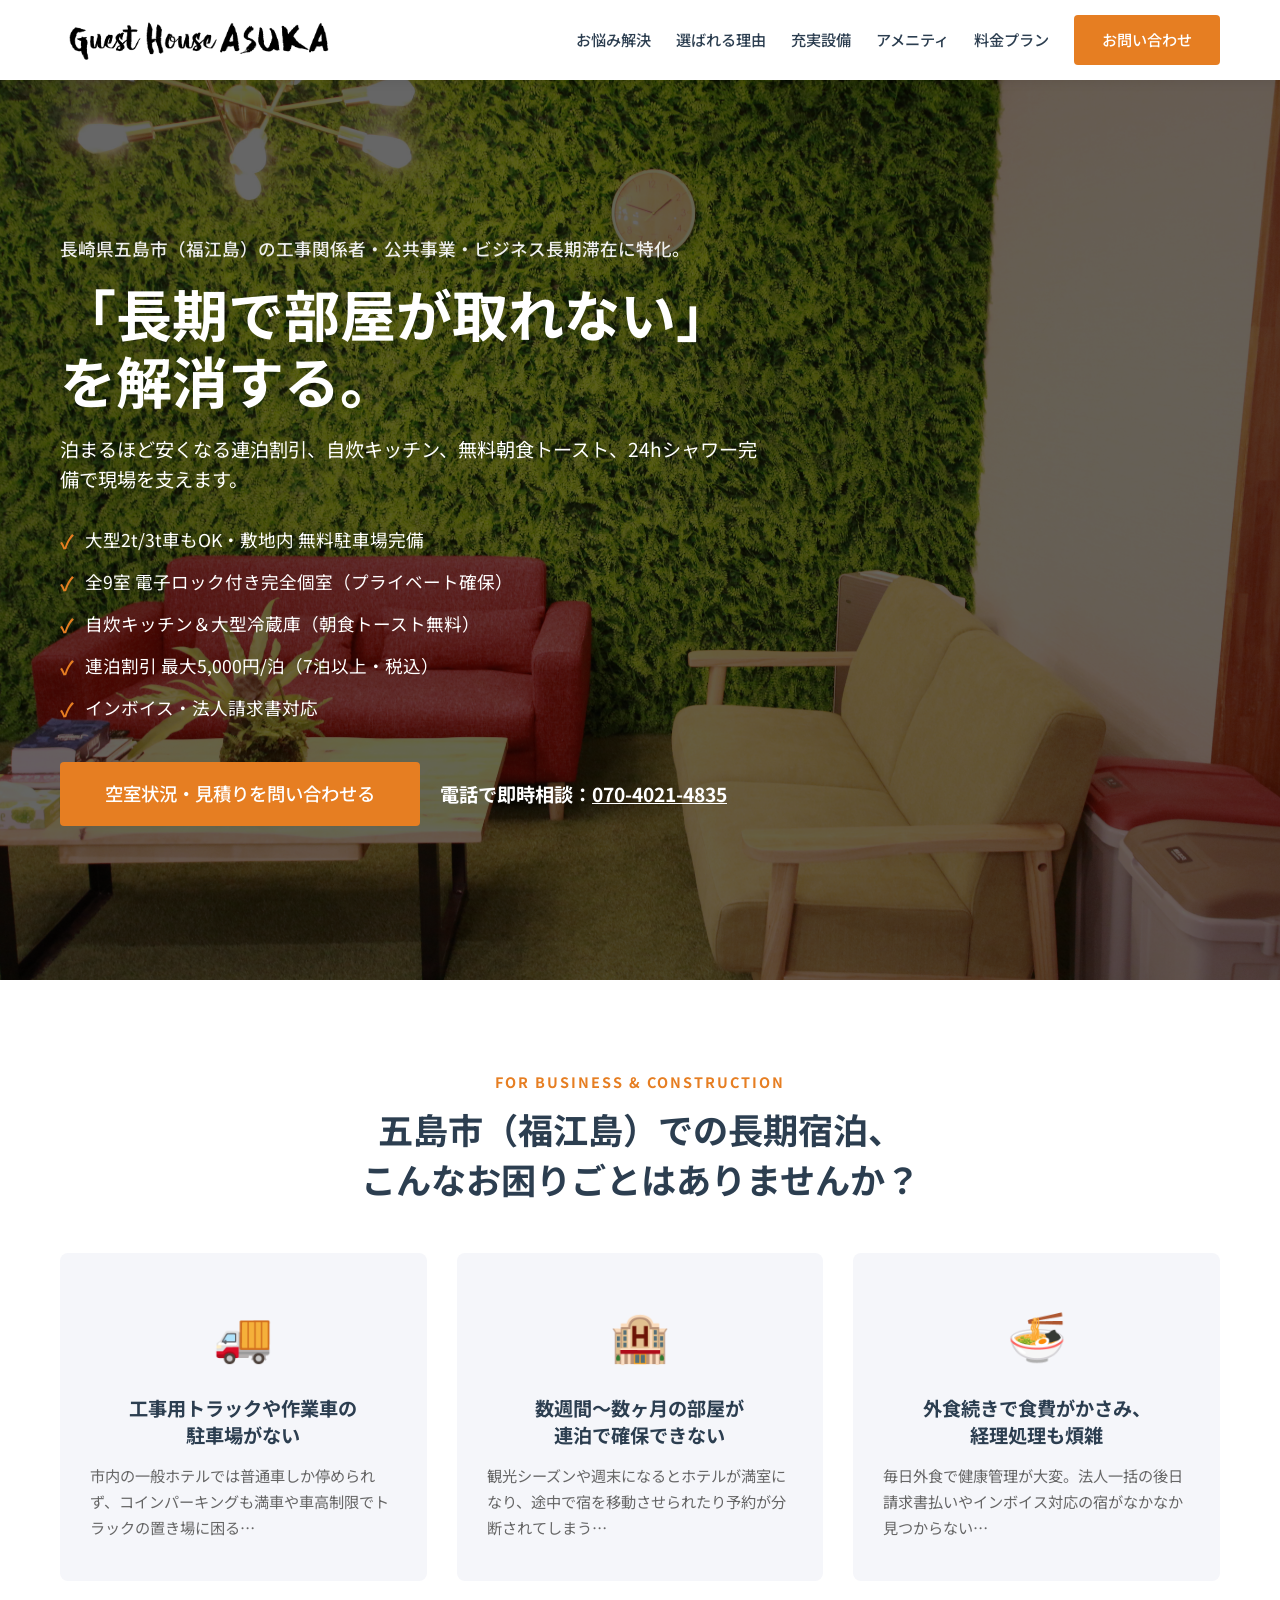
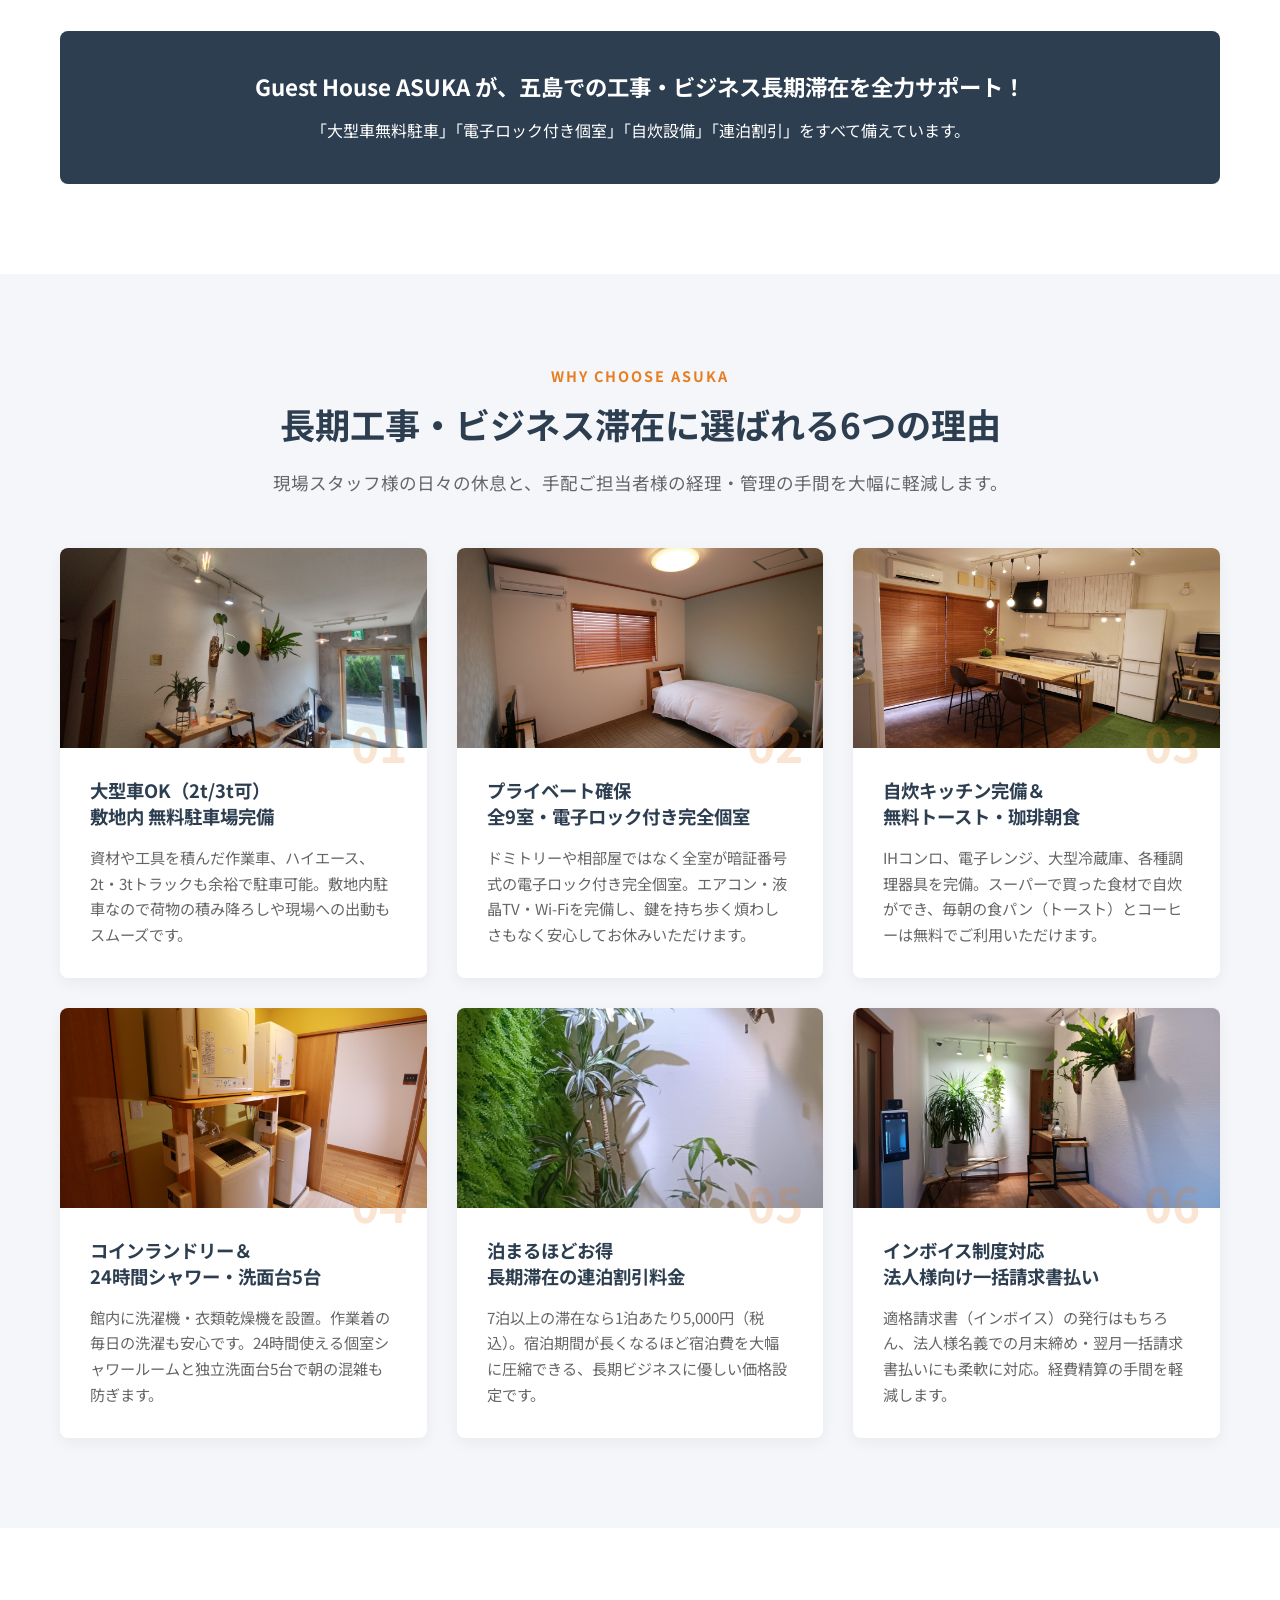
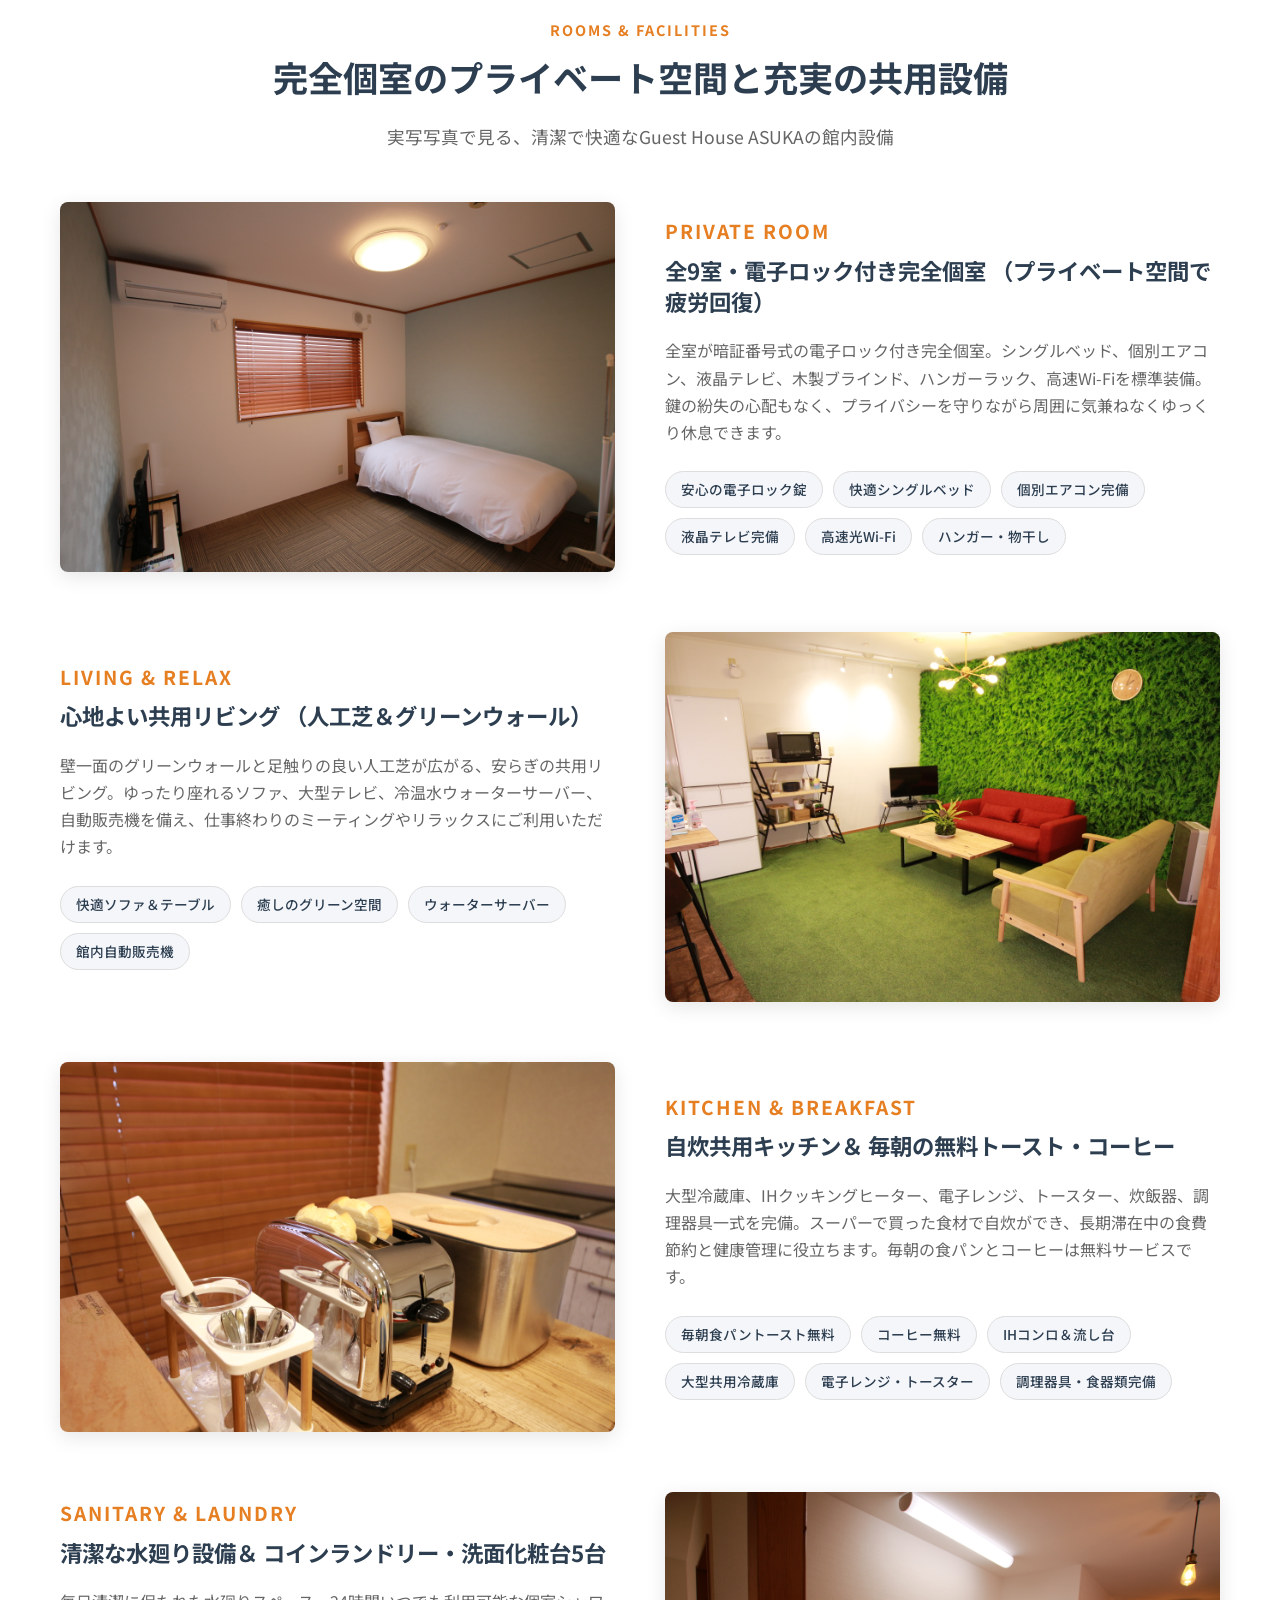
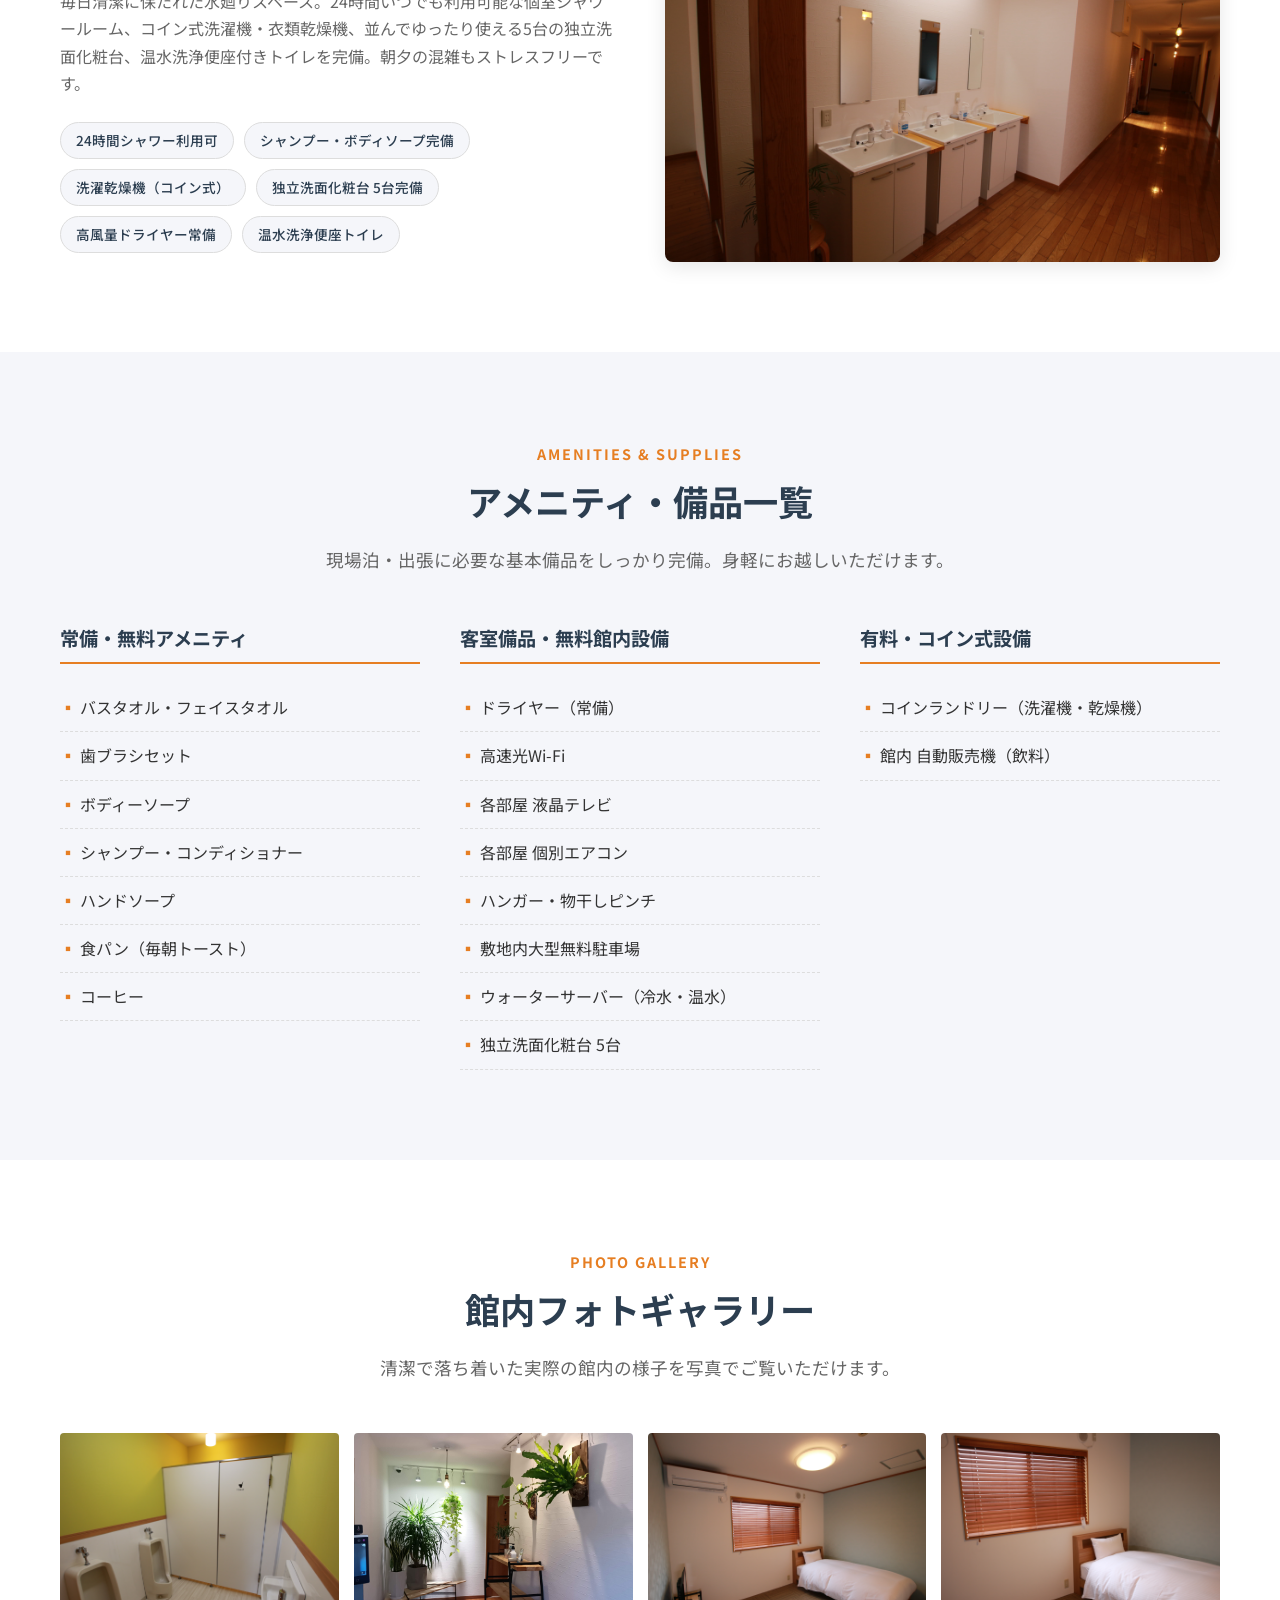
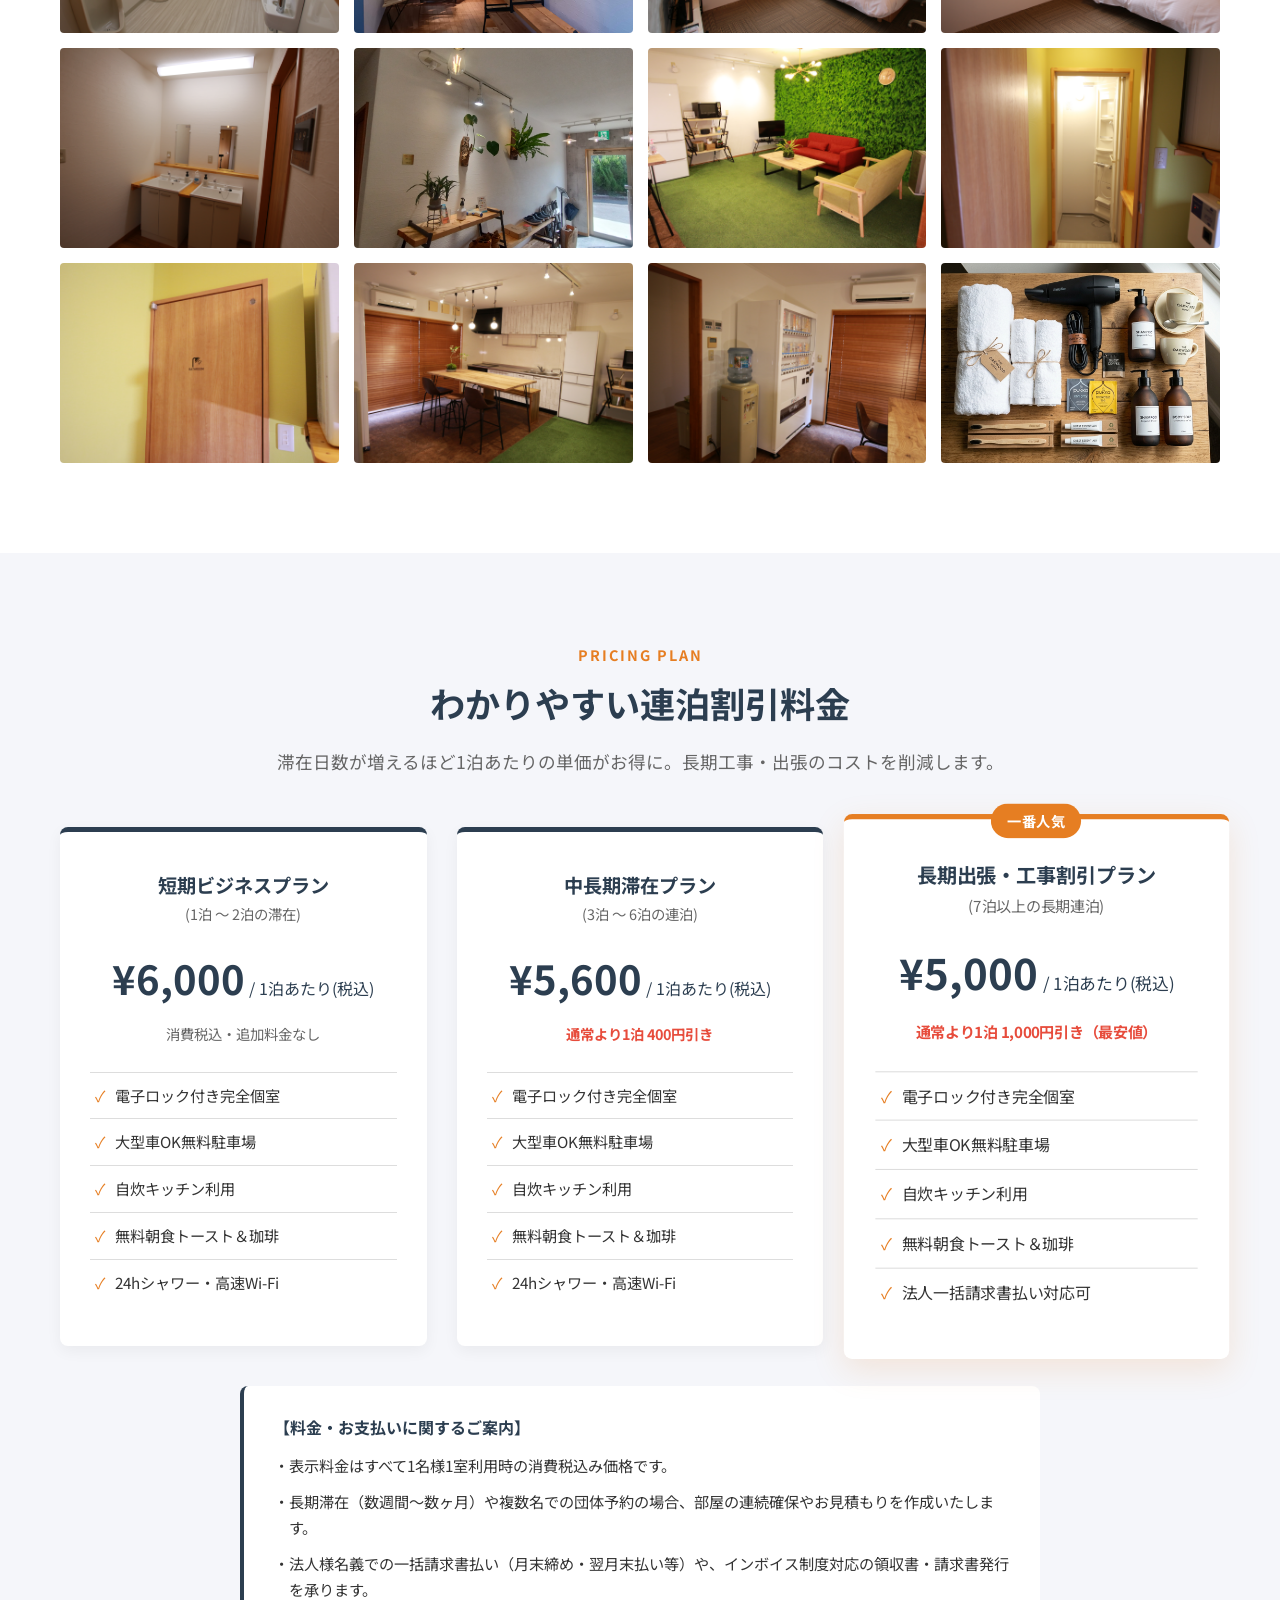
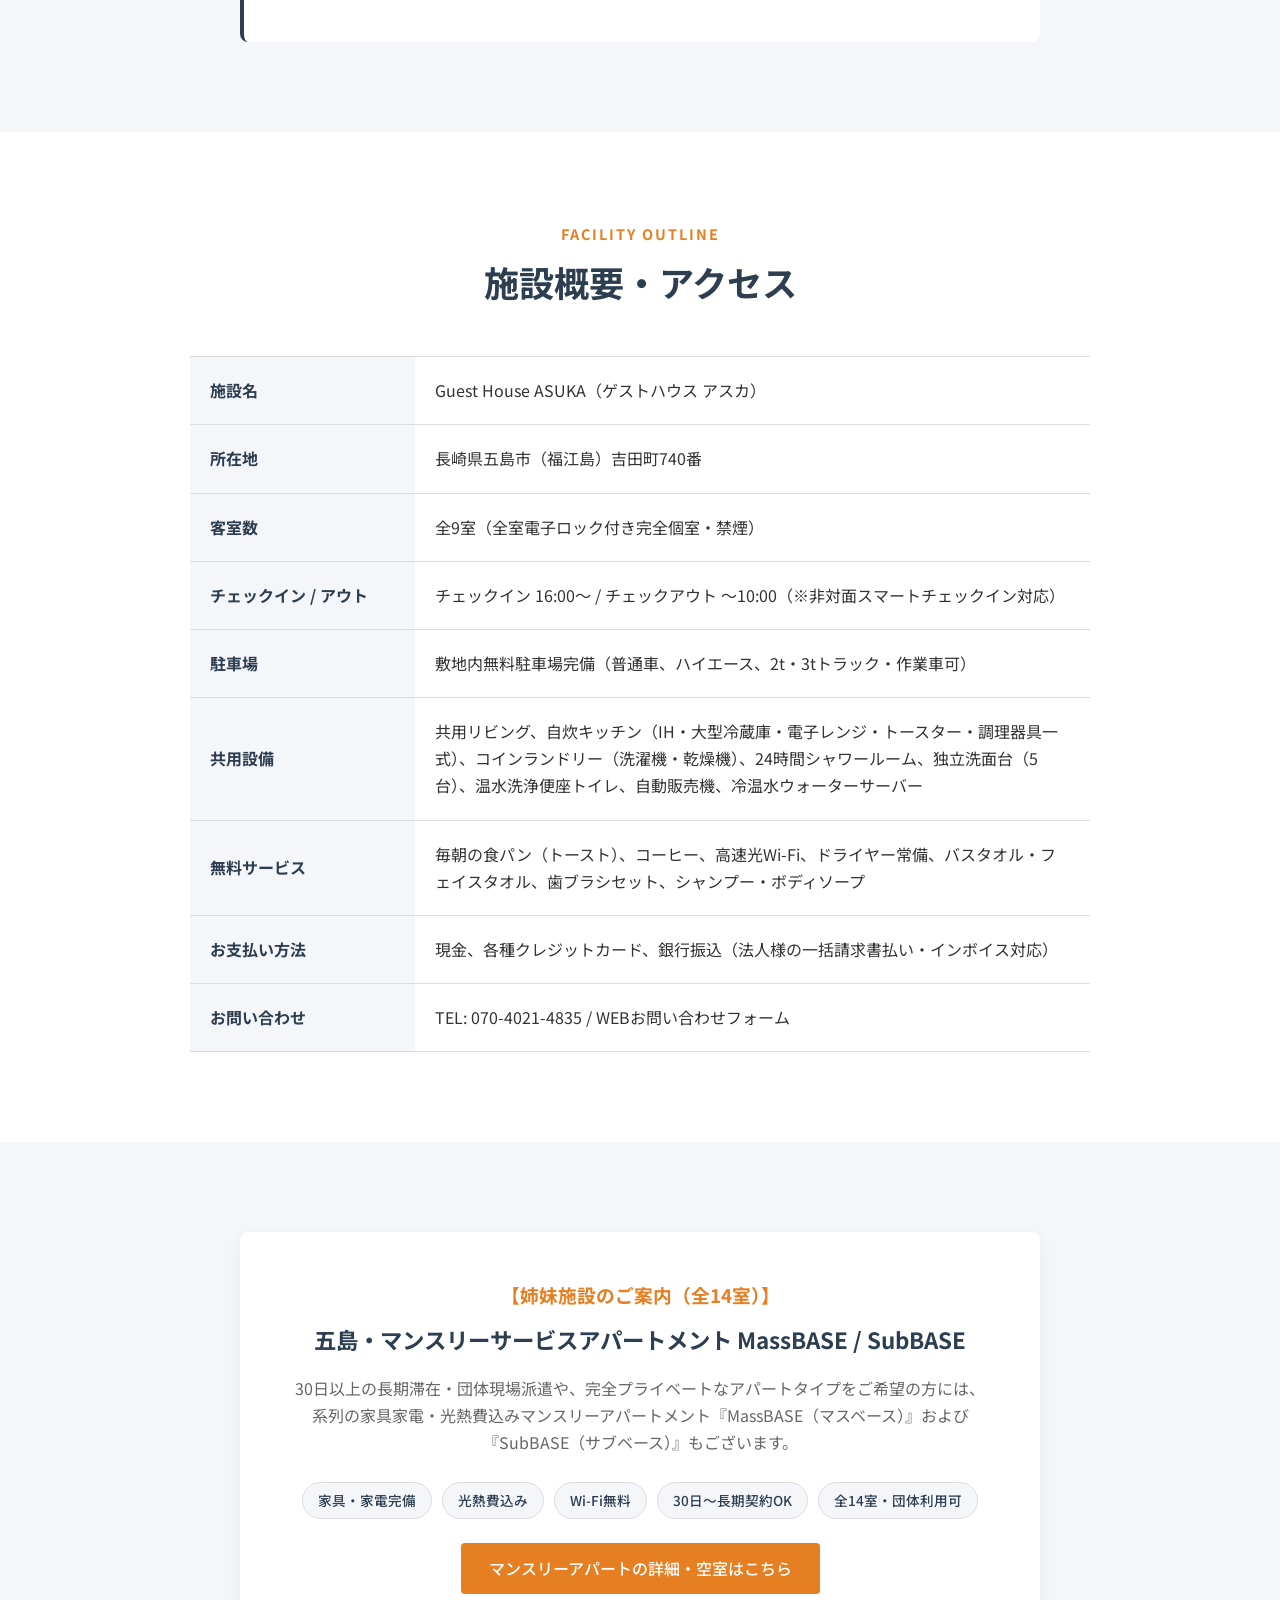
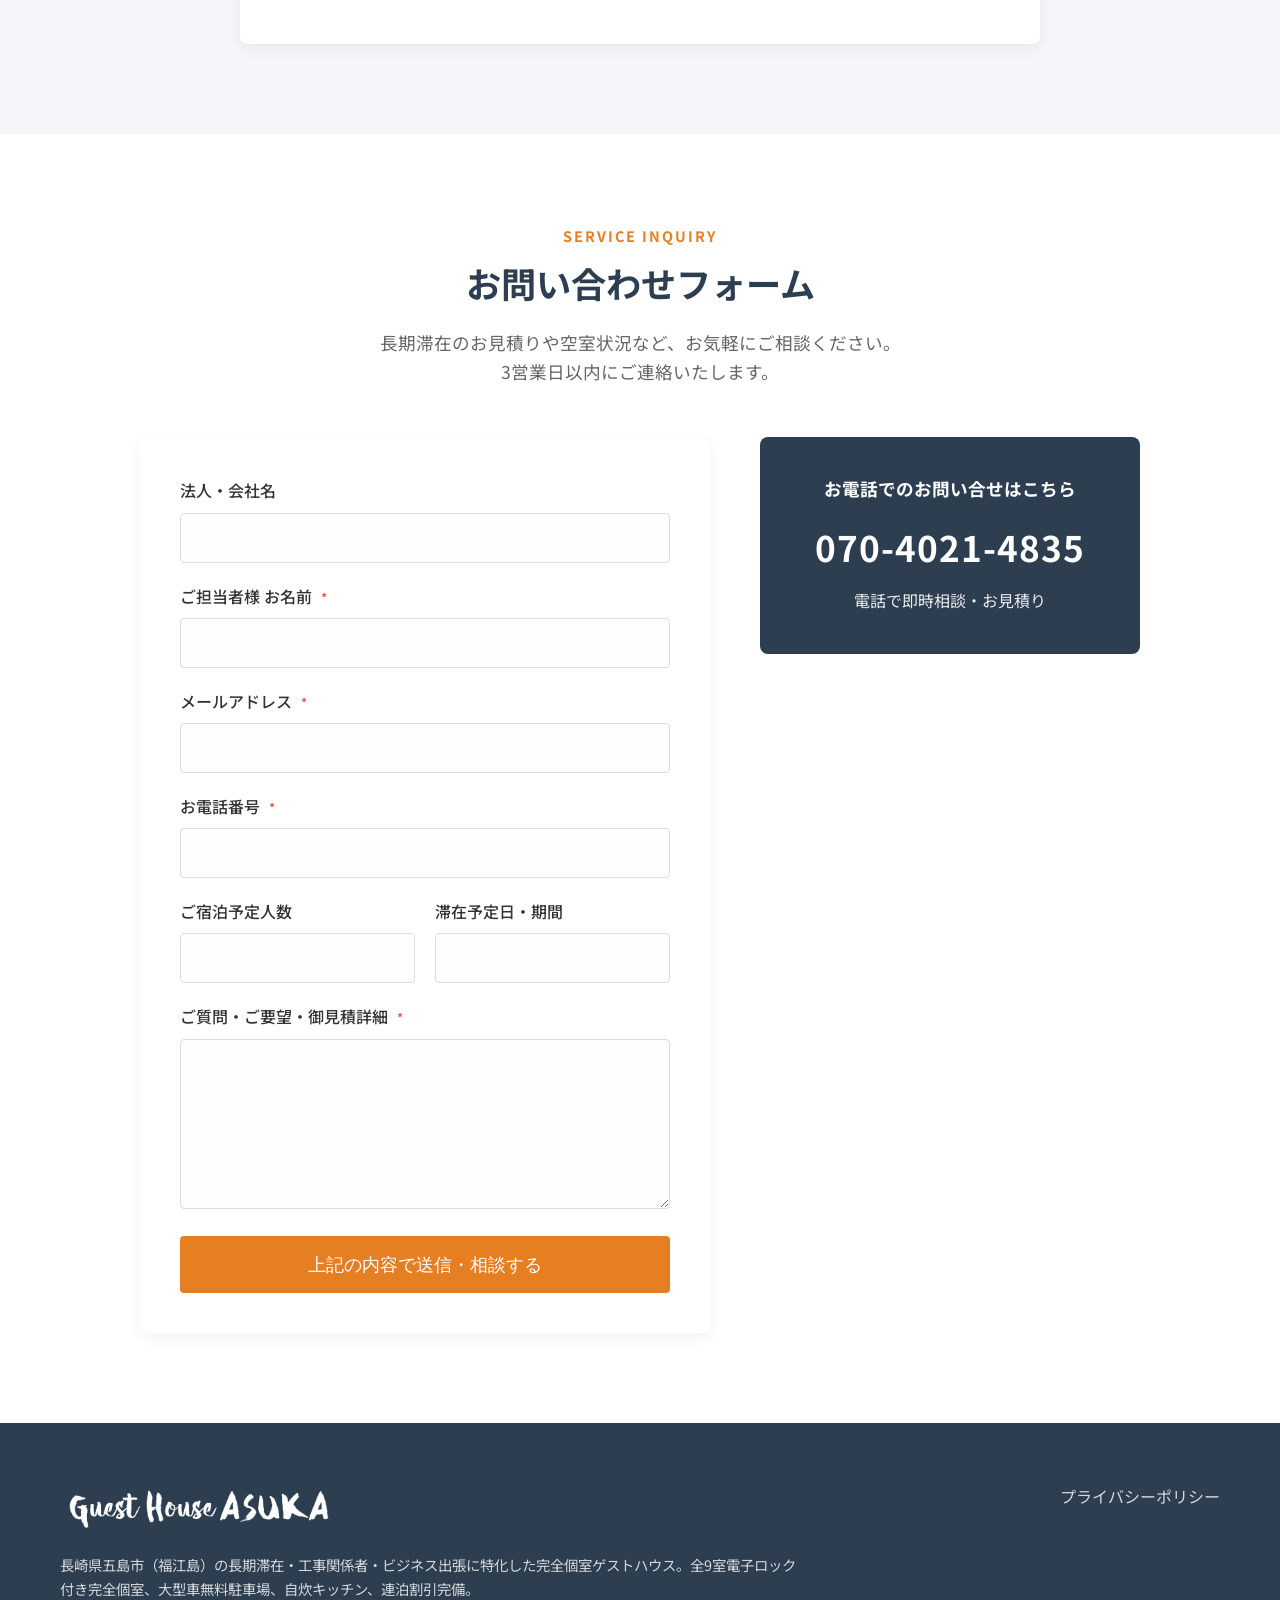
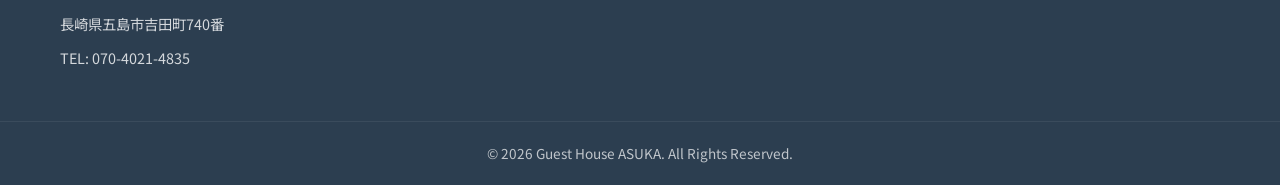
==== index.html @ 0f6fef6b "Initial commit for Guest House ASUKA website" ====
<!DOCTYPE html>
<html lang="ja">
<head>
    <meta charset="UTF-8">
    <meta name="viewport" content="width=device-width, initial-scale=1.0">
    <title>Guest House ASUKA | 五島市の長期宿泊・長期出張におすすめ</title>
    <meta name="description" content="長崎県五島市（福江島）の工事関係者・公共事業・ビジネス長期滞在に特化。泊まるほど安くなる連泊割引、自炊キッチン、無料朝食トースト、24hシャワー完備で現場を支えます。大型車無料駐車場完備。">
    <link rel="stylesheet" href="css/styles.css">
    <link rel="icon" href="image/ASUKA Favicon 32px.png" sizes="32x32">
    <link rel="preconnect" href="https://fonts.googleapis.com">
    <link rel="preconnect" href="https://fonts.gstatic.com" crossorigin>
    <link href="https://fonts.googleapis.com/css2?family=Noto+Sans+JP:wght@400;500;700&display=swap" rel="stylesheet">
</head>
<body>
    <header class="header">
        <div class="container header-container">
            <h1 class="logo">
                <a href="#"><img src="image/Guest House ASUKA ロゴ.png" alt="Guest House ASUKA"></a>
            </h1>
            <nav class="nav">
                <ul class="nav-list">
                    <li><a href="#problems">お悩み解決</a></li>
                    <li><a href="#reasons">選ばれる理由</a></li>
                    <li><a href="#facilities">充実設備</a></li>
                    <li><a href="#amenities">アメニティ</a></li>
                    <li><a href="#pricing">料金プラン</a></li>
                    <li><a href="#contact" class="btn btn-primary">お問い合わせ</a></li>
                </ul>
            </nav>
        </div>
    </header>

    <main>
        <section class="hero" style="background-image: url('image/IMG_4349.JPG');">
            <div class="hero-overlay"></div>
            <div class="container hero-container">
                <div class="hero-content">
                    <p class="hero-sub">長崎県五島市（福江島）の工事関係者・公共事業・ビジネス長期滞在に特化。</p>
                    <h2 class="hero-title">「長期で部屋が取れない」<br>を解消する。</h2>
                    <p class="hero-desc">泊まるほど安くなる連泊割引、自炊キッチン、無料朝食トースト、24hシャワー完備で現場を支えます。</p>
                    
                    <ul class="hero-points">
                        <li>大型2t/3t車もOK・敷地内 無料駐車場完備</li>
                        <li>全9室 電子ロック付き完全個室（プライベート確保）</li>
                        <li>自炊キッチン＆大型冷蔵庫（朝食トースト無料）</li>
                        <li>連泊割引 最大5,000円/泊（7泊以上・税込）</li>
                        <li>インボイス・法人請求書対応</li>
                    </ul>
                    <div class="hero-actions">
                        <a href="#contact" class="btn btn-large btn-primary">空室状況・見積りを問い合わせる</a>
                        <p class="hero-phone">電話で即時相談：<a href="tel:07040214835">070-4021-4835</a></p>
                    </div>
                </div>
            </div>
        </section>

        <section id="problems" class="problems section">
            <div class="container">
                <div class="section-header">
                    <p class="section-en">FOR BUSINESS & CONSTRUCTION</p>
                    <h2 class="section-title">五島市（福江島）での長期宿泊、<br>こんなお困りごとはありませんか？</h2>
                </div>
                
                <div class="problem-grid">
                    <div class="problem-card">
                        <div class="problem-icon">🚚</div>
                        <h3>工事用トラックや作業車の<br>駐車場がない</h3>
                        <p>市内の一般ホテルでは普通車しか停められず、コインパーキングも満車や車高制限でトラックの置き場に困る…</p>
                    </div>
                    <div class="problem-card">
                        <div class="problem-icon">🏨</div>
                        <h3>数週間〜数ヶ月の部屋が<br>連泊で確保できない</h3>
                        <p>観光シーズンや週末になるとホテルが満室になり、途中で宿を移動させられたり予約が分断されてしまう…</p>
                    </div>
                    <div class="problem-card">
                        <div class="problem-icon">🍜</div>
                        <h3>外食続きで食費がかさみ、<br>経理処理も煩雑</h3>
                        <p>毎日外食で健康管理が大変。法人一括の後日請求書払いやインボイス対応の宿がなかなか見つからない…</p>
                    </div>
                </div>

                <div class="problem-solution">
                    <h3>Guest House ASUKA が、五島での工事・ビジネス長期滞在を全力サポート！</h3>
                    <p>「大型車無料駐車」「電子ロック付き個室」「自炊設備」「連泊割引」をすべて備えています。</p>
                </div>
            </div>
        </section>

        <section id="reasons" class="reasons section bg-light">
            <div class="container">
                <div class="section-header">
                    <p class="section-en">WHY CHOOSE ASUKA</p>
                    <h2 class="section-title">長期工事・ビジネス滞在に選ばれる6つの理由</h2>
                    <p class="section-subtitle">現場スタッフ様の日々の休息と、手配ご担当者様の経理・管理の手間を大幅に軽減します。</p>
                </div>
                
                <div class="reason-grid">
                    <div class="reason-card">
                        <div class="reason-img-wrap"><img src="image/IMG_20231013_111421698_HDR.jpg" alt="大型車OK 無料駐車場" class="reason-img"></div>
                        <div class="reason-content">
                            <span class="reason-num">01</span>
                            <h3>大型車OK（2t/3t可）<br>敷地内 無料駐車場完備</h3>
                            <p>資材や工具を積んだ作業車、ハイエース、2t・3tトラックも余裕で駐車可能。敷地内駐車なので荷物の積み降ろしや現場への出動もスムーズです。</p>
                        </div>
                    </div>
                    <div class="reason-card">
                        <div class="reason-img-wrap"><img src="image/IMG_4356.JPG" alt="全9室 完全個室" class="reason-img"></div>
                        <div class="reason-content">
                            <span class="reason-num">02</span>
                            <h3>プライベート確保<br>全9室・電子ロック付き完全個室</h3>
                            <p>ドミトリーや相部屋ではなく全室が暗証番号式の電子ロック付き完全個室。エアコン・液晶TV・Wi-Fiを完備し、鍵を持ち歩く煩わしさもなく安心してお休みいただけます。</p>
                        </div>
                    </div>
                    <div class="reason-card">
                        <div class="reason-img-wrap"><img src="image/IMG_4384.JPG" alt="自炊キッチン" class="reason-img"></div>
                        <div class="reason-content">
                            <span class="reason-num">03</span>
                            <h3>自炊キッチン完備＆<br>無料トースト・珈琲朝食</h3>
                            <p>IHコンロ、電子レンジ、大型冷蔵庫、各種調理器具を完備。スーパーで買った食材で自炊ができ、毎朝の食パン（トースト）とコーヒーは無料でご利用いただけます。</p>
                        </div>
                    </div>
                    <div class="reason-card">
                        <div class="reason-img-wrap"><img src="image/IMG_4376.JPG" alt="コインランドリー＆シャワー" class="reason-img"></div>
                        <div class="reason-content">
                            <span class="reason-num">04</span>
                            <h3>コインランドリー＆<br>24時間シャワー・洗面台5台</h3>
                            <p>館内に洗濯機・衣類乾燥機を設置。作業着の毎日の洗濯も安心です。24時間使える個室シャワールームと独立洗面台5台で朝の混雑も防ぎます。</p>
                        </div>
                    </div>
                    <div class="reason-card">
                        <div class="reason-img-wrap"><img src="image/IMG_20231024_110340_325.jpg" alt="長期滞在の連泊割引" class="reason-img"></div>
                        <div class="reason-content">
                            <span class="reason-num">05</span>
                            <h3>泊まるほどお得<br>長期滞在の連泊割引料金</h3>
                            <p>7泊以上の滞在なら1泊あたり5,000円（税込）。宿泊期間が長くなるほど宿泊費を大幅に圧縮できる、長期ビジネスに優しい価格設定です。</p>
                        </div>
                    </div>
                    <div class="reason-card">
                        <div class="reason-img-wrap"><img src="image/IMG_20231017_145530_505.jpg" alt="法人様向け一括請求書払い" class="reason-img"></div>
                        <div class="reason-content">
                            <span class="reason-num">06</span>
                            <h3>インボイス制度対応<br>法人様向け一括請求書払い</h3>
                            <p>適格請求書（インボイス）の発行はもちろん、法人様名義での月末締め・翌月一括請求書払いにも柔軟に対応。経費精算の手間を軽減します。</p>
                        </div>
                    </div>
                </div>
            </div>
        </section>

        <section id="facilities" class="facilities section">
            <div class="container">
                <div class="section-header">
                    <p class="section-en">ROOMS & FACILITIES</p>
                    <h2 class="section-title">完全個室のプライベート空間と充実の共用設備</h2>
                    <p class="section-subtitle">実写写真で見る、清潔で快適なGuest House ASUKAの館内設備</p>
                </div>

                <div class="facility-list">
                    <div class="facility-item">
                        <div class="facility-img"><img src="image/IMG_4356.JPG" alt="PRIVATE ROOM"></div>
                        <div class="facility-info">
                            <h3>PRIVATE ROOM</h3>
                            <h4>全9室・電子ロック付き完全個室 （プライベート空間で疲労回復）</h4>
                            <p>全室が暗証番号式の電子ロック付き完全個室。シングルベッド、個別エアコン、液晶テレビ、木製ブラインド、ハンガーラック、高速Wi-Fiを標準装備。鍵の紛失の心配もなく、プライバシーを守りながら周囲に気兼ねなくゆっくり休息できます。</p>
                            <ul class="feature-tags">
                                <li>安心の電子ロック錠</li>
                                <li>快適シングルベッド</li>
                                <li>個別エアコン完備</li>
                                <li>液晶テレビ完備</li>
                                <li>高速光Wi-Fi</li>
                                <li>ハンガー・物干し</li>
                            </ul>
                        </div>
                    </div>

                    <div class="facility-item reverse">
                        <div class="facility-img"><img src="image/IMG_4382.JPG" alt="LIVING & RELAX"></div>
                        <div class="facility-info">
                            <h3>LIVING & RELAX</h3>
                            <h4>心地よい共用リビング （人工芝＆グリーンウォール）</h4>
                            <p>壁一面のグリーンウォールと足触りの良い人工芝が広がる、安らぎの共用リビング。ゆったり座れるソファ、大型テレビ、冷温水ウォーターサーバー、自動販売機を備え、仕事終わりのミーティングやリラックスにご利用いただけます。</p>
                            <ul class="feature-tags">
                                <li>快適ソファ＆テーブル</li>
                                <li>癒しのグリーン空間</li>
                                <li>ウォーターサーバー</li>
                                <li>館内自動販売機</li>
                            </ul>
                        </div>
                    </div>

                    <div class="facility-item">
                        <div class="facility-img"><img src="image/IMG_4388.JPG" alt="KITCHEN & BREAKFAST"></div>
                        <div class="facility-info">
                            <h3>KITCHEN & BREAKFAST</h3>
                            <h4>自炊共用キッチン＆ 毎朝の無料トースト・コーヒー</h4>
                            <p>大型冷蔵庫、IHクッキングヒーター、電子レンジ、トースター、炊飯器、調理器具一式を完備。スーパーで買った食材で自炊ができ、長期滞在中の食費節約と健康管理に役立ちます。毎朝の食パンとコーヒーは無料サービスです。</p>
                            <ul class="feature-tags">
                                <li>毎朝食パントースト無料</li>
                                <li>コーヒー無料</li>
                                <li>IHコンロ＆流し台</li>
                                <li>大型共用冷蔵庫</li>
                                <li>電子レンジ・トースター</li>
                                <li>調理器具・食器類完備</li>
                            </ul>
                        </div>
                    </div>

                    <div class="facility-item reverse">
                        <div class="facility-img"><img src="image/IMG_4357.JPG" alt="SANITARY & LAUNDRY"></div>
                        <div class="facility-info">
                            <h3>SANITARY & LAUNDRY</h3>
                            <h4>清潔な水廻り設備＆ コインランドリー・洗面化粧台5台</h4>
                            <p>毎日清潔に保たれた水廻りスペース。24時間いつでも利用可能な個室シャワールーム、コイン式洗濯機・衣類乾燥機、並んでゆったり使える5台の独立洗面化粧台、温水洗浄便座付きトイレを完備。朝夕の混雑もストレスフリーです。</p>
                            <ul class="feature-tags">
                                <li>24時間シャワー利用可</li>
                                <li>シャンプー・ボディソープ完備</li>
                                <li>洗濯乾燥機（コイン式）</li>
                                <li>独立洗面化粧台 5台完備</li>
                                <li>高風量ドライヤー常備</li>
                                <li>温水洗浄便座トイレ</li>
                            </ul>
                        </div>
                    </div>
                </div>
            </div>
        </section>

        <section id="amenities" class="amenities section bg-light">
            <div class="container">
                <div class="section-header">
                    <p class="section-en">AMENITIES & SUPPLIES</p>
                    <h2 class="section-title">アメニティ・備品一覧</h2>
                    <p class="section-subtitle">現場泊・出張に必要な基本備品をしっかり完備。身軽にお越しいただけます。</p>
                </div>

                <div class="amenity-columns">
                    <div class="amenity-col">
                        <h3>常備・無料アメニティ</h3>
                        <ul>
                            <li>バスタオル・フェイスタオル</li>
                            <li>歯ブラシセット</li>
                            <li>ボディーソープ</li>
                            <li>シャンプー・コンディショナー</li>
                            <li>ハンドソープ</li>
                            <li>食パン（毎朝トースト）</li>
                            <li>コーヒー</li>
                        </ul>
                    </div>
                    <div class="amenity-col">
                        <h3>客室備品・無料館内設備</h3>
                        <ul>
                            <li>ドライヤー（常備）</li>
                            <li>高速光Wi-Fi</li>
                            <li>各部屋 液晶テレビ</li>
                            <li>各部屋 個別エアコン</li>
                            <li>ハンガー・物干しピンチ</li>
                            <li>敷地内大型無料駐車場</li>
                            <li>ウォーターサーバー（冷水・温水）</li>
                            <li>独立洗面化粧台 5台</li>
                        </ul>
                    </div>
                    <div class="amenity-col">
                        <h3>有料・コイン式設備</h3>
                        <ul>
                            <li>コインランドリー（洗濯機・乾燥機）</li>
                            <li>館内 自動販売機（飲料）</li>
                        </ul>
                    </div>
                </div>
            </div>
        </section>

        <section id="gallery" class="gallery section">
            <div class="container">
                <div class="section-header">
                    <p class="section-en">PHOTO GALLERY</p>
                    <h2 class="section-title">館内フォトギャラリー</h2>
                    <p class="section-subtitle">清潔で落ち着いた実際の館内の様子を写真でご覧いただけます。</p>
                </div>
                
                <div class="gallery-grid">
                    <img src="image/IMG_4368.JPG" alt="全9室・電子ロック付き完全個室">
                    <img src="image/IMG_20231017_145530_505.jpg" alt="快適なシングルベッド">
                    <img src="image/IMG_4356.JPG" alt="客室前の清潔な廊下">
                    <img src="image/IMG_4353.JPG" alt="共用リビング＆ソファ">
                    <img src="image/IMG_4374.JPG" alt="自炊キッチン＆IHコンロ">
                    <img src="image/IMG_20231013_111421698_HDR.jpg" alt="非対面チェックイン端末">
                    <img src="image/IMG_4382.JPG" alt="コイン式洗濯機＆乾燥機">
                    <img src="image/IMG_4379.JPG" alt="24時間利用の個室シャワー">
                    <img src="image/IMG_4377.JPG" alt="独立洗面化粧台 5台">
                    <img src="image/IMG_4384.JPG" alt="トイレ">
                    <img src="image/IMG_4386.JPG" alt="明るいエントランスホール">
                    <img src="image/アメニティセット.jpg" alt="アメニティ">
                </div>
            </div>
        </section>

        <section id="pricing" class="pricing section bg-light">
            <div class="container">
                <div class="section-header">
                    <p class="section-en">PRICING PLAN</p>
                    <h2 class="section-title">わかりやすい連泊割引料金</h2>
                    <p class="section-subtitle">滞在日数が増えるほど1泊あたりの単価がお得に。長期工事・出張のコストを削減します。</p>
                </div>
                
                <div class="pricing-cards">
                    <div class="pricing-card">
                        <h3>短期ビジネスプラン<br><span>(1泊 〜 2泊の滞在)</span></h3>
                        <div class="price">¥6,000<span> / 1泊あたり(税込)</span></div>
                        <p class="price-note">消費税込・追加料金なし</p>
                        <ul class="price-features">
                            <li>電子ロック付き完全個室</li>
                            <li>大型車OK無料駐車場</li>
                            <li>自炊キッチン利用</li>
                            <li>無料朝食トースト＆珈琲</li>
                            <li>24hシャワー・高速Wi-Fi</li>
                        </ul>
                    </div>
                    
                    <div class="pricing-card">
                        <h3>中長期滞在プラン<br><span>(3泊 〜 6泊の連泊)</span></h3>
                        <div class="price">¥5,600<span> / 1泊あたり(税込)</span></div>
                        <p class="price-note highlight">通常より1泊 400円引き</p>
                        <ul class="price-features">
                            <li>電子ロック付き完全個室</li>
                            <li>大型車OK無料駐車場</li>
                            <li>自炊キッチン利用</li>
                            <li>無料朝食トースト＆珈琲</li>
                            <li>24hシャワー・高速Wi-Fi</li>
                        </ul>
                    </div>
                    
                    <div class="pricing-card popular">
                        <div class="popular-badge">一番人気</div>
                        <h3>長期出張・工事割引プラン<br><span>(7泊以上の長期連泊)</span></h3>
                        <div class="price">¥5,000<span> / 1泊あたり(税込)</span></div>
                        <p class="price-note highlight">通常より1泊 1,000円引き（最安値）</p>
                        <ul class="price-features">
                            <li>電子ロック付き完全個室</li>
                            <li>大型車OK無料駐車場</li>
                            <li>自炊キッチン利用</li>
                            <li>無料朝食トースト＆珈琲</li>
                            <li>法人一括請求書払い対応可</li>
                        </ul>
                    </div>
                </div>

                <div class="pricing-info">
                    <h4>【料金・お支払いに関するご案内】</h4>
                    <ul>
                        <li>表示料金はすべて1名様1室利用時の消費税込み価格です。</li>
                        <li>長期滞在（数週間〜数ヶ月）や複数名での団体予約の場合、部屋の連続確保やお見積もりを作成いたします。</li>
                        <li>法人様名義での一括請求書払い（月末締め・翌月末払い等）や、インボイス制度対応の領収書・請求書発行を承ります。</li>
                    </ul>
                </div>
            </div>
        </section>

        <section id="outline" class="outline section">
            <div class="container">
                <div class="section-header">
                    <p class="section-en">FACILITY OUTLINE</p>
                    <h2 class="section-title">施設概要・アクセス</h2>
                </div>
                
                <table class="outline-table">
                    <tbody>
                        <tr>
                            <th>施設名</th>
                            <td>Guest House ASUKA（ゲストハウス アスカ）</td>
                        </tr>
                        <tr>
                            <th>所在地</th>
                            <td>長崎県五島市（福江島）吉田町740番</td>
                        </tr>
                        <tr>
                            <th>客室数</th>
                            <td>全9室（全室電子ロック付き完全個室・禁煙）</td>
                        </tr>
                        <tr>
                            <th>チェックイン / アウト</th>
                            <td>チェックイン 16:00〜 / チェックアウト 〜10:00（※非対面スマートチェックイン対応）</td>
                        </tr>
                        <tr>
                            <th>駐車場</th>
                            <td>敷地内無料駐車場完備（普通車、ハイエース、2t・3tトラック・作業車可）</td>
                        </tr>
                        <tr>
                            <th>共用設備</th>
                            <td>共用リビング、自炊キッチン（IH・大型冷蔵庫・電子レンジ・トースター・調理器具一式）、コインランドリー（洗濯機・乾燥機）、24時間シャワールーム、独立洗面台（5台）、温水洗浄便座トイレ、自動販売機、冷温水ウォーターサーバー</td>
                        </tr>
                        <tr>
                            <th>無料サービス</th>
                            <td>毎朝の食パン（トースト）、コーヒー、高速光Wi-Fi、ドライヤー常備、バスタオル・フェイスタオル、歯ブラシセット、シャンプー・ボディソープ</td>
                        </tr>
                        <tr>
                            <th>お支払い方法</th>
                            <td>現金、各種クレジットカード、銀行振込（法人様の一括請求書払い・インボイス対応）</td>
                        </tr>
                        <tr>
                            <th>お問い合わせ</th>
                            <td>TEL: 070-4021-4835 / WEBお問い合わせフォーム</td>
                        </tr>
                    </tbody>
                </table>
            </div>
        </section>

        <section class="sister-facility section bg-light">
            <div class="container">
                <div class="sister-box">
                    <h3>【姉妹施設のご案内（全14室）】</h3>
                    <h4>五島・マンスリーサービスアパートメント MassBASE / SubBASE</h4>
                    <p>30日以上の長期滞在・団体現場派遣や、完全プライベートなアパートタイプをご希望の方には、系列の家具家電・光熱費込みマンスリーアパートメント『MassBASE（マスベース）』および『SubBASE（サブベース）』もございます。</p>
                    <ul class="feature-tags justify-center">
                        <li>家具・家電完備</li>
                        <li>光熱費込み</li>
                        <li>Wi-Fi無料</li>
                        <li>30日〜長期契約OK</li>
                        <li>全14室・団体利用可</li>
                    </ul>
                    <a href="https://www.base-goto.com/" target="_blank" rel="noopener" class="btn btn-primary mt-4">マンスリーアパートの詳細・空室はこちら</a>
                </div>
            </div>
        </section>

        <section id="contact" class="contact section">
            <div class="container">
                <div class="section-header">
                    <p class="section-en">SERVICE INQUIRY</p>
                    <h2 class="section-title">お問い合わせフォーム</h2>
                    <p class="section-subtitle">長期滞在のお見積りや空室状況など、お気軽にご相談ください。<br>3営業日以内にご連絡いたします。</p>
                </div>
                
                <div class="contact-wrapper">
                    <form class="contact-form" name="contact" method="POST" data-netlify="true" netlify-honeypot="bot-field">
                        <p class="hidden" style="display: none;">
                            <label>Don’t fill this out if you're human: <input name="bot-field" /></label>
                        </p>
                        <div class="form-group">
                            <label for="company">法人・会社名</label>
                            <input type="text" id="company" name="company" class="form-control">
                        </div>
                        <div class="form-group">
                            <label for="name">ご担当者様 お名前 <span class="required">*</span></label>
                            <input type="text" id="name" name="name" required class="form-control">
                        </div>
                        <div class="form-group">
                            <label for="email">メールアドレス <span class="required">*</span></label>
                            <input type="email" id="email" name="email" required class="form-control">
                        </div>
                        <div class="form-group">
                            <label for="phone">お電話番号 <span class="required">*</span></label>
                            <input type="tel" id="phone" name="phone" required class="form-control">
                        </div>
                        
                        <div class="form-row">
                            <div class="form-group half">
                                <label for="guests">ご宿泊予定人数</label>
                                <input type="text" id="guests" name="guests" class="form-control">
                            </div>
                            <div class="form-group half">
                                <label for="period">滞在予定日・期間</label>
                                <input type="text" id="period" name="period" class="form-control">
                            </div>
                        </div>

                        <div class="form-group">
                            <label for="message">ご質問・ご要望・御見積詳細 <span class="required">*</span></label>
                            <textarea id="message" name="message" rows="6" required class="form-control"></textarea>
                        </div>
                        <div class="form-submit">
                            <button type="submit" class="btn btn-primary btn-large btn-block">上記の内容で送信・相談する</button>
                        </div>
                    </form>

                    <div class="contact-info">
                        <div class="contact-phone">
                            <h3>お電話でのお問い合せはこちら</h3>
                            <p class="phone-number">070-4021-4835</p>
                            <p class="phone-hours">電話で即時相談・お見積り</p>
                        </div>
                    </div>
                </div>
            </div>
        </section>
    </main>

    <footer class="footer">
        <div class="container footer-container">
            <div class="footer-brand">
                <img src="image/Guest House ASUKA ロゴ.png" alt="Guest House ASUKA" class="footer-logo">
                <p>長崎県五島市（福江島）の長期滞在・工事関係者・ビジネス出張に特化した完全個室ゲストハウス。全9室電子ロック付き完全個室、大型車無料駐車場、自炊キッチン、連泊割引完備。</p>
                <p>長崎県五島市吉田町740番</p>
                <p>TEL: 070-4021-4835</p>
            </div>
            <div class="footer-links">
                <a href="#">プライバシーポリシー</a>
            </div>
        </div>
        <div class="copyright">
            <p>&copy; 2026 Guest House ASUKA. All Rights Reserved.</p>
        </div>
    </footer>

    <script src="js/main.js"></script>
</body>
</html>
---- css/styles.css ----
/* Reset & Base Styles */
:root {
    --primary-color: #2c3e50;
    --secondary-color: #e67e22;
    --text-color: #333;
    --text-light: #666;
    --bg-color: #fff;
    --bg-light: #f5f6fa;
    --border-color: #ddd;
    --font-family: 'Noto Sans JP', sans-serif;
}

* {
    margin: 0;
    padding: 0;
    box-sizing: border-box;
}

body {
    font-family: var(--font-family);
    color: var(--text-color);
    line-height: 1.7;
    background-color: var(--bg-color);
    -webkit-font-smoothing: antialiased;
}

a {
    color: var(--primary-color);
    text-decoration: none;
    transition: all 0.3s ease;
}

a:hover {
    color: var(--secondary-color);
}

ul {
    list-style: none;
}

img {
    max-width: 100%;
    height: auto;
    display: block;
}

.container {
    max-width: 1200px;
    margin: 0 auto;
    padding: 0 20px;
}

.mt-4 {
    margin-top: 1.5rem;
}

/* Typography & Section Headers */
h1, h2, h3, h4 {
    color: var(--primary-color);
    line-height: 1.4;
}

.section {
    padding: 90px 0;
}

.bg-light {
    background-color: var(--bg-light);
}

.section-header {
    text-align: center;
    margin-bottom: 50px;
}

.section-en {
    color: var(--secondary-color);
    font-weight: 700;
    font-size: 0.9rem;
    letter-spacing: 2px;
    margin-bottom: 10px;
}

.section-title {
    font-size: 2.2rem;
    margin-bottom: 20px;
}

.section-subtitle {
    color: var(--text-light);
    font-size: 1.1rem;
    max-width: 800px;
    margin: 0 auto;
}

/* Buttons */
.btn {
    display: inline-block;
    padding: 12px 28px;
    border-radius: 4px;
    font-weight: 500;
    text-align: center;
    cursor: pointer;
    border: none;
    transition: background-color 0.3s, transform 0.2s;
}

.btn-primary {
    background-color: var(--secondary-color);
    color: #fff;
}

.btn-primary:hover {
    background-color: #d35400;
    color: #fff;
    transform: translateY(-2px);
}

.btn-large {
    padding: 16px 45px;
    font-size: 1.15rem;
}

.btn-block {
    display: block;
    width: 100%;
}

/* Header */
.header {
    background-color: rgba(255, 255, 255, 0.98);
    position: fixed;
    top: 0;
    left: 0;
    width: 100%;
    z-index: 1000;
    box-shadow: 0 2px 10px rgba(0,0,0,0.08);
}

.header-container {
    display: flex;
    justify-content: space-between;
    align-items: center;
    height: 80px;
}

.logo img {
    height: 50px;
}

.nav-list {
    display: flex;
    align-items: center;
    gap: 25px;
    font-size: 0.95rem;
}

.nav-list a:not(.btn) {
    font-weight: 500;
}

/* Hero Section */
.hero {
    height: 100vh;
    min-height: 700px;
    background-size: cover;
    background-position: center;
    background-color: #333;
    position: relative;
    display: flex;
    align-items: center;
    margin-top: 80px;
}

.hero-overlay {
    position: absolute;
    top: 0;
    left: 0;
    width: 100%;
    height: 100%;
    background: rgba(0, 0, 0, 0.6);
}

.hero-container {
    position: relative;
    z-index: 1;
    width: 100%;
}

.hero-content {
    max-width: 700px;
    color: #fff;
}

.hero-sub {
    font-size: 1.1rem;
    font-weight: 500;
    margin-bottom: 15px;
    color: #eee;
}

.hero-title {
    color: #fff;
    font-size: 3.5rem;
    font-weight: 700;
    margin-bottom: 20px;
    line-height: 1.2;
}

.hero-desc {
    font-size: 1.2rem;
    margin-bottom: 30px;
    line-height: 1.6;
}

.hero-points {
    margin-bottom: 40px;
    font-size: 1.1rem;
}

.hero-points li {
    margin-bottom: 12px;
    padding-left: 25px;
    position: relative;
}

.hero-points li::before {
    content: '✓';
    position: absolute;
    left: 0;
    color: var(--secondary-color);
    font-weight: bold;
    font-size: 1.2rem;
}

.hero-actions {
    display: flex;
    align-items: center;
    gap: 20px;
}

.hero-phone {
    font-size: 1.2rem;
    font-weight: 700;
}

.hero-phone a {
    color: #fff;
    text-decoration: underline;
}

/* Problems Section */
.problem-grid {
    display: grid;
    grid-template-columns: repeat(3, 1fr);
    gap: 30px;
    margin-bottom: 50px;
}

.problem-card {
    background: var(--bg-light);
    padding: 40px 30px;
    border-radius: 8px;
    text-align: center;
}

.problem-icon {
    font-size: 3rem;
    margin-bottom: 20px;
}

.problem-card h3 {
    font-size: 1.2rem;
    margin-bottom: 15px;
}

.problem-card p {
    text-align: left;
    font-size: 0.95rem;
    color: var(--text-light);
}

.problem-solution {
    background: var(--primary-color);
    color: #fff;
    padding: 40px;
    text-align: center;
    border-radius: 8px;
}

.problem-solution h3 {
    color: #fff;
    font-size: 1.4rem;
    margin-bottom: 15px;
}

/* Reasons Section */
.reason-grid {
    display: grid;
    grid-template-columns: repeat(3, 1fr);
    gap: 30px;
}

.reason-card {
    background: #fff;
    border-radius: 8px;
    box-shadow: 0 5px 15px rgba(0,0,0,0.05);
    overflow: hidden;
    transition: transform 0.3s;
}

.reason-card:hover {
    transform: translateY(-5px);
}

.reason-img-wrap {
    height: 200px;
}

.reason-img-wrap img {
    width: 100%;
    height: 100%;
    object-fit: cover;
}

.reason-content {
    padding: 30px;
    position: relative;
}

.reason-num {
    position: absolute;
    top: -30px;
    right: 20px;
    font-size: 3rem;
    font-weight: 700;
    color: rgba(230, 126, 34, 0.2);
    line-height: 1;
}

.reason-content h3 {
    font-size: 1.15rem;
    margin-bottom: 15px;
}

.reason-content p {
    font-size: 0.95rem;
    color: var(--text-light);
}

/* Facilities Section */
.facility-list {
    display: flex;
    flex-direction: column;
    gap: 60px;
}

.facility-item {
    display: flex;
    align-items: center;
    gap: 50px;
}

.facility-item.reverse {
    flex-direction: row-reverse;
}

.facility-img {
    flex: 1;
    border-radius: 8px;
    overflow: hidden;
    box-shadow: 0 5px 20px rgba(0,0,0,0.1);
}

.facility-img img {
    width: 100%;
    height: 100%;
    object-fit: cover;
}

.facility-info {
    flex: 1;
}

.facility-info h3 {
    color: var(--secondary-color);
    font-size: 1.2rem;
    letter-spacing: 2px;
    margin-bottom: 10px;
}

.facility-info h4 {
    font-size: 1.4rem;
    margin-bottom: 20px;
}

.facility-info p {
    color: var(--text-light);
    margin-bottom: 25px;
}

.feature-tags {
    display: flex;
    flex-wrap: wrap;
    gap: 10px;
}

.feature-tags.justify-center {
    justify-content: center;
}

.feature-tags li {
    background: var(--bg-light);
    padding: 6px 15px;
    border-radius: 20px;
    font-size: 0.85rem;
    font-weight: 500;
    color: var(--primary-color);
    border: 1px solid var(--border-color);
}

/* Amenities Section */
.amenity-columns {
    display: grid;
    grid-template-columns: repeat(3, 1fr);
    gap: 40px;
}

.amenity-col h3 {
    font-size: 1.2rem;
    margin-bottom: 20px;
    padding-bottom: 10px;
    border-bottom: 2px solid var(--secondary-color);
}

.amenity-col ul li {
    padding: 10px 0;
    border-bottom: 1px dashed var(--border-color);
    position: relative;
    padding-left: 20px;
}

.amenity-col ul li::before {
    content: '▪';
    position: absolute;
    left: 0;
    color: var(--secondary-color);
}

/* Gallery Section */
.gallery-grid {
    display: grid;
    grid-template-columns: repeat(auto-fill, minmax(250px, 1fr));
    gap: 15px;
}

.gallery-grid img {
    width: 100%;
    height: 200px;
    object-fit: cover;
    border-radius: 4px;
    transition: transform 0.3s;
}

.gallery-grid img:hover {
    transform: scale(1.03);
}

/* Pricing Section */
.pricing-cards {
    display: grid;
    grid-template-columns: repeat(3, 1fr);
    gap: 30px;
    margin-bottom: 40px;
}

.pricing-card {
    background: #fff;
    padding: 40px 30px;
    border-radius: 8px;
    text-align: center;
    box-shadow: 0 5px 15px rgba(0,0,0,0.05);
    border-top: 5px solid var(--primary-color);
    position: relative;
}

.pricing-card.popular {
    border-top-color: var(--secondary-color);
    transform: scale(1.05);
    box-shadow: 0 10px 30px rgba(230,126,34,0.15);
    z-index: 2;
}

.popular-badge {
    position: absolute;
    top: -15px;
    left: 50%;
    transform: translateX(-50%);
    background: var(--secondary-color);
    color: #fff;
    padding: 5px 15px;
    border-radius: 20px;
    font-size: 0.85rem;
    font-weight: 700;
}

.pricing-card h3 {
    font-size: 1.2rem;
    margin-bottom: 20px;
}

.pricing-card h3 span {
    display: block;
    font-size: 0.9rem;
    font-weight: normal;
    color: var(--text-light);
    margin-top: 5px;
}

.price {
    font-size: 2.5rem;
    font-weight: 700;
    color: var(--primary-color);
    margin-bottom: 10px;
}

.price span {
    font-size: 1rem;
    font-weight: normal;
}

.price-note {
    font-size: 0.9rem;
    margin-bottom: 25px;
    color: var(--text-light);
}

.price-note.highlight {
    color: #e74c3c;
    font-weight: 700;
}

.price-features {
    text-align: left;
}

.price-features li {
    padding: 10px 0;
    border-top: 1px solid var(--border-color);
    font-size: 0.95rem;
    position: relative;
    padding-left: 25px;
}

.price-features li::before {
    content: '✓';
    position: absolute;
    left: 5px;
    color: var(--secondary-color);
}

.pricing-info {
    max-width: 800px;
    margin: 0 auto;
    background: #fff;
    padding: 30px;
    border-radius: 8px;
    border-left: 4px solid var(--primary-color);
}

.pricing-info h4 {
    margin-bottom: 15px;
}

.pricing-info ul li {
    margin-bottom: 10px;
    font-size: 0.95rem;
    padding-left: 15px;
    position: relative;
}

.pricing-info ul li::before {
    content: '・';
    position: absolute;
    left: 0;
}

/* Facility Outline Section */
.outline-table {
    width: 100%;
    max-width: 900px;
    margin: 0 auto;
    border-collapse: collapse;
}

.outline-table th, .outline-table td {
    padding: 20px;
    border-bottom: 1px solid var(--border-color);
    text-align: left;
}

.outline-table th {
    width: 25%;
    font-weight: 700;
    background: var(--bg-light);
    color: var(--primary-color);
}

.outline-table tr:first-child th,
.outline-table tr:first-child td {
    border-top: 1px solid var(--border-color);
}

/* Sister Facility */
.sister-box {
    text-align: center;
    max-width: 800px;
    margin: 0 auto;
    background: #fff;
    padding: 50px;
    border-radius: 8px;
    box-shadow: 0 5px 15px rgba(0,0,0,0.05);
}

.sister-box h3 {
    color: var(--secondary-color);
    margin-bottom: 15px;
}

.sister-box h4 {
    font-size: 1.4rem;
    margin-bottom: 20px;
}

.sister-box p {
    margin-bottom: 25px;
    color: var(--text-light);
}

/* Contact Section */
.contact-wrapper {
    display: grid;
    grid-template-columns: 3fr 2fr;
    gap: 50px;
    max-width: 1000px;
    margin: 0 auto;
}

.contact-form {
    background: #fff;
    padding: 40px;
    border-radius: 8px;
    box-shadow: 0 5px 15px rgba(0,0,0,0.05);
}

.form-row {
    display: flex;
    gap: 20px;
}

.form-group.half {
    width: 50%;
}

.form-group {
    margin-bottom: 20px;
}

.form-group label {
    display: block;
    margin-bottom: 8px;
    font-weight: 500;
}

.required {
    color: #e74c3c;
    font-size: 0.8rem;
    margin-left: 5px;
}

.form-control {
    width: 100%;
    padding: 12px;
    border: 1px solid var(--border-color);
    border-radius: 4px;
    font-family: inherit;
    font-size: 1rem;
    background: #fdfdfd;
}

.form-control:focus {
    outline: none;
    border-color: var(--secondary-color);
    background: #fff;
}

.contact-info {
    display: flex;
    flex-direction: column;
}

.contact-phone {
    background: var(--primary-color);
    color: #fff;
    padding: 40px 30px;
    border-radius: 8px;
    text-align: center;
    position: sticky;
    top: 100px;
}

.contact-phone h3 {
    color: #fff;
    font-size: 1.1rem;
    margin-bottom: 15px;
}

.phone-number {
    font-size: 2.2rem;
    font-weight: 700;
    margin-bottom: 10px;
    letter-spacing: 1px;
}

.phone-hours {
    font-size: 1rem;
    opacity: 0.9;
}

/* Footer */
.footer {
    background-color: var(--primary-color);
    color: #fff;
    padding: 60px 0 20px;
}

.footer-container {
    display: flex;
    justify-content: space-between;
    gap: 40px;
    margin-bottom: 40px;
}

.footer-brand {
    flex: 2;
}

.footer-logo {
    height: 50px;
    margin-bottom: 20px;
    filter: brightness(0) invert(1);
}

.footer-brand p {
    opacity: 0.8;
    margin-bottom: 10px;
    font-size: 0.9rem;
}

.footer-links {
    flex: 1;
    display: flex;
    flex-direction: column;
    gap: 10px;
    align-items: flex-end;
}

.footer-links a {
    color: #fff;
    opacity: 0.8;
}

.footer-links a:hover {
    opacity: 1;
}

.copyright {
    text-align: center;
    padding-top: 20px;
    border-top: 1px solid rgba(255,255,255,0.1);
    font-size: 0.85rem;
    opacity: 0.7;
}

/* Responsive Styles */
@media (max-width: 1024px) {
    .pricing-cards {
        grid-template-columns: 1fr;
        max-width: 500px;
        margin: 0 auto 40px;
    }
    
    .pricing-card.popular {
        transform: none;
    }
    
    .facility-item, .facility-item.reverse {
        flex-direction: column;
        gap: 30px;
    }
    
    .facility-img, .facility-info {
        width: 100%;
    }
}

@media (max-width: 768px) {
    .header-container {
        flex-direction: column;
        justify-content: center;
        gap: 10px;
        height: auto;
        padding: 15px 20px;
    }
    
    .logo img {
        height: 40px;
    }
    
    .nav-list {
        flex-wrap: wrap;
        justify-content: center;
        gap: 15px;
    }
    
    .hero {
        margin-top: 120px;
        min-height: auto;
        padding: 100px 0;
    }
    
    .hero-title {
        font-size: 2.2rem;
    }
    
    .hero-actions {
        flex-direction: column;
        align-items: flex-start;
    }
    
    .problem-grid, .reason-grid, .amenity-columns {
        grid-template-columns: 1fr;
    }
    
    .contact-wrapper {
        grid-template-columns: 1fr;
    }
    
    .form-row {
        flex-direction: column;
        gap: 0;
    }
    
    .form-group.half {
        width: 100%;
    }
    
    .outline-table th, .outline-table td {
        display: block;
        width: 100%;
    }
    
    .outline-table th {
        background: none;
        padding-bottom: 5px;
        border-bottom: none;
        padding-top: 15px;
    }
    
    .outline-table td {
        padding-top: 5px;
        padding-bottom: 15px;
    }
    
    .footer-container {
        flex-direction: column;
        text-align: center;
    }
    
    .footer-links {
        align-items: center;
    }
}
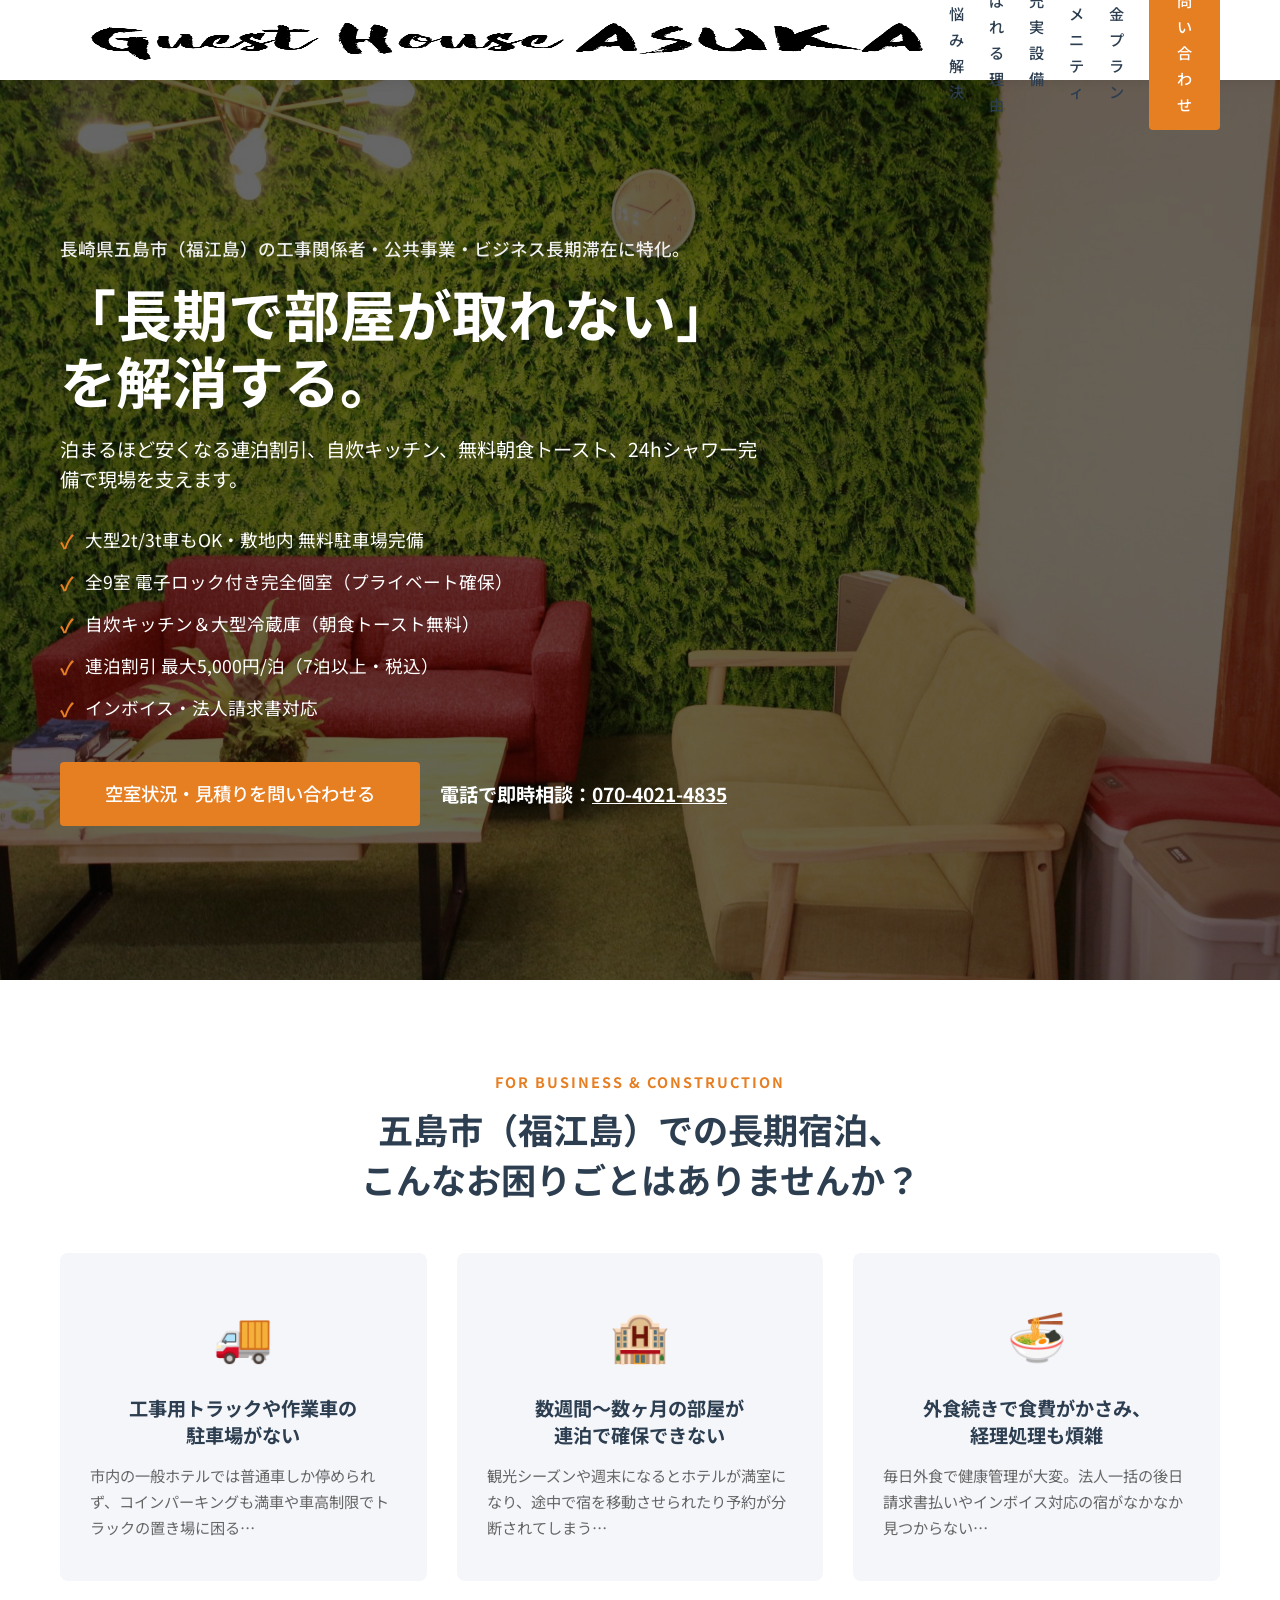
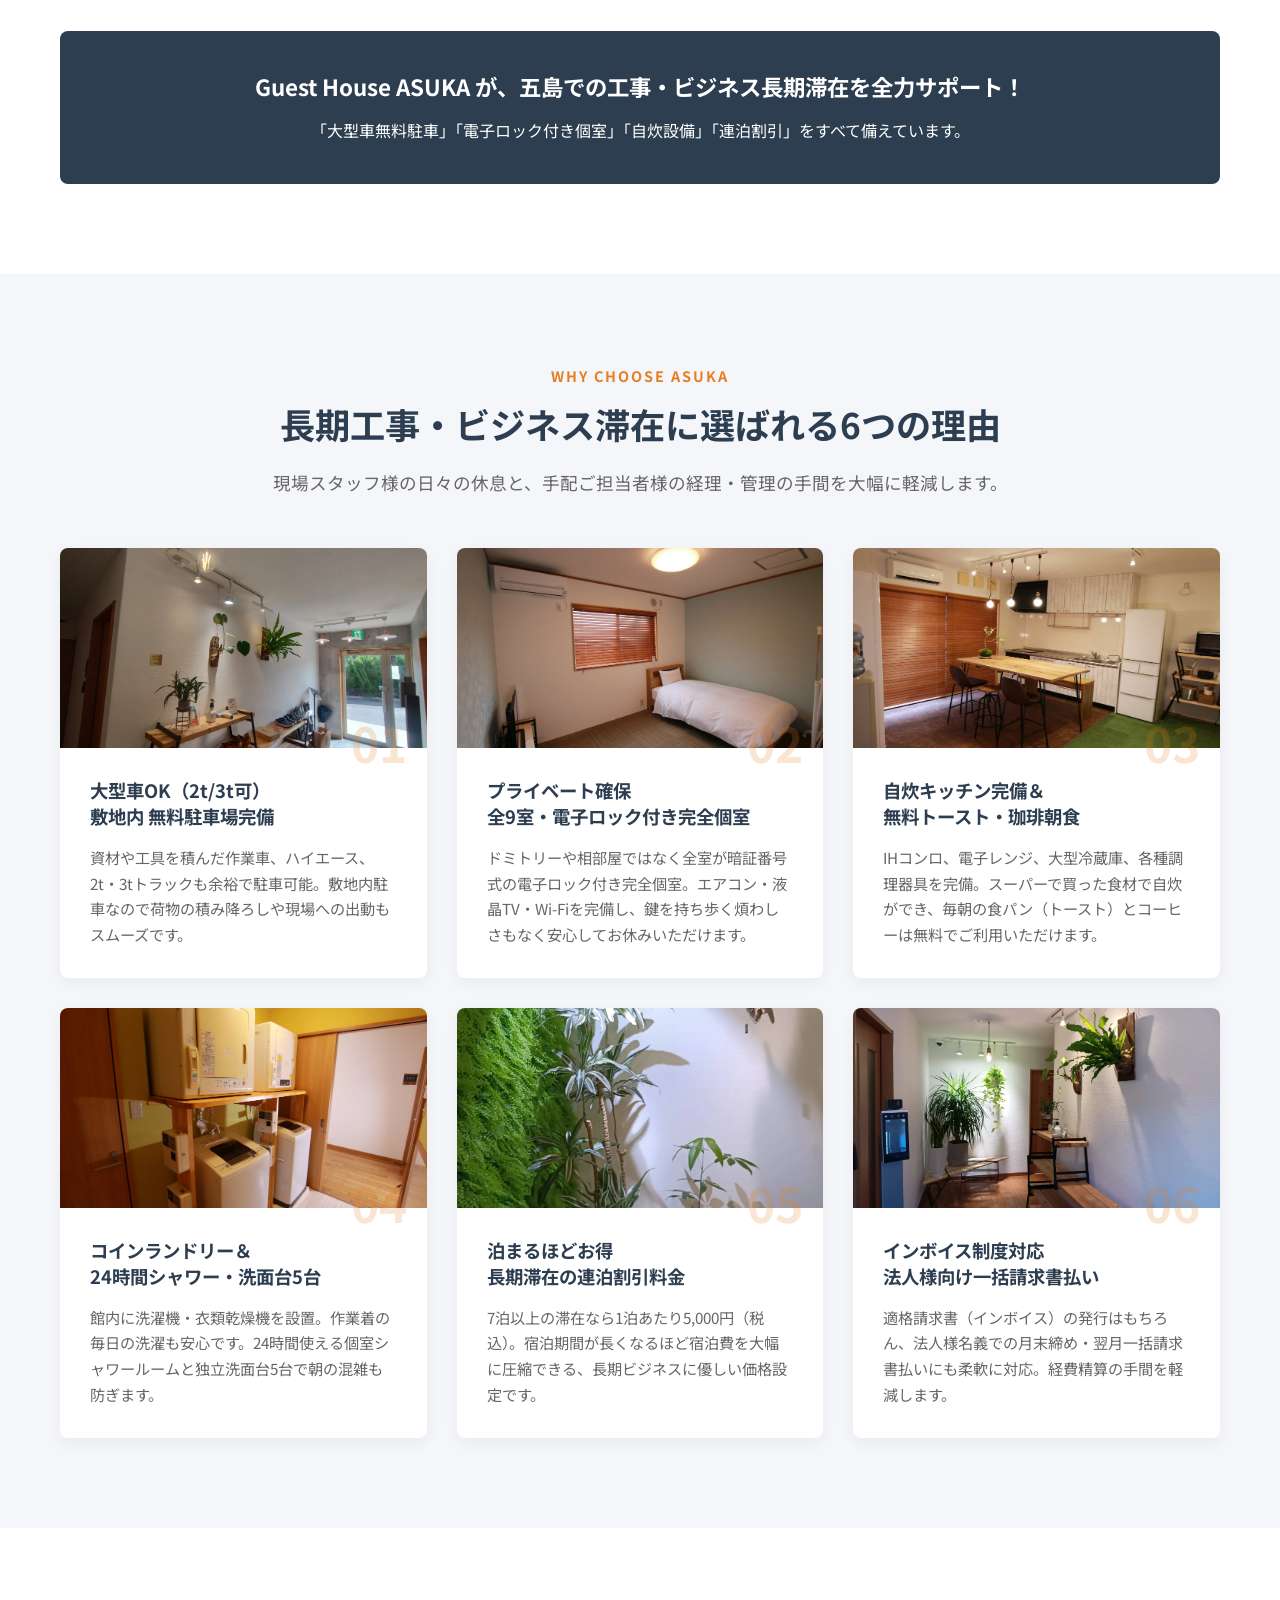
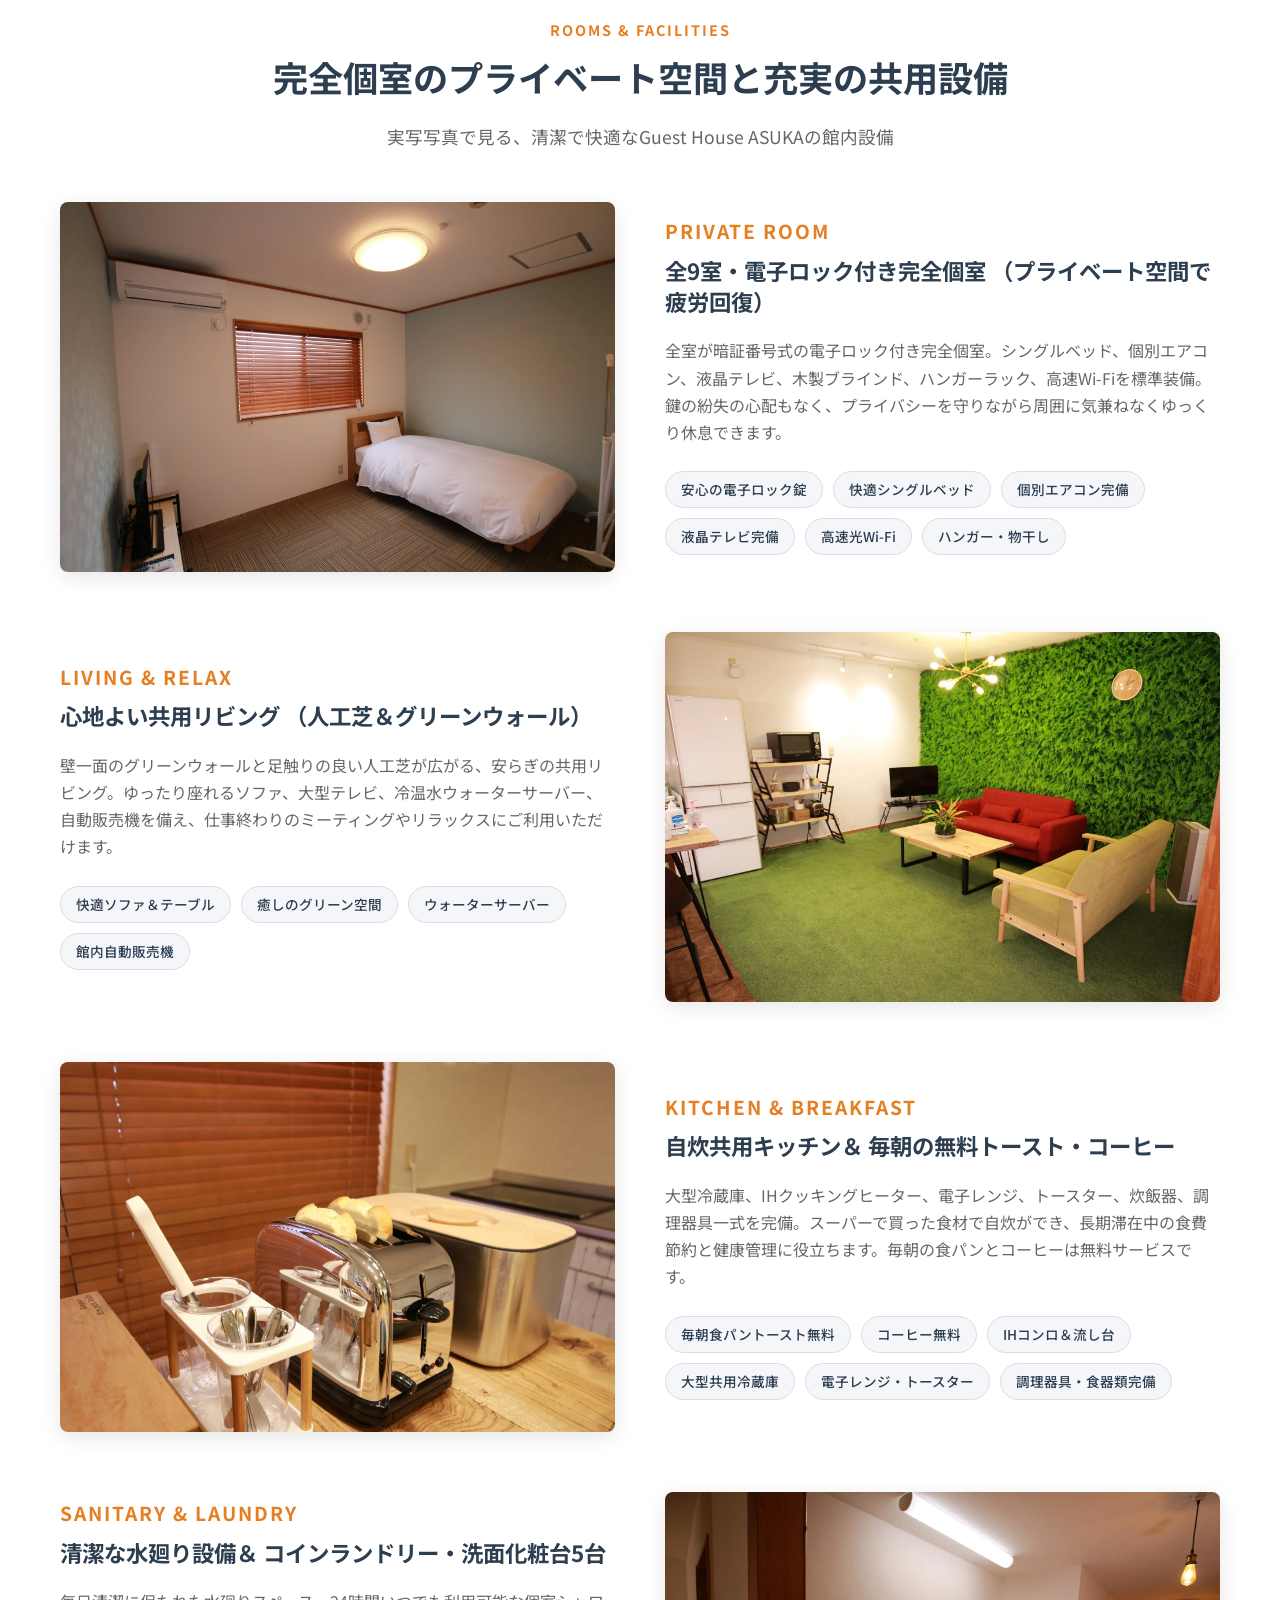
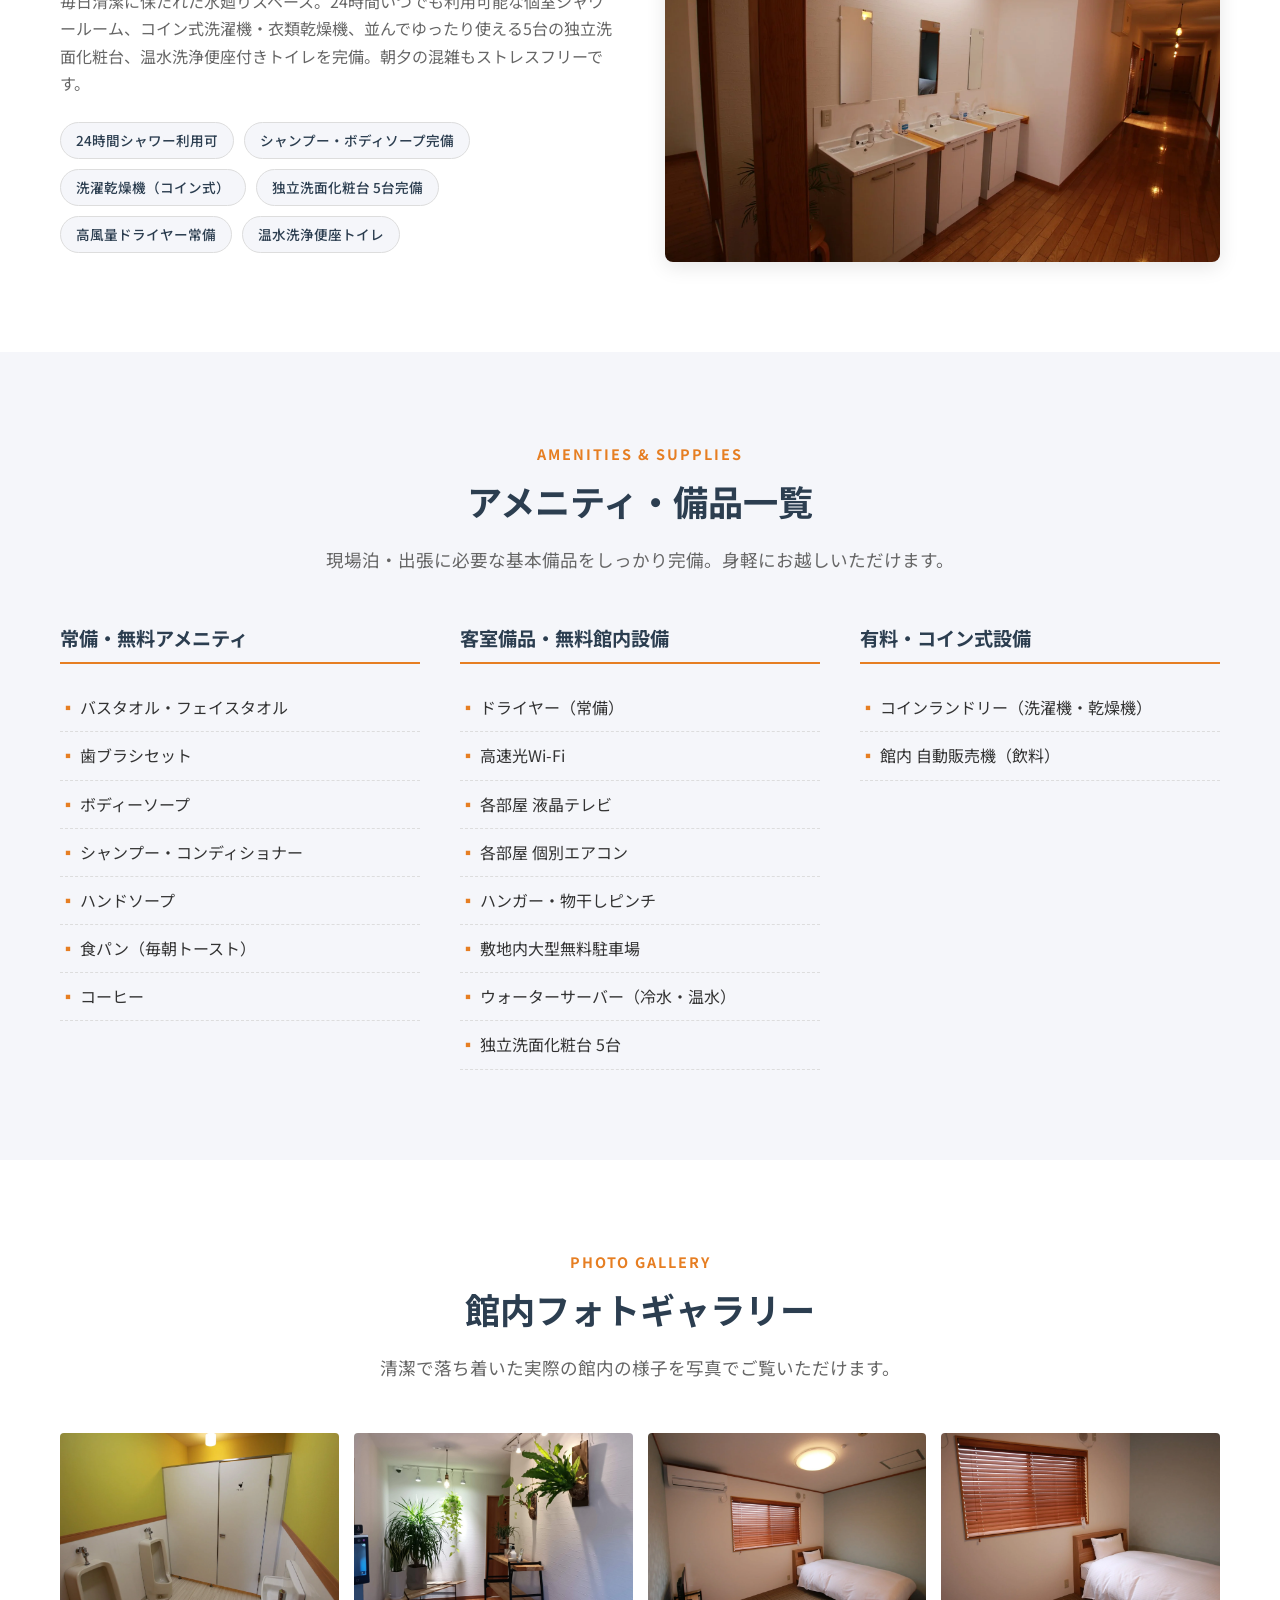
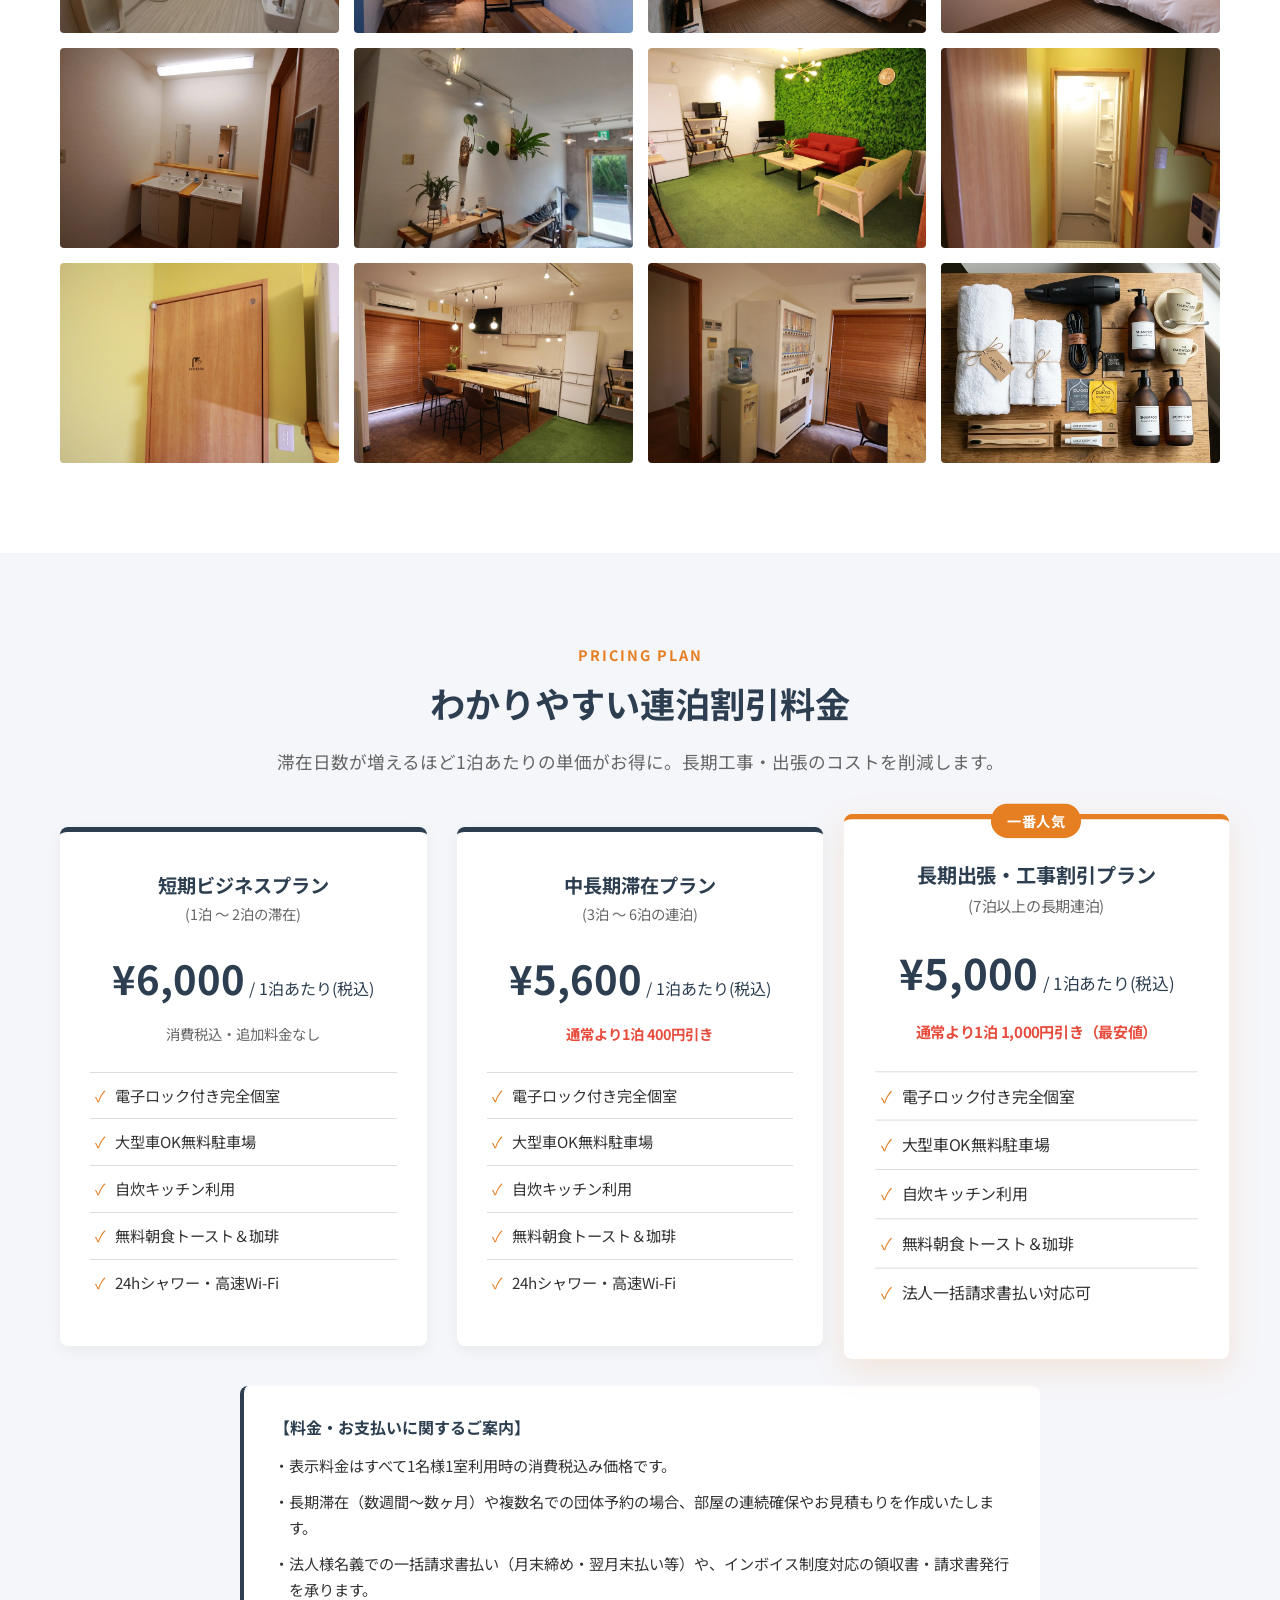
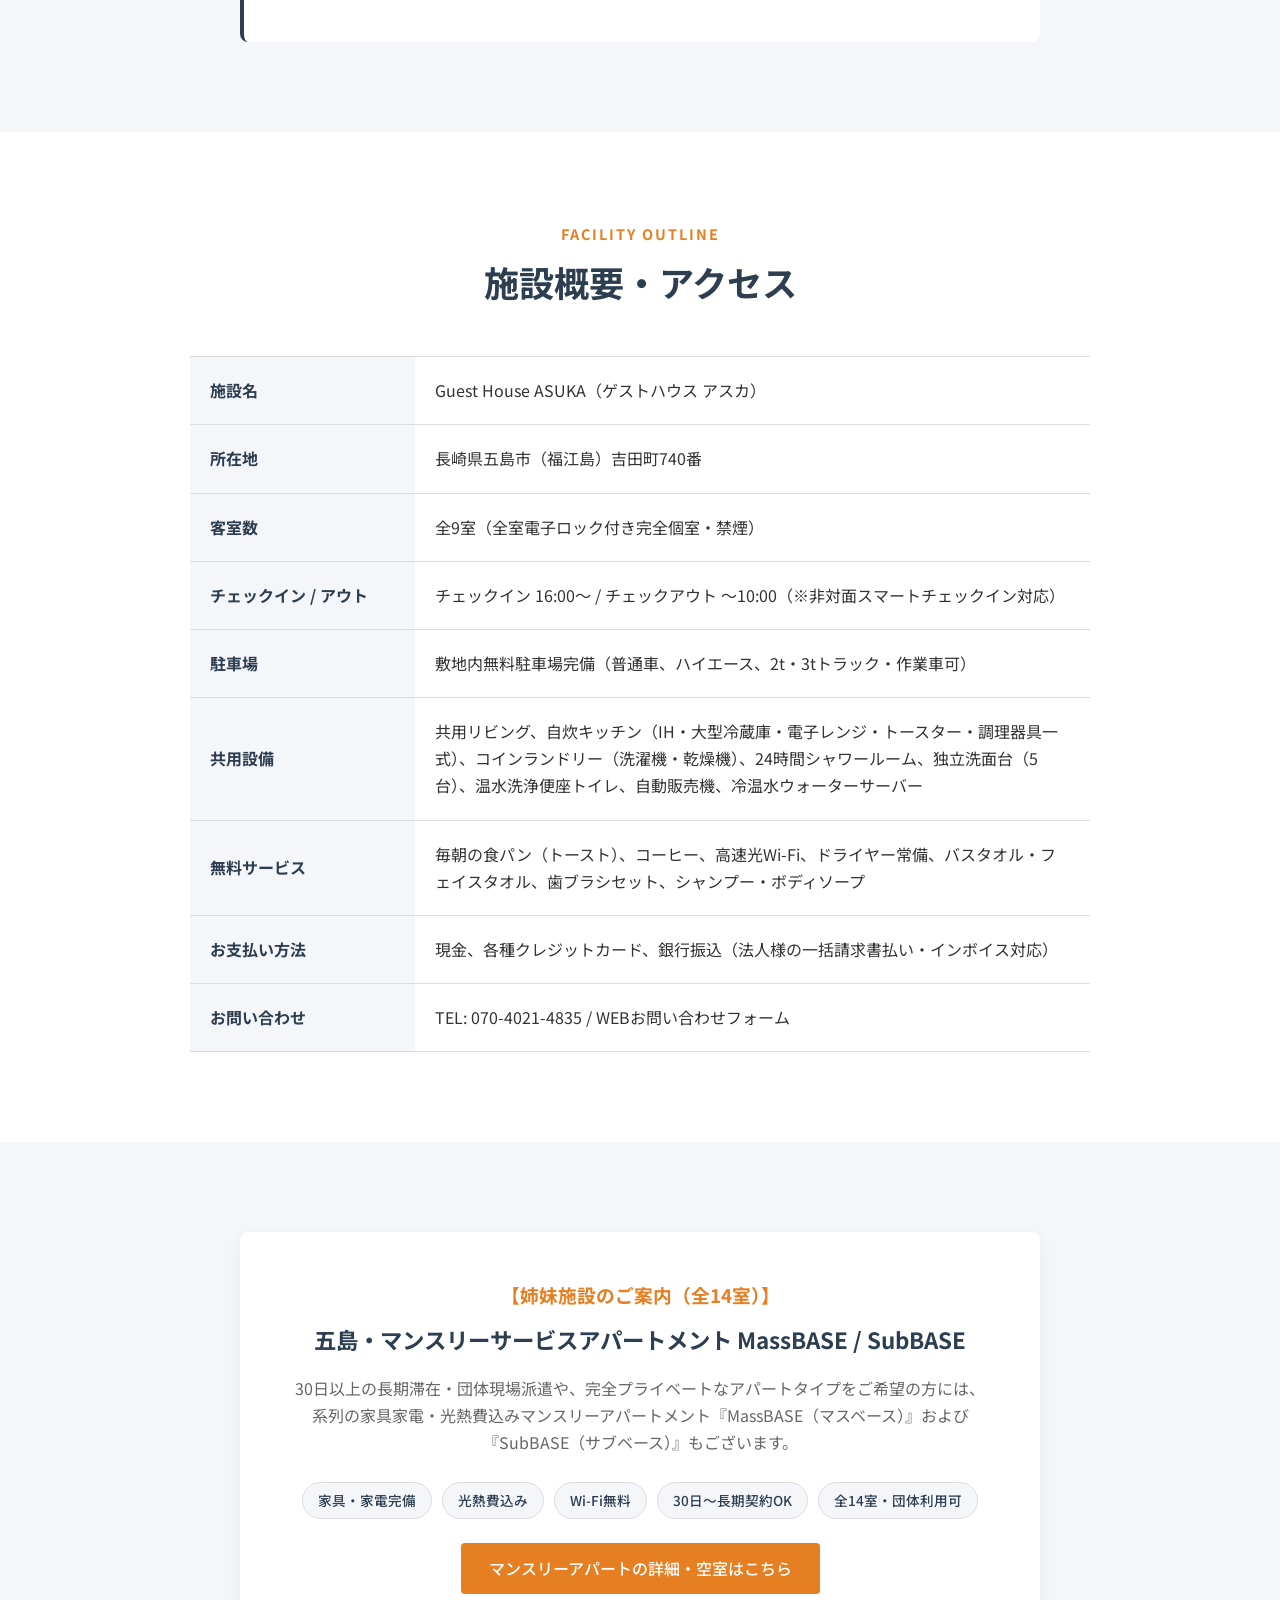
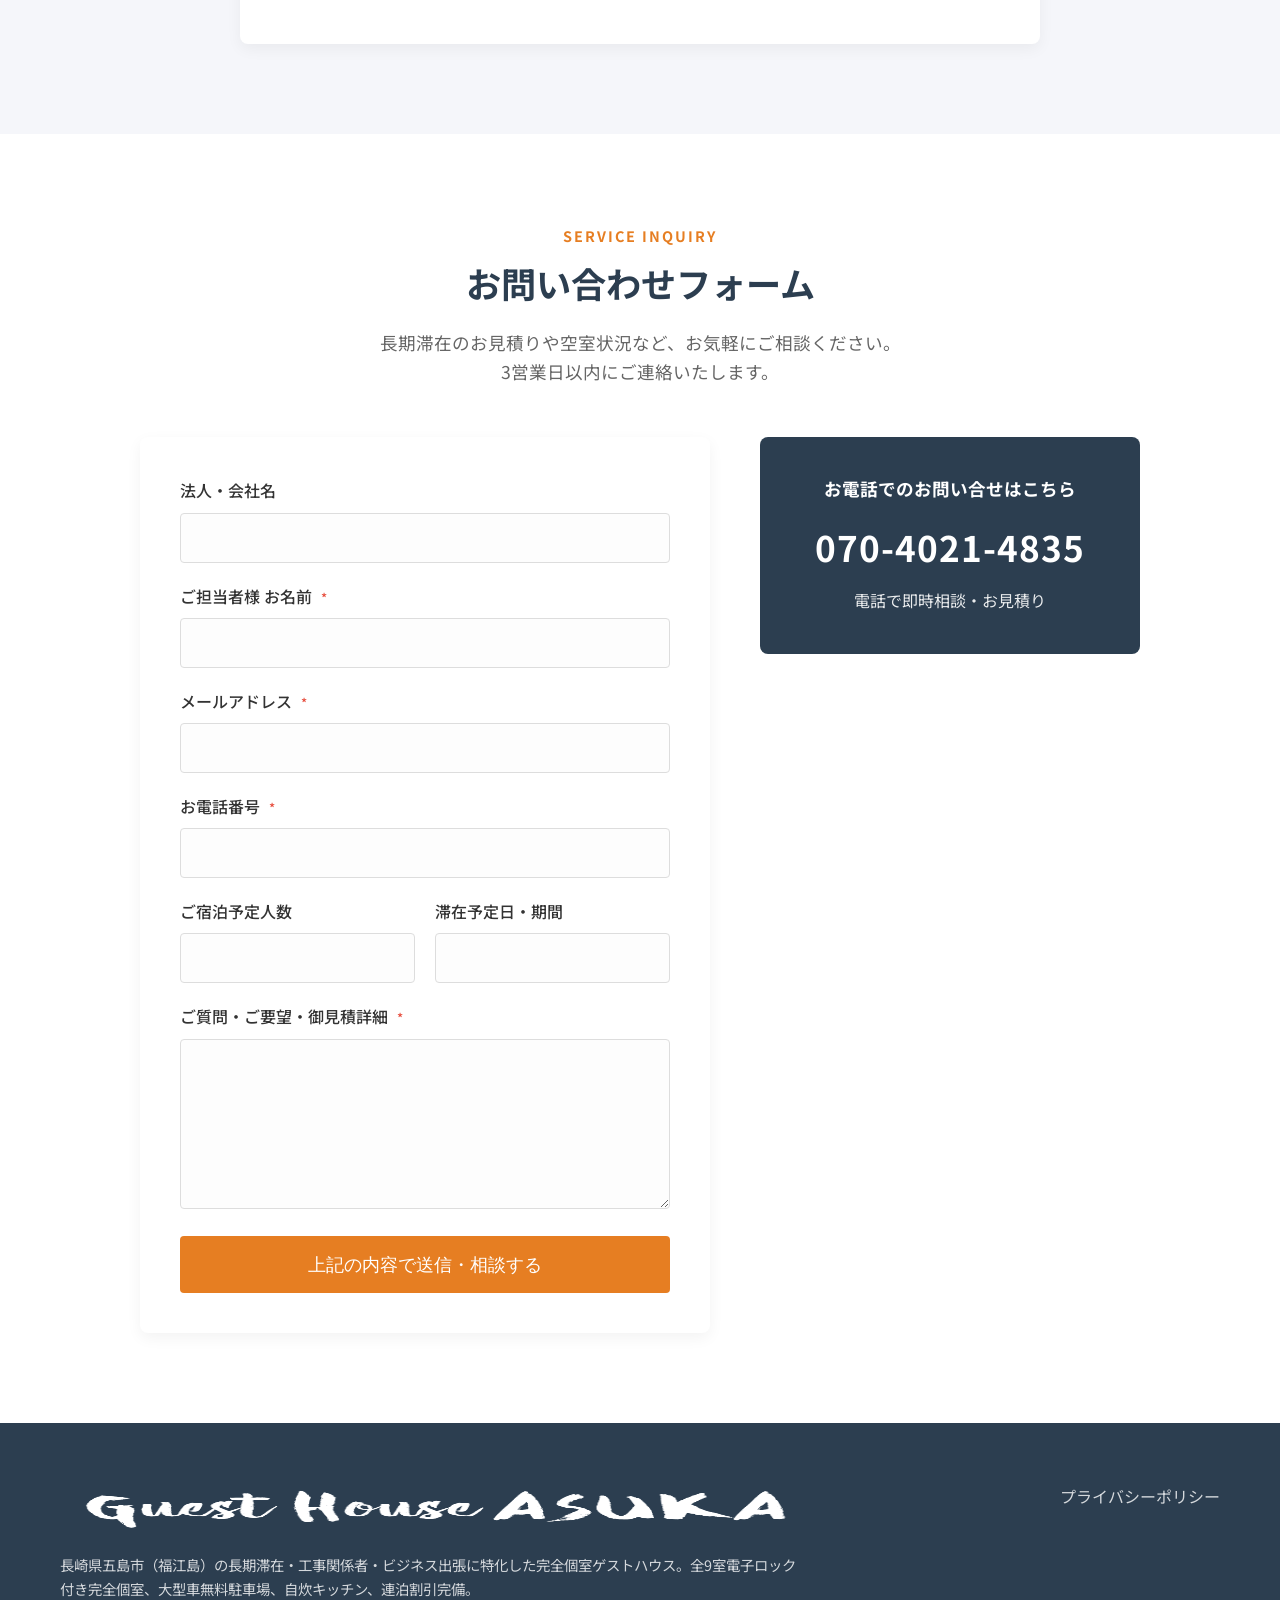
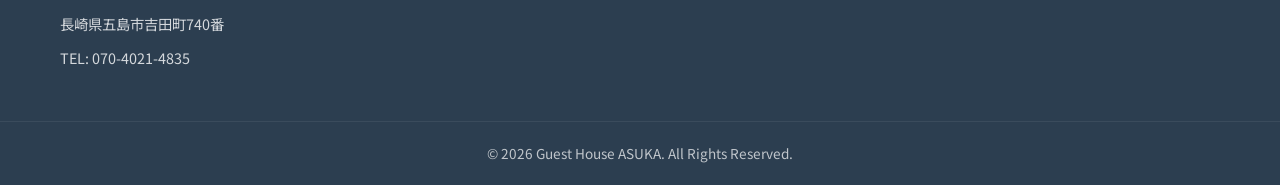
==== commit 4e5e4de2: "Optimize SEO and Images" ====
--- a/index.html
+++ b/index.html
@@ -10,13 +10,71 @@
     <link rel="preconnect" href="https://fonts.googleapis.com">
     <link rel="preconnect" href="https://fonts.gstatic.com" crossorigin>
     <link href="https://fonts.googleapis.com/css2?family=Noto+Sans+JP:wght@400;500;700&display=swap" rel="stylesheet">
+    <!-- Google tag (gtag.js) -->
+    <script async src="https://www.googletagmanager.com/gtag/js?id=G-ZHBM852MDB"></script>
+    <script>
+      window.dataLayer = window.dataLayer || [];
+      function gtag(){dataLayer.push(arguments);}
+      gtag('js', new Date());
+      gtag('config', 'G-ZHBM852MDB');
+    </script>
+
+    <!-- Canonical -->
+    <link rel="canonical" href="https://asuka-goto.com/">
+
+    <!-- OGP Tags -->
+    <meta property="og:type" content="website">
+    <meta property="og:url" content="https://asuka-goto.com/">
+    <meta property="og:title" content="Guest House ASUKA | 五島市の長期宿泊・長期出張におすすめ">
+    <meta property="og:description" content="長崎県五島市（福江島）の工事関係者・公共事業・ビジネス長期滞在に特化。泊まるほど安くなる連泊割引、自炊キッチン、無料朝食トースト、24hシャワー完備で現場を支えます。">
+    <meta property="og:image" content="https://asuka-goto.com/image/asuka-parking-entrance.webp">
+    <meta property="og:site_name" content="Guest House ASUKA">
+        <meta name="twitter:card" content="summary_large_image">
+    <meta name="twitter:title" content="Guest House ASUKA | 五島市の長期宿泊・長期出張におすすめ">
+    <meta name="twitter:description" content="長崎県五島市（福江島）の工事関係者・公共事業・ビジネス長期滞在に特化。泊まるほど安くなる連泊割引、自炊キッチン、無料朝食トースト、24hシャワー完備で現場を支えます。">
+    <meta name="twitter:image" content="https://asuka-goto.com/image/asuka-parking-entrance.webp">
+
+    <!-- Structured Data (JSON-LD) -->
+    <script type="application/ld+json">
+    {
+      "@context": "https://schema.org",
+      "@type": "LodgingBusiness",
+      "name": "Guest House ASUKA",
+      "url": "https://asuka-goto.com/",
+      "image": "https://asuka-goto.com/image/asuka-parking-entrance.webp",
+      "description": "長崎県五島市（福江島）の工事関係者・公共事業・ビジネス長期滞在に特化。泊まるほど安くなる連泊割引、自炊キッチン、無料朝食トースト、24hシャワー完備で現場を支えます。",
+      "address": {
+        "@type": "PostalAddress",
+        "streetAddress": "吉田町740番",
+        "addressLocality": "五島市",
+        "addressRegion": "長崎県",
+        "postalCode": "853-0013",
+        "addressCountry": "JP"
+      },
+      "telephone": "+81-70-4021-4835",
+      "priceRange": "¥5,000 - ¥6,000"
+    }
+    </script>
+<style>
+      .visually-hidden {
+          position: absolute;
+          width: 1px;
+          height: 1px;
+          margin: -1px;
+          padding: 0;
+          overflow: hidden;
+          clip: rect(0, 0, 0, 0);
+          border: 0;
+      }
+    </style>
 </head>
 <body>
     <header class="header">
         <div class="container header-container">
-            <h1 class="logo">
-                <a href="#"><img src="image/Guest House ASUKA ロゴ.png" alt="Guest House ASUKA"></a>
-            </h1>
+            <h1 class="visually-hidden">五島市（福江島）の長期宿泊・工事関係者向けゲストハウス Guest House ASUKA</h1>
+            <div class="logo">
+                <a href="#"><img src="image/guest-house-asuka-logo.webp" alt="Guest House ASUKA" width="6357" height="1151"></a>
+            </div>
             <nav class="nav">
                 <ul class="nav-list">
                     <li><a href="#problems">お悩み解決</a></li>
@@ -96,7 +154,7 @@
                 
                 <div class="reason-grid">
                     <div class="reason-card">
-                        <div class="reason-img-wrap"><img src="image/IMG_20231013_111421698_HDR.jpg" alt="大型車OK 無料駐車場" class="reason-img"></div>
+                        <div class="reason-img-wrap"><img src="image/asuka-parking-entrance.webp" alt="大型車OK 無料駐車場" class="reason-img" loading="lazy" width="1920" height="1080"></div>
                         <div class="reason-content">
                             <span class="reason-num">01</span>
                             <h3>大型車OK（2t/3t可）<br>敷地内 無料駐車場完備</h3>
@@ -104,7 +162,7 @@
                         </div>
                     </div>
                     <div class="reason-card">
-                        <div class="reason-img-wrap"><img src="image/IMG_4356.JPG" alt="全9室 完全個室" class="reason-img"></div>
+                        <div class="reason-img-wrap"><img src="image/asuka-private-room.webp" alt="全9室 完全個室" class="reason-img" loading="lazy" width="1920" height="1280"></div>
                         <div class="reason-content">
                             <span class="reason-num">02</span>
                             <h3>プライベート確保<br>全9室・電子ロック付き完全個室</h3>
@@ -112,7 +170,7 @@
                         </div>
                     </div>
                     <div class="reason-card">
-                        <div class="reason-img-wrap"><img src="image/IMG_4384.JPG" alt="自炊キッチン" class="reason-img"></div>
+                        <div class="reason-img-wrap"><img src="image/asuka-kitchen.webp" alt="自炊キッチン" class="reason-img" loading="lazy" width="1920" height="1280"></div>
                         <div class="reason-content">
                             <span class="reason-num">03</span>
                             <h3>自炊キッチン完備＆<br>無料トースト・珈琲朝食</h3>
@@ -120,7 +178,7 @@
                         </div>
                     </div>
                     <div class="reason-card">
-                        <div class="reason-img-wrap"><img src="image/IMG_4376.JPG" alt="コインランドリー＆シャワー" class="reason-img"></div>
+                        <div class="reason-img-wrap"><img src="image/asuka-shower-laundry.webp" alt="コインランドリー＆シャワー" class="reason-img" loading="lazy" width="1920" height="1280"></div>
                         <div class="reason-content">
                             <span class="reason-num">04</span>
                             <h3>コインランドリー＆<br>24時間シャワー・洗面台5台</h3>
@@ -128,7 +186,7 @@
                         </div>
                     </div>
                     <div class="reason-card">
-                        <div class="reason-img-wrap"><img src="image/IMG_20231024_110340_325.jpg" alt="長期滞在の連泊割引" class="reason-img"></div>
+                        <div class="reason-img-wrap"><img src="image/asuka-plants-interior.webp" alt="長期滞在の連泊割引" class="reason-img" loading="lazy" width="2304" height="4096"></div>
                         <div class="reason-content">
                             <span class="reason-num">05</span>
                             <h3>泊まるほどお得<br>長期滞在の連泊割引料金</h3>
@@ -136,7 +194,7 @@
                         </div>
                     </div>
                     <div class="reason-card">
-                        <div class="reason-img-wrap"><img src="image/IMG_20231017_145530_505.jpg" alt="法人様向け一括請求書払い" class="reason-img"></div>
+                        <div class="reason-img-wrap"><img src="image/asuka-invoice-bed.webp" alt="法人様向け一括請求書払い" class="reason-img" loading="lazy" width="4096" height="2304"></div>
                         <div class="reason-content">
                             <span class="reason-num">06</span>
                             <h3>インボイス制度対応<br>法人様向け一括請求書払い</h3>
@@ -157,7 +215,7 @@
 
                 <div class="facility-list">
                     <div class="facility-item">
-                        <div class="facility-img"><img src="image/IMG_4356.JPG" alt="PRIVATE ROOM"></div>
+                        <div class="facility-img"><img src="image/asuka-private-room.webp" alt="PRIVATE ROOM" loading="lazy" width="1920" height="1280"></div>
                         <div class="facility-info">
                             <h3>PRIVATE ROOM</h3>
                             <h4>全9室・電子ロック付き完全個室 （プライベート空間で疲労回復）</h4>
@@ -174,7 +232,7 @@
                     </div>
 
                     <div class="facility-item reverse">
-                        <div class="facility-img"><img src="image/IMG_4382.JPG" alt="LIVING & RELAX"></div>
+                        <div class="facility-img"><img src="image/asuka-living-relax.webp" alt="LIVING & RELAX" loading="lazy" width="1920" height="1280"></div>
                         <div class="facility-info">
                             <h3>LIVING & RELAX</h3>
                             <h4>心地よい共用リビング （人工芝＆グリーンウォール）</h4>
@@ -189,7 +247,7 @@
                     </div>
 
                     <div class="facility-item">
-                        <div class="facility-img"><img src="image/IMG_4388.JPG" alt="KITCHEN & BREAKFAST"></div>
+                        <div class="facility-img"><img src="image/asuka-kitchen-breakfast.webp" alt="KITCHEN & BREAKFAST" loading="lazy" width="1920" height="1280"></div>
                         <div class="facility-info">
                             <h3>KITCHEN & BREAKFAST</h3>
                             <h4>自炊共用キッチン＆ 毎朝の無料トースト・コーヒー</h4>
@@ -206,7 +264,7 @@
                     </div>
 
                     <div class="facility-item reverse">
-                        <div class="facility-img"><img src="image/IMG_4357.JPG" alt="SANITARY & LAUNDRY"></div>
+                        <div class="facility-img"><img src="image/asuka-sanitary-laundry.webp" alt="SANITARY & LAUNDRY" loading="lazy" width="1920" height="1280"></div>
                         <div class="facility-info">
                             <h3>SANITARY & LAUNDRY</h3>
                             <h4>清潔な水廻り設備＆ コインランドリー・洗面化粧台5台</h4>
@@ -279,18 +337,18 @@
                 </div>
                 
                 <div class="gallery-grid">
-                    <img src="image/IMG_4368.JPG" alt="全9室・電子ロック付き完全個室">
-                    <img src="image/IMG_20231017_145530_505.jpg" alt="快適なシングルベッド">
-                    <img src="image/IMG_4356.JPG" alt="客室前の清潔な廊下">
-                    <img src="image/IMG_4353.JPG" alt="共用リビング＆ソファ">
-                    <img src="image/IMG_4374.JPG" alt="自炊キッチン＆IHコンロ">
-                    <img src="image/IMG_20231013_111421698_HDR.jpg" alt="非対面チェックイン端末">
-                    <img src="image/IMG_4382.JPG" alt="コイン式洗濯機＆乾燥機">
-                    <img src="image/IMG_4379.JPG" alt="24時間利用の個室シャワー">
-                    <img src="image/IMG_4377.JPG" alt="独立洗面化粧台 5台">
-                    <img src="image/IMG_4384.JPG" alt="トイレ">
-                    <img src="image/IMG_4386.JPG" alt="明るいエントランスホール">
-                    <img src="image/アメニティセット.jpg" alt="アメニティ">
+                    <img src="image/asuka-room-electronic-lock.webp" alt="全9室・電子ロック付き完全個室" loading="lazy" width="1920" height="1280">
+                    <img src="image/asuka-invoice-bed.webp" alt="快適なシングルベッド" loading="lazy" width="4096" height="2304">
+                    <img src="image/asuka-private-room.webp" alt="客室前の清潔な廊下" loading="lazy" width="1920" height="1280">
+                    <img src="image/asuka-living-sofa.webp" alt="共用リビング＆ソファ" loading="lazy" width="1920" height="1280">
+                    <img src="image/asuka-kitchen-ih-stove.webp" alt="自炊キッチン＆IHコンロ" loading="lazy" width="1920" height="1280">
+                    <img src="image/asuka-parking-entrance.webp" alt="非対面チェックイン端末" loading="lazy" width="1920" height="1080">
+                    <img src="image/asuka-living-relax.webp" alt="コイン式洗濯機＆乾燥機" loading="lazy" width="1920" height="1280">
+                    <img src="image/asuka-shower-room.webp" alt="24時間利用の個室シャワー" loading="lazy" width="1920" height="1280">
+                    <img src="image/asuka-washbasin.webp" alt="独立洗面化粧台 5台" loading="lazy" width="1920" height="1280">
+                    <img src="image/asuka-kitchen.webp" alt="トイレ" loading="lazy" width="1920" height="1280">
+                    <img src="image/asuka-entrance-hall.webp" alt="明るいエントランスホール" loading="lazy" width="1920" height="1280">
+                    <img src="image/asuka-amenities.webp" alt="アメニティ" loading="lazy" width="1376" height="768">
                 </div>
             </div>
         </section>
@@ -433,7 +491,7 @@
                 </div>
                 
                 <div class="contact-wrapper">
-                    <form class="contact-form" name="contact" method="POST" data-netlify="true" netlify-honeypot="bot-field">
+                    <form class="contact-form" name="contact" method="POST" data-netlify="true" netlify-honeypot="bot-field" action="/success.html">
                         <p class="hidden" style="display: none;">
                             <label>Don’t fill this out if you're human: <input name="bot-field" /></label>
                         </p>
@@ -489,7 +547,7 @@
     <footer class="footer">
         <div class="container footer-container">
             <div class="footer-brand">
-                <img src="image/Guest House ASUKA ロゴ.png" alt="Guest House ASUKA" class="footer-logo">
+                <img src="image/guest-house-asuka-logo.webp" alt="Guest House ASUKA" class="footer-logo" width="6357" height="1151">
                 <p>長崎県五島市（福江島）の長期滞在・工事関係者・ビジネス出張に特化した完全個室ゲストハウス。全9室電子ロック付き完全個室、大型車無料駐車場、自炊キッチン、連泊割引完備。</p>
                 <p>長崎県五島市吉田町740番</p>
                 <p>TEL: 070-4021-4835</p>
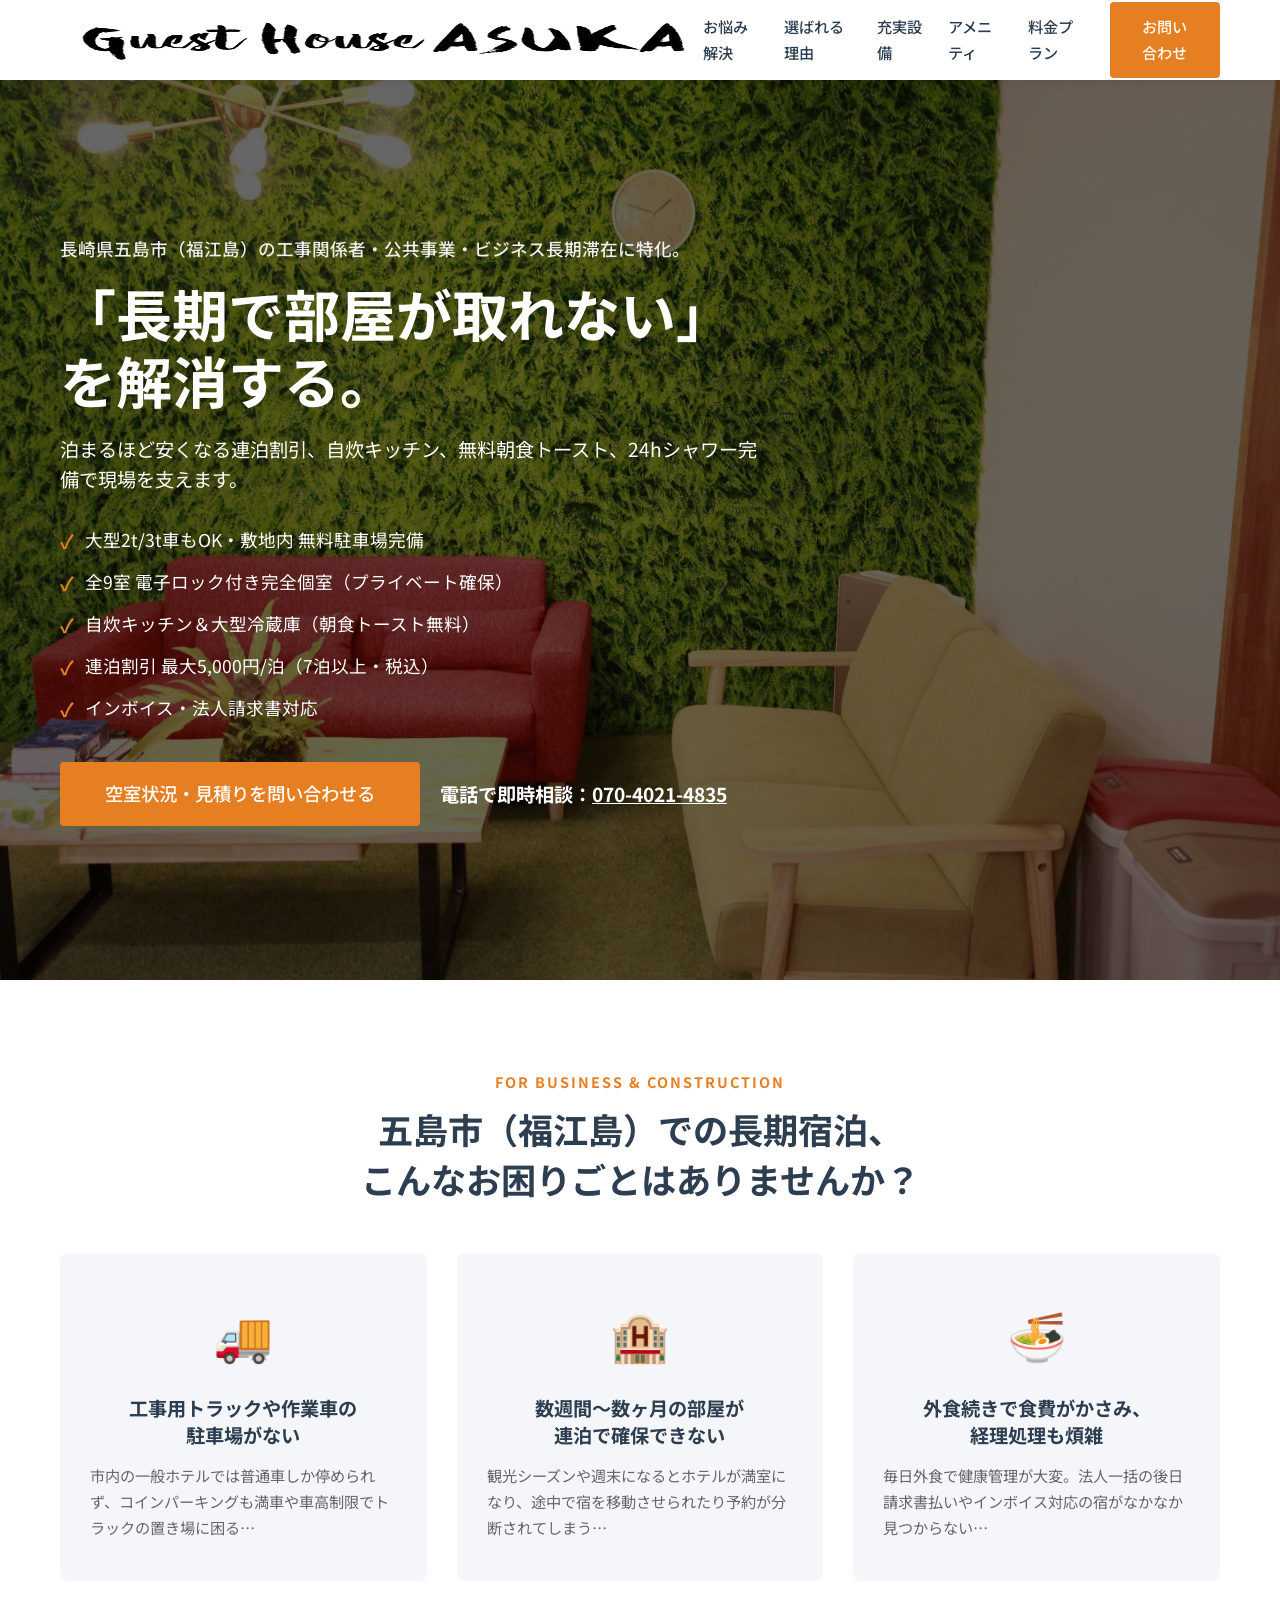
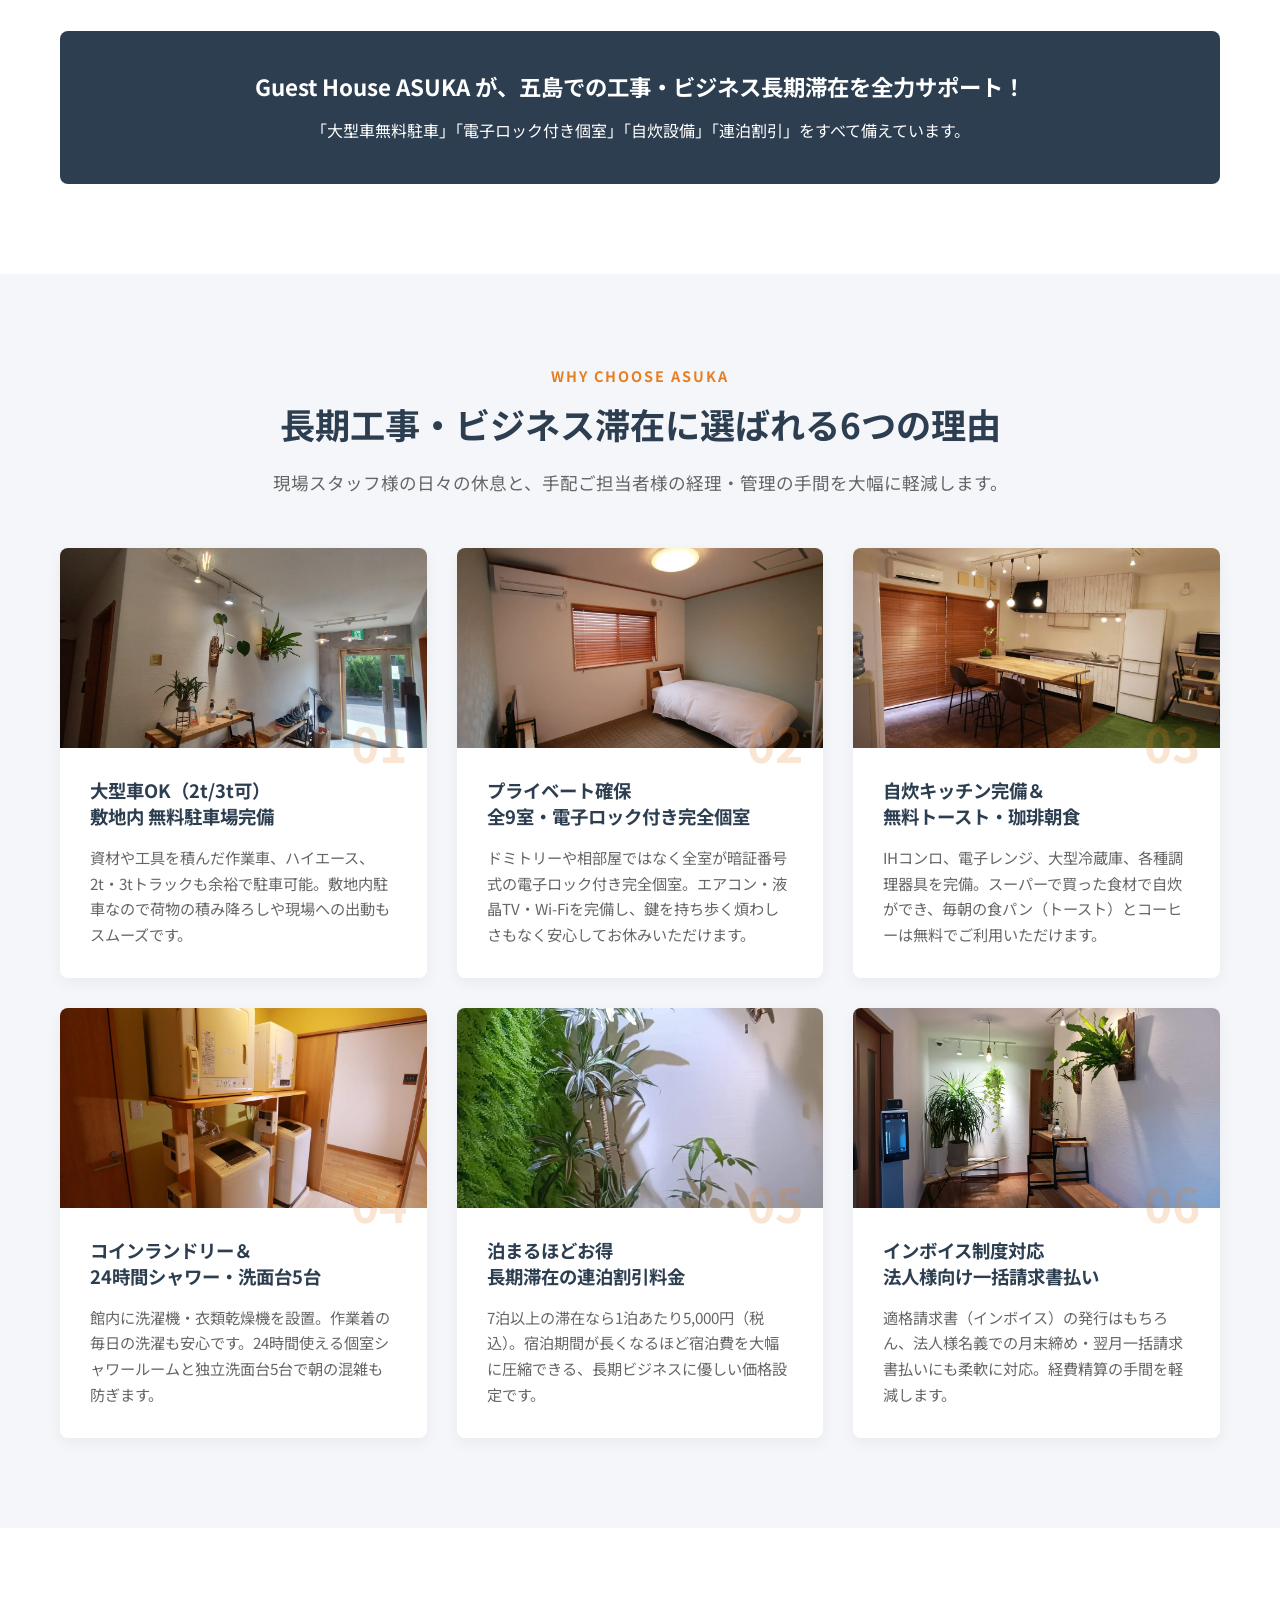
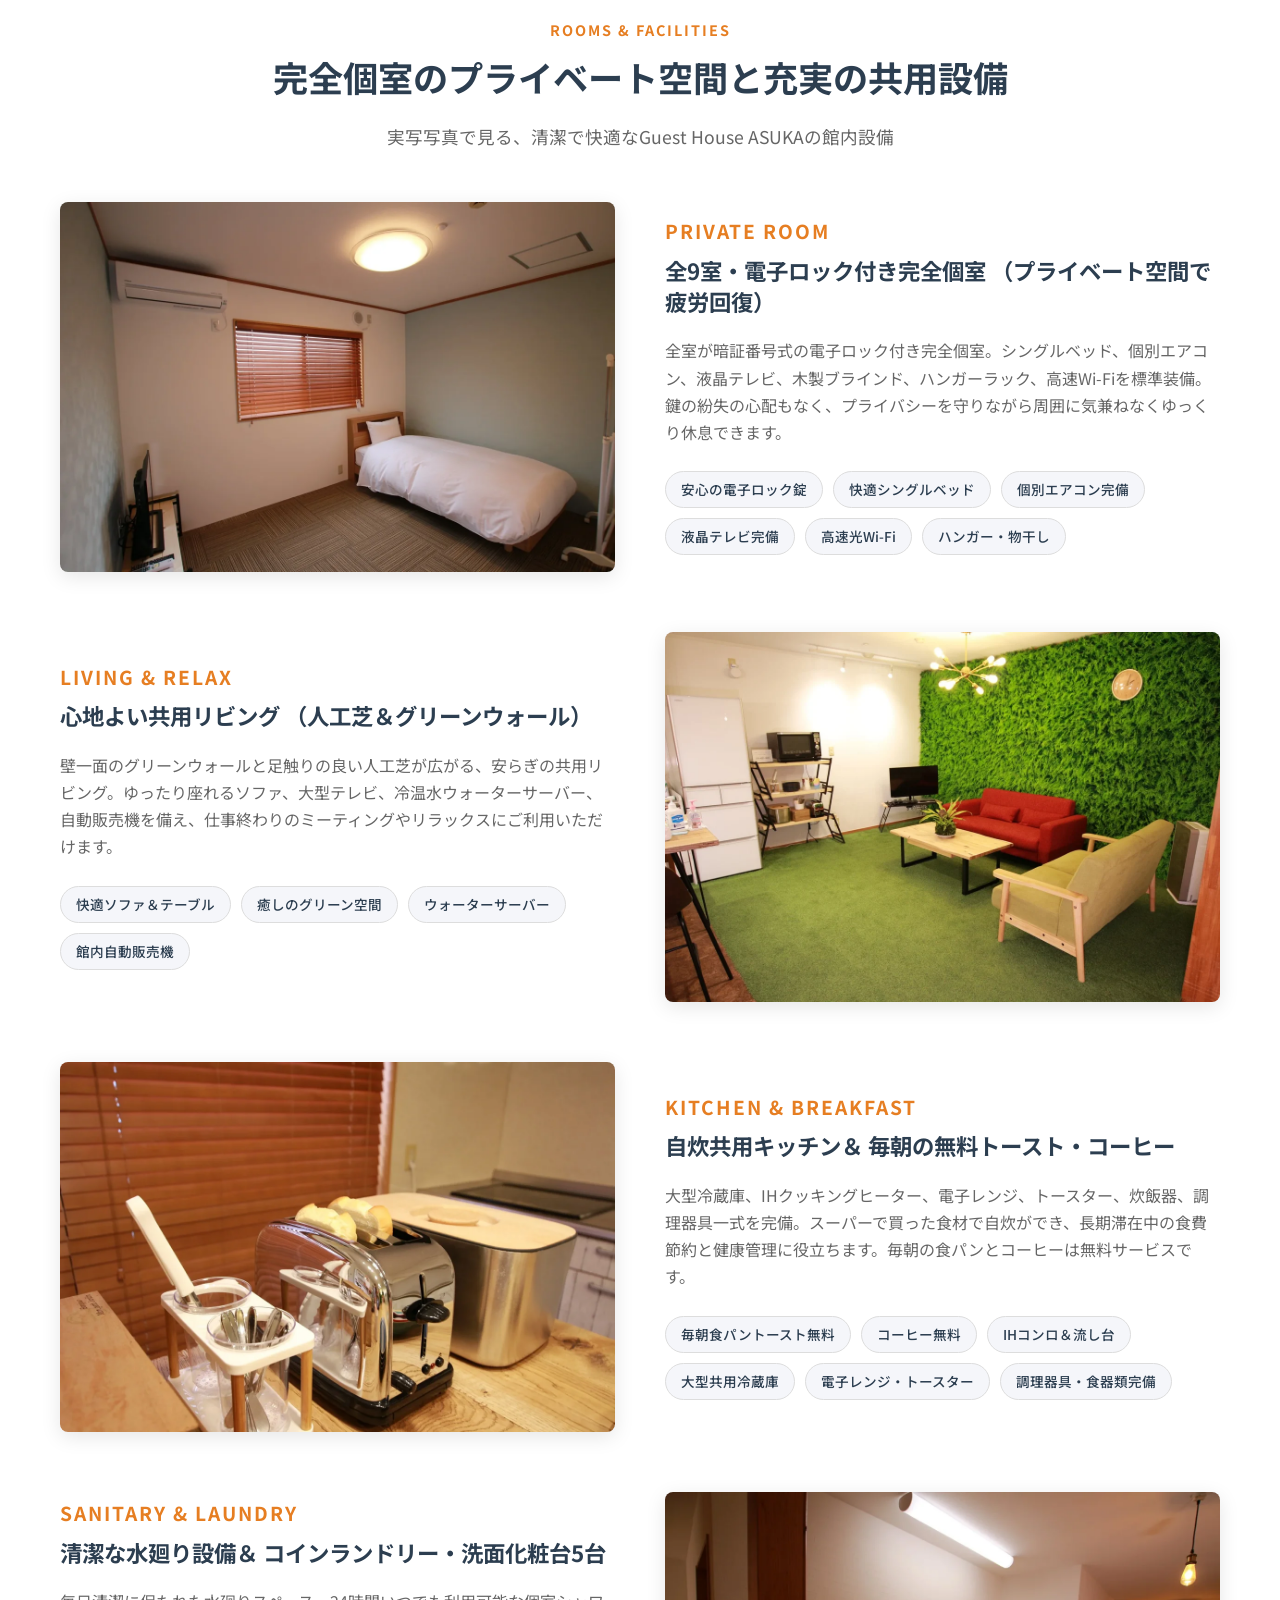
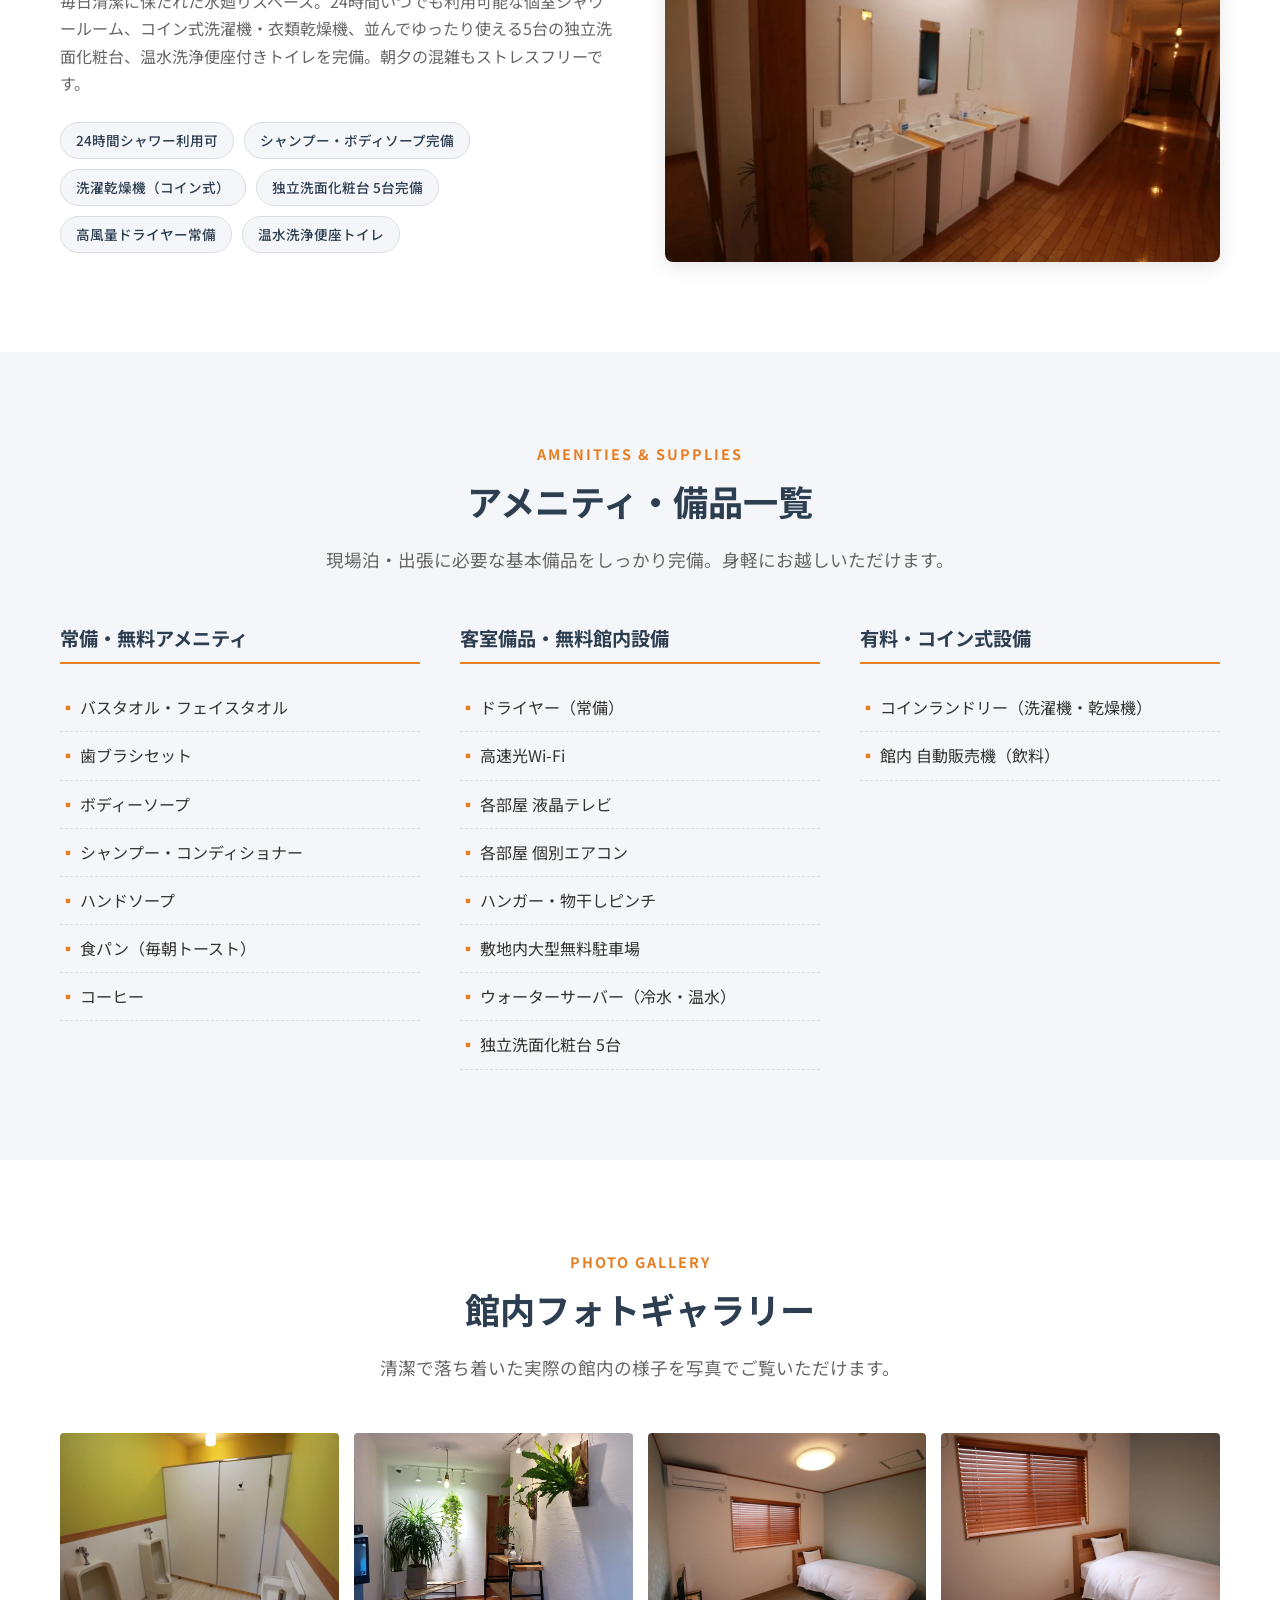
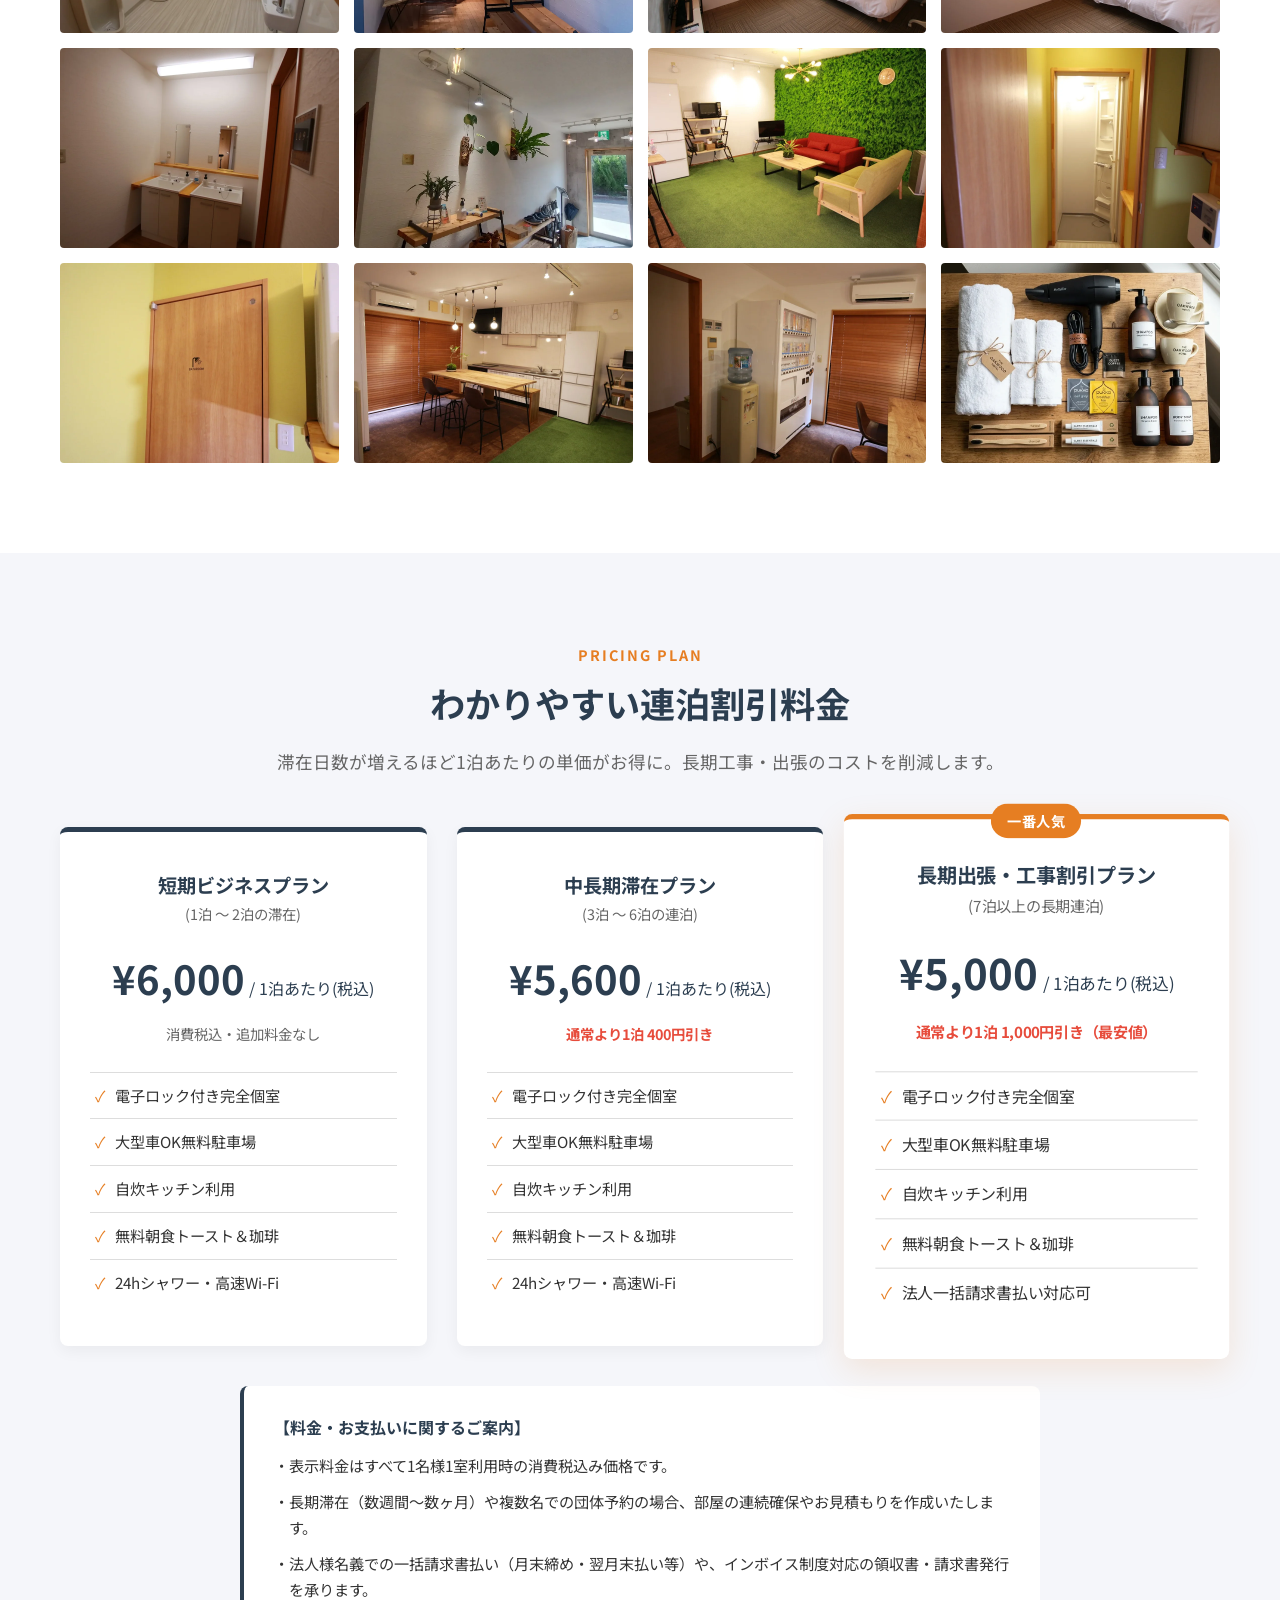
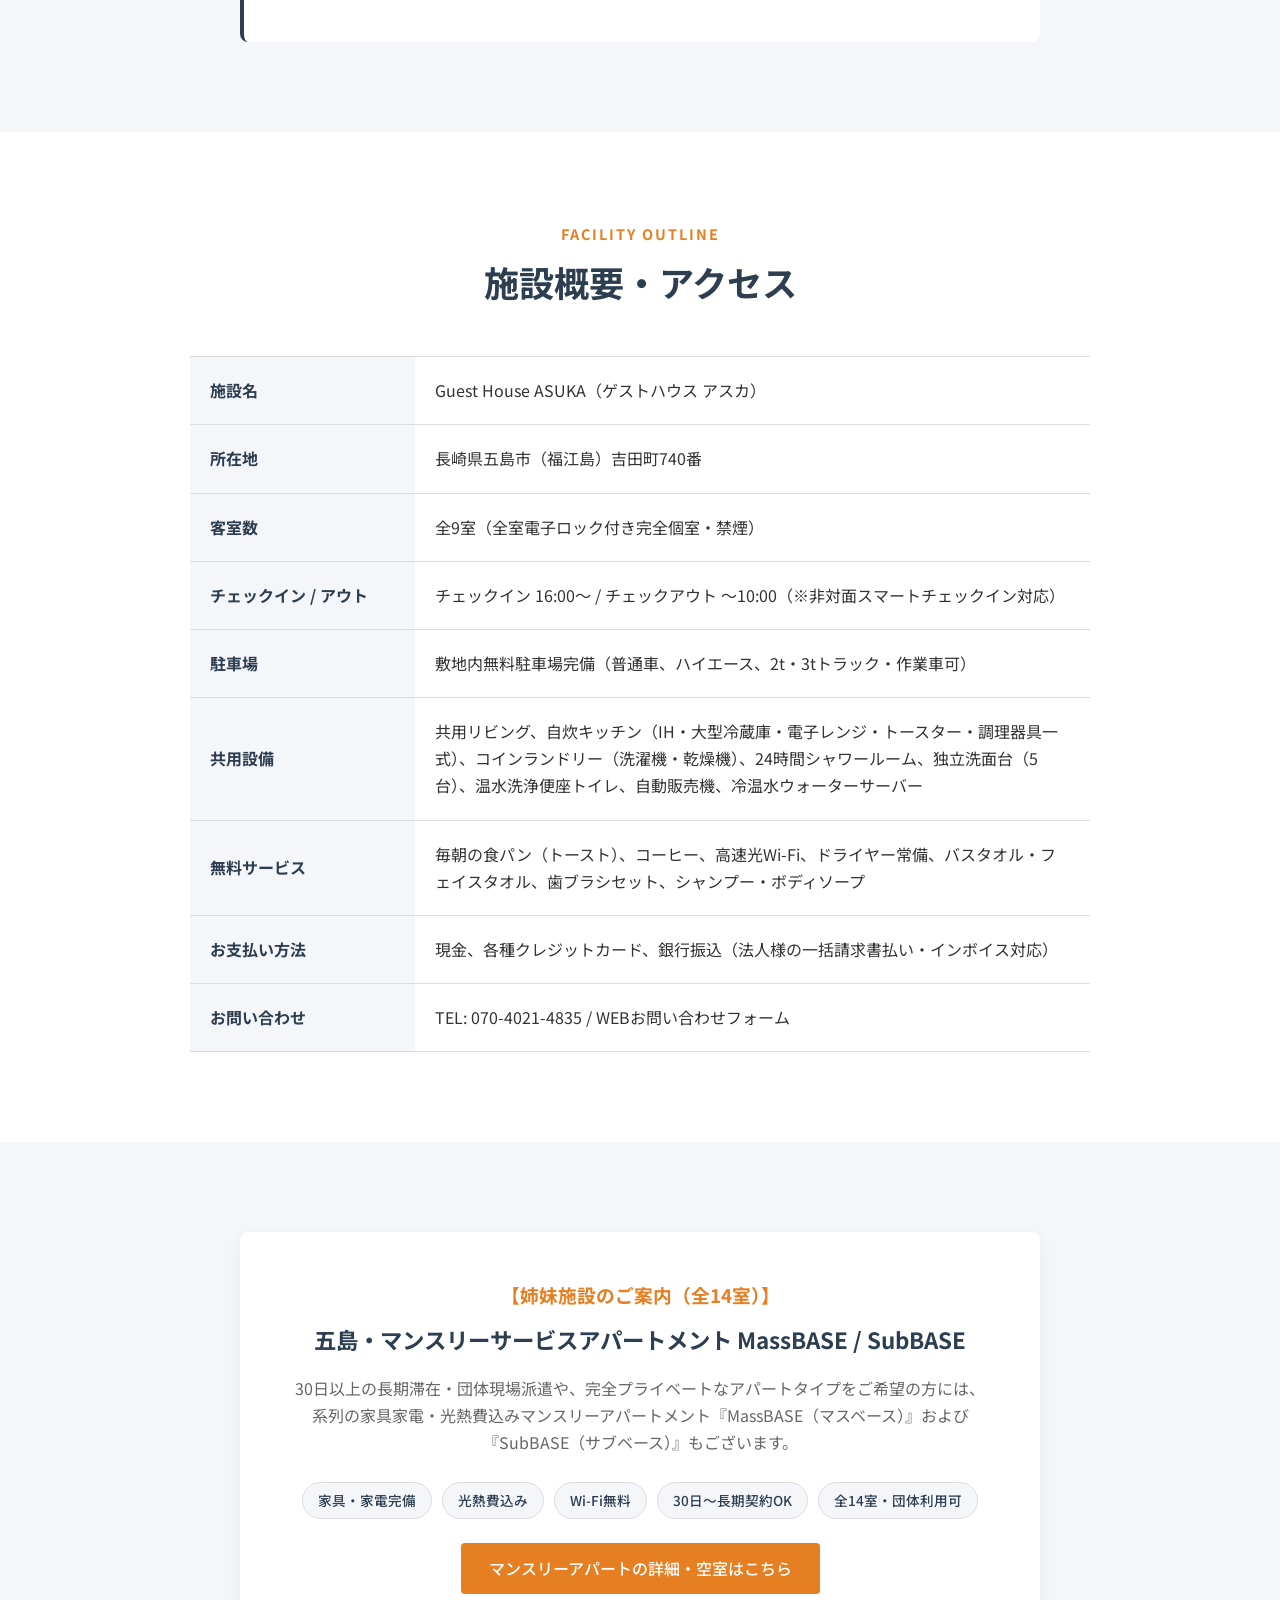
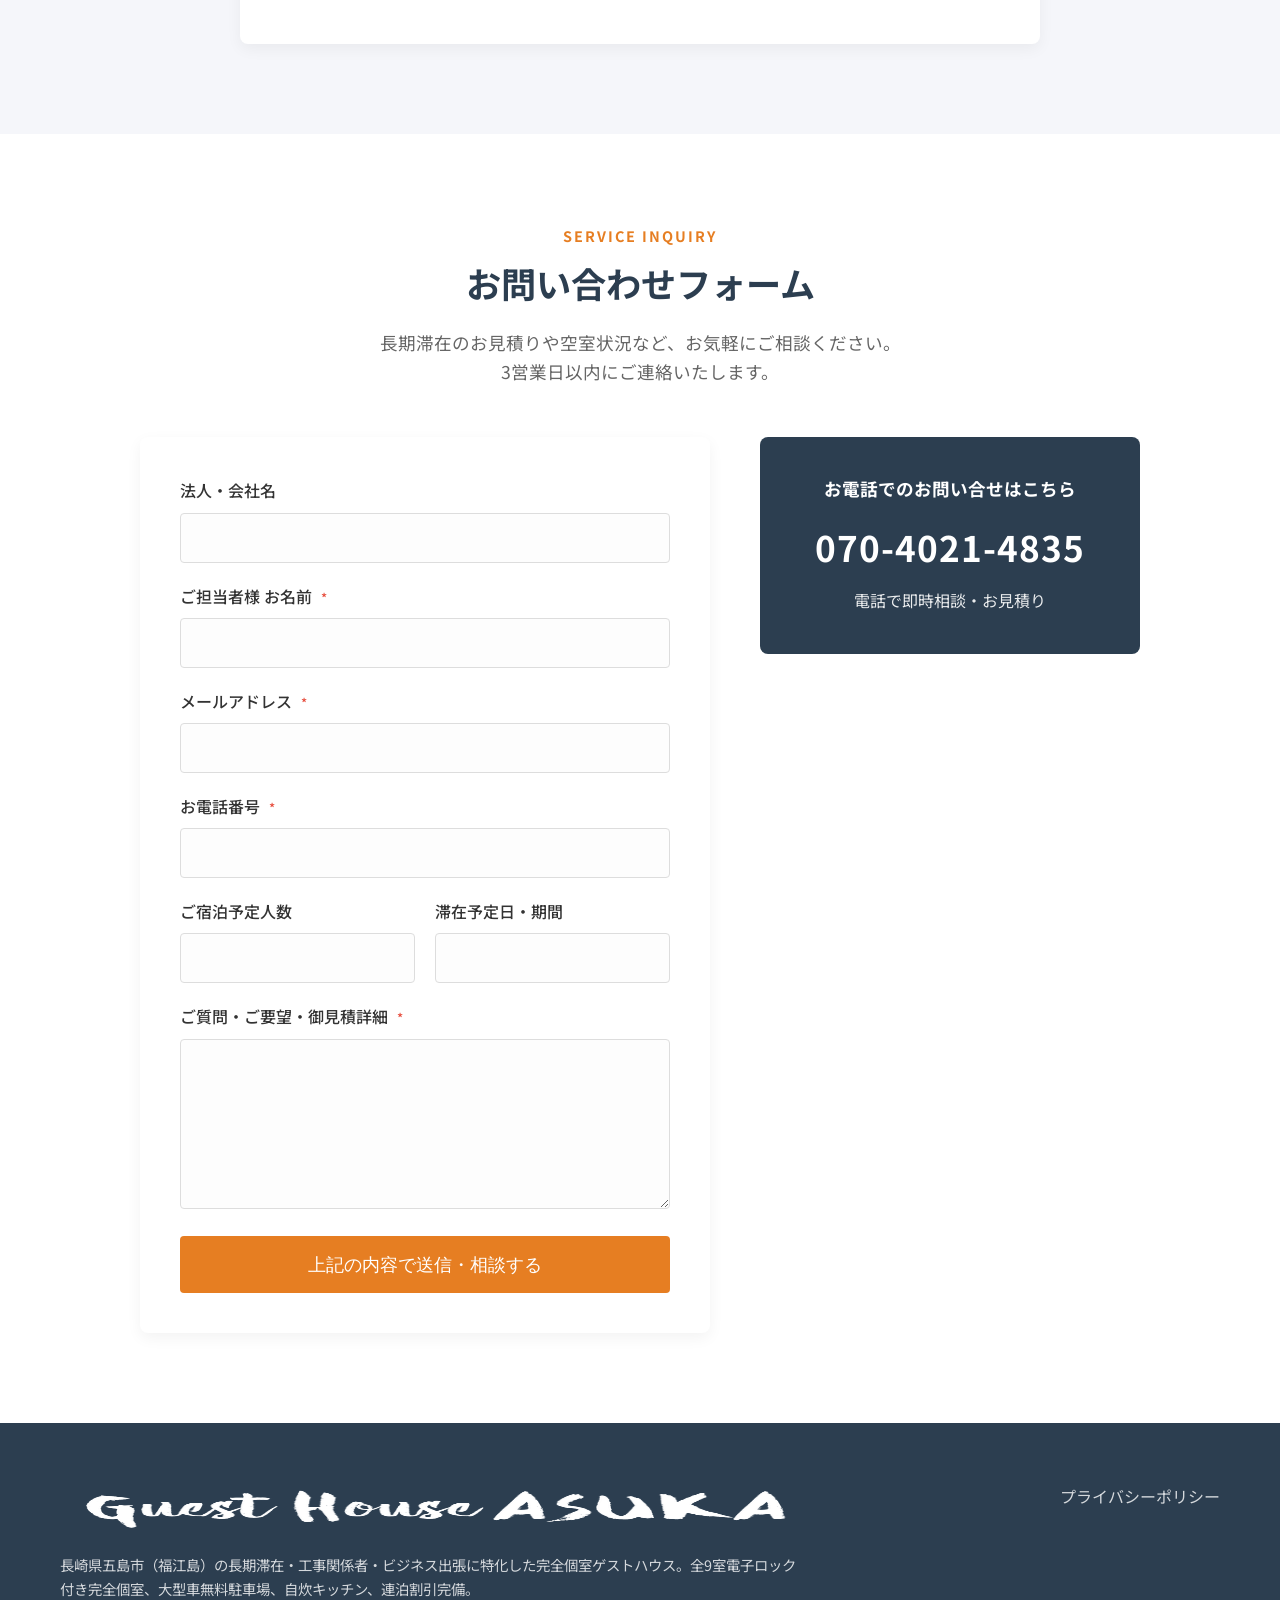
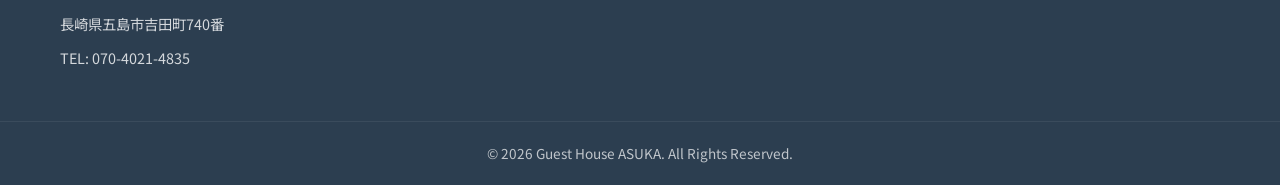
==== commit 477d4ed1: "Resize oversize images for better performance" ====
--- a/index.html
+++ b/index.html
@@ -73,7 +73,7 @@
         <div class="container header-container">
             <h1 class="visually-hidden">五島市（福江島）の長期宿泊・工事関係者向けゲストハウス Guest House ASUKA</h1>
             <div class="logo">
-                <a href="#"><img src="image/guest-house-asuka-logo.webp" alt="Guest House ASUKA" width="6357" height="1151"></a>
+                <a href="#"><img src="image/guest-house-asuka-logo.webp" alt="Guest House ASUKA" width="800" height="145"></a>
             </div>
             <nav class="nav">
                 <ul class="nav-list">
@@ -154,7 +154,7 @@
                 
                 <div class="reason-grid">
                     <div class="reason-card">
-                        <div class="reason-img-wrap"><img src="image/asuka-parking-entrance.webp" alt="大型車OK 無料駐車場" class="reason-img" loading="lazy" width="1920" height="1080"></div>
+                        <div class="reason-img-wrap"><img src="image/asuka-parking-entrance.webp" alt="大型車OK 無料駐車場" class="reason-img" loading="lazy" width="1200" height="675"></div>
                         <div class="reason-content">
                             <span class="reason-num">01</span>
                             <h3>大型車OK（2t/3t可）<br>敷地内 無料駐車場完備</h3>
@@ -162,7 +162,7 @@
                         </div>
                     </div>
                     <div class="reason-card">
-                        <div class="reason-img-wrap"><img src="image/asuka-private-room.webp" alt="全9室 完全個室" class="reason-img" loading="lazy" width="1920" height="1280"></div>
+                        <div class="reason-img-wrap"><img src="image/asuka-private-room.webp" alt="全9室 完全個室" class="reason-img" loading="lazy" width="1200" height="800"></div>
                         <div class="reason-content">
                             <span class="reason-num">02</span>
                             <h3>プライベート確保<br>全9室・電子ロック付き完全個室</h3>
@@ -170,7 +170,7 @@
                         </div>
                     </div>
                     <div class="reason-card">
-                        <div class="reason-img-wrap"><img src="image/asuka-kitchen.webp" alt="自炊キッチン" class="reason-img" loading="lazy" width="1920" height="1280"></div>
+                        <div class="reason-img-wrap"><img src="image/asuka-kitchen.webp" alt="自炊キッチン" class="reason-img" loading="lazy" width="1200" height="800"></div>
                         <div class="reason-content">
                             <span class="reason-num">03</span>
                             <h3>自炊キッチン完備＆<br>無料トースト・珈琲朝食</h3>
@@ -178,7 +178,7 @@
                         </div>
                     </div>
                     <div class="reason-card">
-                        <div class="reason-img-wrap"><img src="image/asuka-shower-laundry.webp" alt="コインランドリー＆シャワー" class="reason-img" loading="lazy" width="1920" height="1280"></div>
+                        <div class="reason-img-wrap"><img src="image/asuka-shower-laundry.webp" alt="コインランドリー＆シャワー" class="reason-img" loading="lazy" width="1200" height="800"></div>
                         <div class="reason-content">
                             <span class="reason-num">04</span>
                             <h3>コインランドリー＆<br>24時間シャワー・洗面台5台</h3>
@@ -186,7 +186,7 @@
                         </div>
                     </div>
                     <div class="reason-card">
-                        <div class="reason-img-wrap"><img src="image/asuka-plants-interior.webp" alt="長期滞在の連泊割引" class="reason-img" loading="lazy" width="2304" height="4096"></div>
+                        <div class="reason-img-wrap"><img src="image/asuka-plants-interior.webp" alt="長期滞在の連泊割引" class="reason-img" loading="lazy" width="675" height="1200"></div>
                         <div class="reason-content">
                             <span class="reason-num">05</span>
                             <h3>泊まるほどお得<br>長期滞在の連泊割引料金</h3>
@@ -194,7 +194,7 @@
                         </div>
                     </div>
                     <div class="reason-card">
-                        <div class="reason-img-wrap"><img src="image/asuka-invoice-bed.webp" alt="法人様向け一括請求書払い" class="reason-img" loading="lazy" width="4096" height="2304"></div>
+                        <div class="reason-img-wrap"><img src="image/asuka-invoice-bed.webp" alt="法人様向け一括請求書払い" class="reason-img" loading="lazy" width="1200" height="675"></div>
                         <div class="reason-content">
                             <span class="reason-num">06</span>
                             <h3>インボイス制度対応<br>法人様向け一括請求書払い</h3>
@@ -215,7 +215,7 @@
 
                 <div class="facility-list">
                     <div class="facility-item">
-                        <div class="facility-img"><img src="image/asuka-private-room.webp" alt="PRIVATE ROOM" loading="lazy" width="1920" height="1280"></div>
+                        <div class="facility-img"><img src="image/asuka-private-room.webp" alt="PRIVATE ROOM" loading="lazy" width="1200" height="800"></div>
                         <div class="facility-info">
                             <h3>PRIVATE ROOM</h3>
                             <h4>全9室・電子ロック付き完全個室 （プライベート空間で疲労回復）</h4>
@@ -232,7 +232,7 @@
                     </div>
 
                     <div class="facility-item reverse">
-                        <div class="facility-img"><img src="image/asuka-living-relax.webp" alt="LIVING & RELAX" loading="lazy" width="1920" height="1280"></div>
+                        <div class="facility-img"><img src="image/asuka-living-relax.webp" alt="LIVING & RELAX" loading="lazy" width="1200" height="800"></div>
                         <div class="facility-info">
                             <h3>LIVING & RELAX</h3>
                             <h4>心地よい共用リビング （人工芝＆グリーンウォール）</h4>
@@ -247,7 +247,7 @@
                     </div>
 
                     <div class="facility-item">
-                        <div class="facility-img"><img src="image/asuka-kitchen-breakfast.webp" alt="KITCHEN & BREAKFAST" loading="lazy" width="1920" height="1280"></div>
+                        <div class="facility-img"><img src="image/asuka-kitchen-breakfast.webp" alt="KITCHEN & BREAKFAST" loading="lazy" width="1200" height="800"></div>
                         <div class="facility-info">
                             <h3>KITCHEN & BREAKFAST</h3>
                             <h4>自炊共用キッチン＆ 毎朝の無料トースト・コーヒー</h4>
@@ -264,7 +264,7 @@
                     </div>
 
                     <div class="facility-item reverse">
-                        <div class="facility-img"><img src="image/asuka-sanitary-laundry.webp" alt="SANITARY & LAUNDRY" loading="lazy" width="1920" height="1280"></div>
+                        <div class="facility-img"><img src="image/asuka-sanitary-laundry.webp" alt="SANITARY & LAUNDRY" loading="lazy" width="1200" height="800"></div>
                         <div class="facility-info">
                             <h3>SANITARY & LAUNDRY</h3>
                             <h4>清潔な水廻り設備＆ コインランドリー・洗面化粧台5台</h4>
@@ -337,18 +337,18 @@
                 </div>
                 
                 <div class="gallery-grid">
-                    <img src="image/asuka-room-electronic-lock.webp" alt="全9室・電子ロック付き完全個室" loading="lazy" width="1920" height="1280">
-                    <img src="image/asuka-invoice-bed.webp" alt="快適なシングルベッド" loading="lazy" width="4096" height="2304">
-                    <img src="image/asuka-private-room.webp" alt="客室前の清潔な廊下" loading="lazy" width="1920" height="1280">
-                    <img src="image/asuka-living-sofa.webp" alt="共用リビング＆ソファ" loading="lazy" width="1920" height="1280">
-                    <img src="image/asuka-kitchen-ih-stove.webp" alt="自炊キッチン＆IHコンロ" loading="lazy" width="1920" height="1280">
-                    <img src="image/asuka-parking-entrance.webp" alt="非対面チェックイン端末" loading="lazy" width="1920" height="1080">
-                    <img src="image/asuka-living-relax.webp" alt="コイン式洗濯機＆乾燥機" loading="lazy" width="1920" height="1280">
-                    <img src="image/asuka-shower-room.webp" alt="24時間利用の個室シャワー" loading="lazy" width="1920" height="1280">
-                    <img src="image/asuka-washbasin.webp" alt="独立洗面化粧台 5台" loading="lazy" width="1920" height="1280">
-                    <img src="image/asuka-kitchen.webp" alt="トイレ" loading="lazy" width="1920" height="1280">
-                    <img src="image/asuka-entrance-hall.webp" alt="明るいエントランスホール" loading="lazy" width="1920" height="1280">
-                    <img src="image/asuka-amenities.webp" alt="アメニティ" loading="lazy" width="1376" height="768">
+                    <img src="image/asuka-room-electronic-lock.webp" alt="全9室・電子ロック付き完全個室" loading="lazy" width="1200" height="800">
+                    <img src="image/asuka-invoice-bed.webp" alt="快適なシングルベッド" loading="lazy" width="1200" height="675">
+                    <img src="image/asuka-private-room.webp" alt="客室前の清潔な廊下" loading="lazy" width="1200" height="800">
+                    <img src="image/asuka-living-sofa.webp" alt="共用リビング＆ソファ" loading="lazy" width="1200" height="800">
+                    <img src="image/asuka-kitchen-ih-stove.webp" alt="自炊キッチン＆IHコンロ" loading="lazy" width="1200" height="800">
+                    <img src="image/asuka-parking-entrance.webp" alt="非対面チェックイン端末" loading="lazy" width="1200" height="675">
+                    <img src="image/asuka-living-relax.webp" alt="コイン式洗濯機＆乾燥機" loading="lazy" width="1200" height="800">
+                    <img src="image/asuka-shower-room.webp" alt="24時間利用の個室シャワー" loading="lazy" width="1200" height="800">
+                    <img src="image/asuka-washbasin.webp" alt="独立洗面化粧台 5台" loading="lazy" width="1200" height="800">
+                    <img src="image/asuka-kitchen.webp" alt="トイレ" loading="lazy" width="1200" height="800">
+                    <img src="image/asuka-entrance-hall.webp" alt="明るいエントランスホール" loading="lazy" width="1200" height="800">
+                    <img src="image/asuka-amenities.webp" alt="アメニティ" loading="lazy" width="1200" height="670">
                 </div>
             </div>
         </section>
@@ -547,7 +547,7 @@
     <footer class="footer">
         <div class="container footer-container">
             <div class="footer-brand">
-                <img src="image/guest-house-asuka-logo.webp" alt="Guest House ASUKA" class="footer-logo" width="6357" height="1151">
+                <img src="image/guest-house-asuka-logo.webp" alt="Guest House ASUKA" class="footer-logo" width="800" height="145">
                 <p>長崎県五島市（福江島）の長期滞在・工事関係者・ビジネス出張に特化した完全個室ゲストハウス。全9室電子ロック付き完全個室、大型車無料駐車場、自炊キッチン、連泊割引完備。</p>
                 <p>長崎県五島市吉田町740番</p>
                 <p>TEL: 070-4021-4835</p>
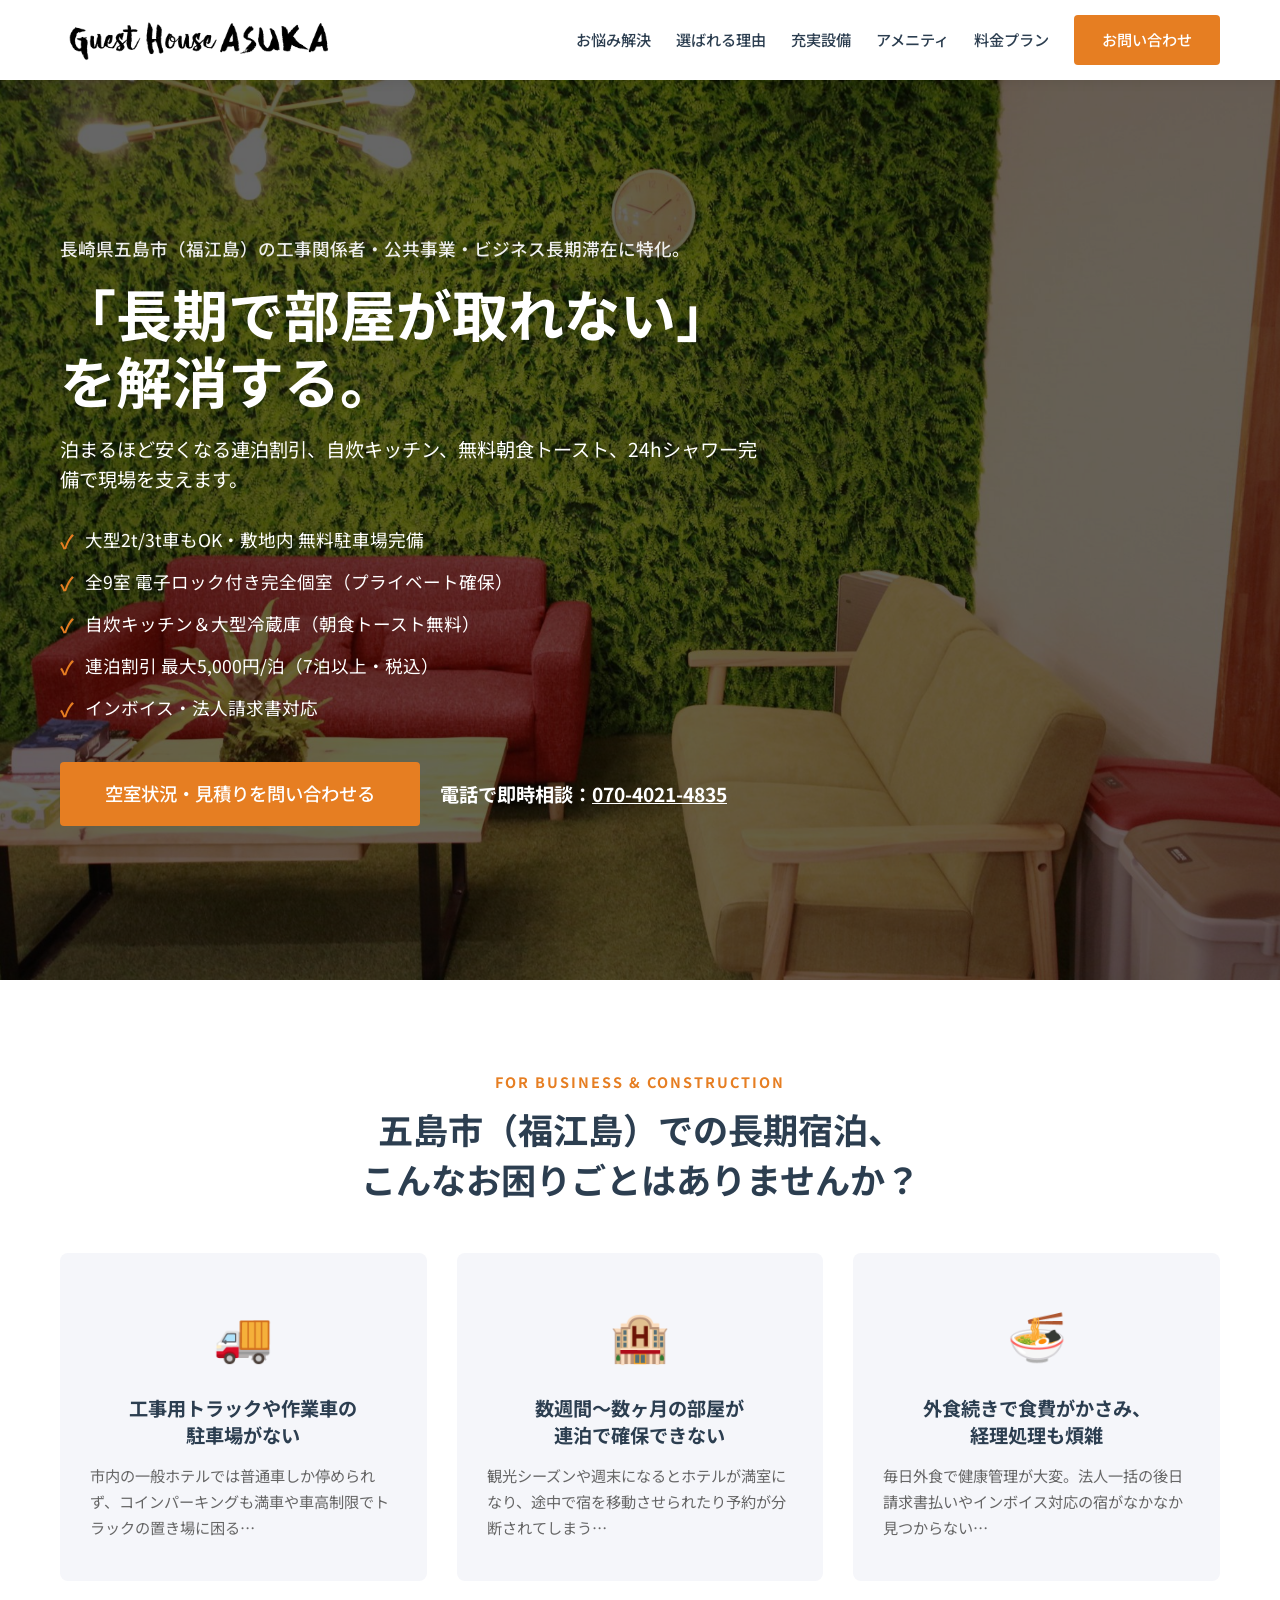
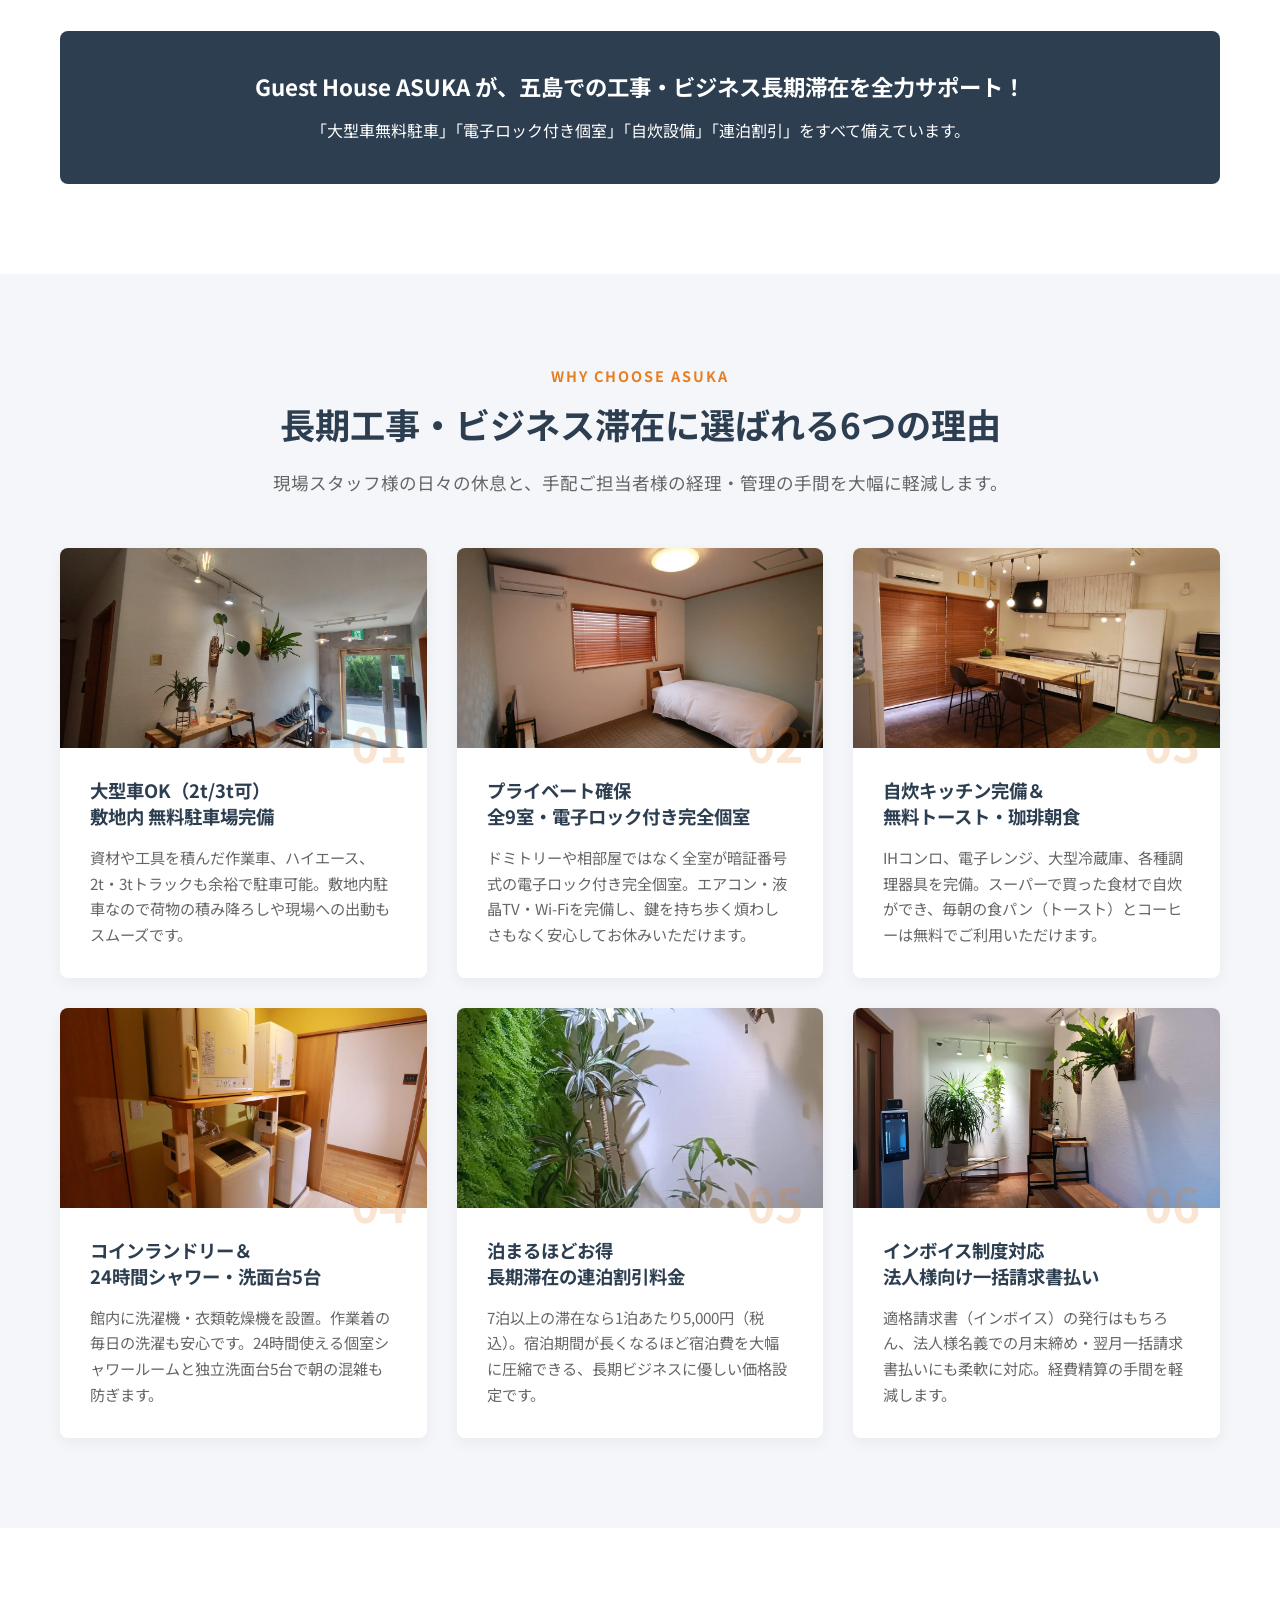
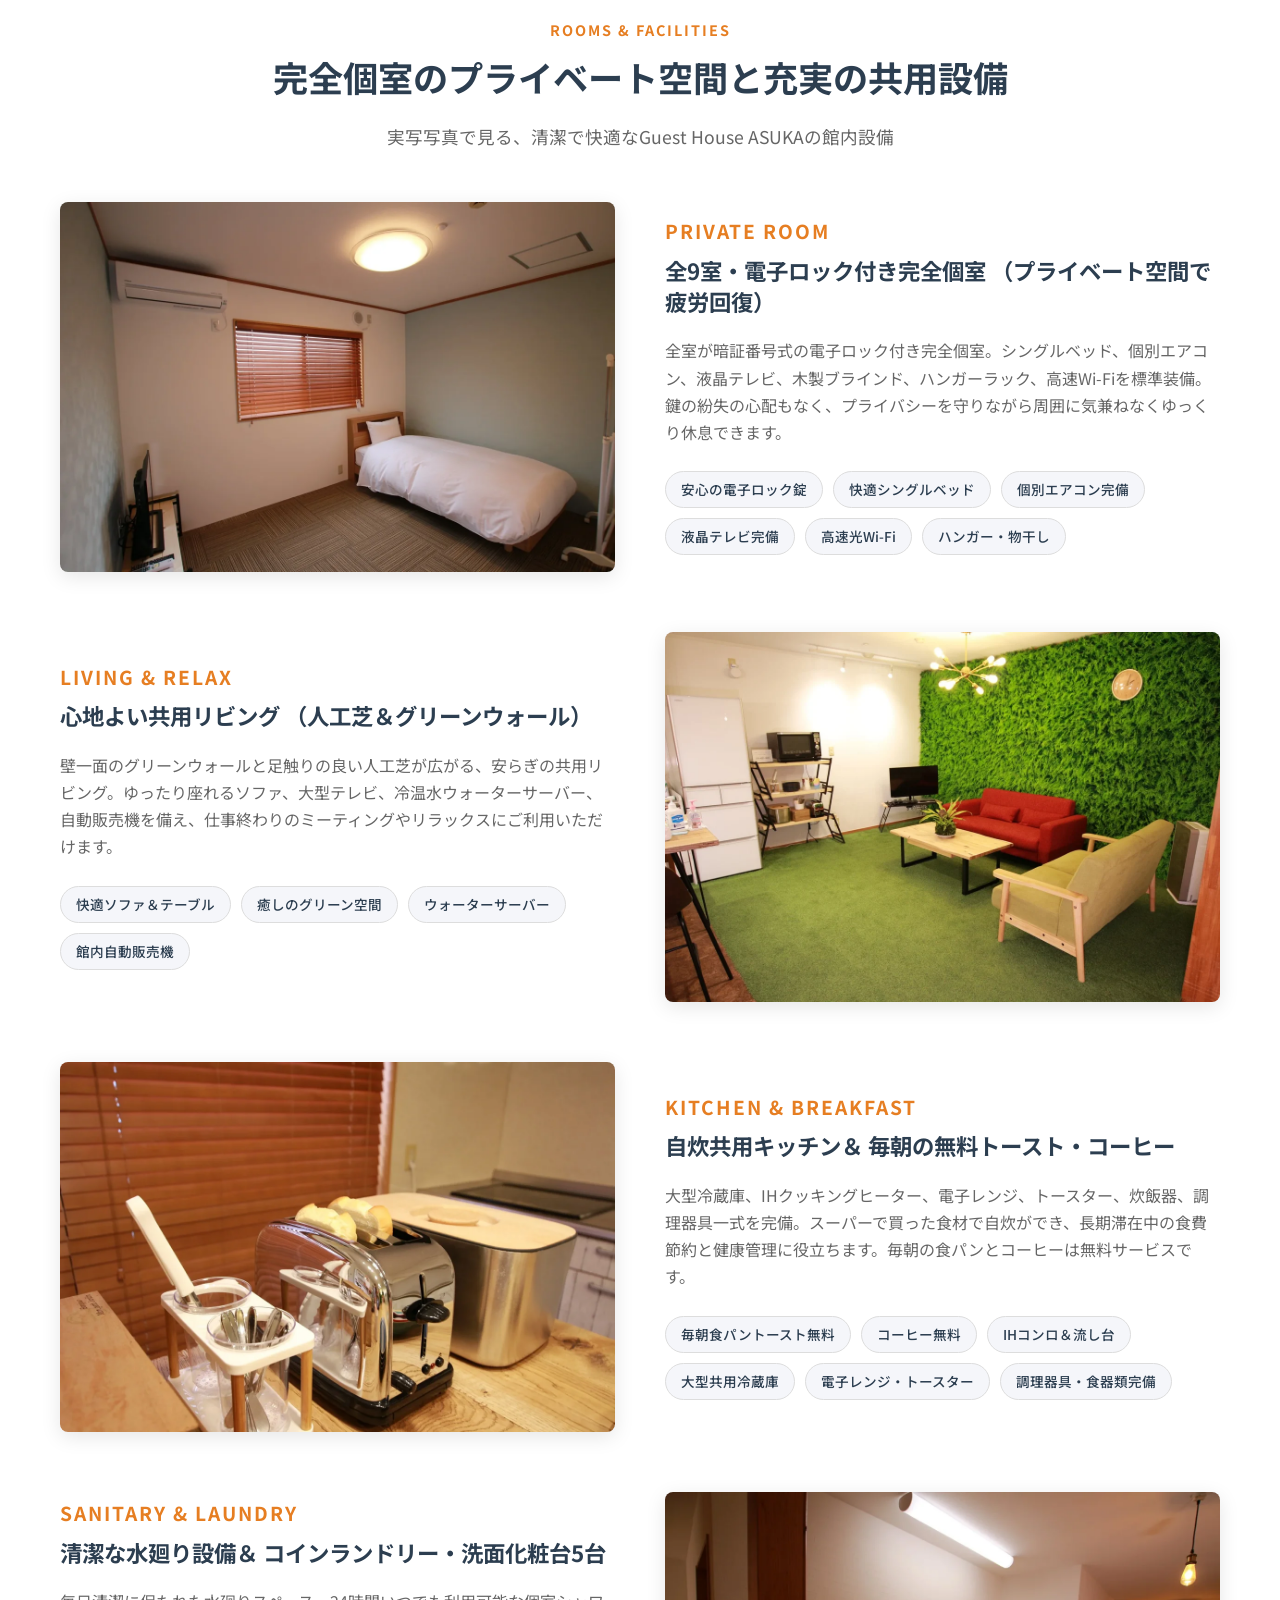
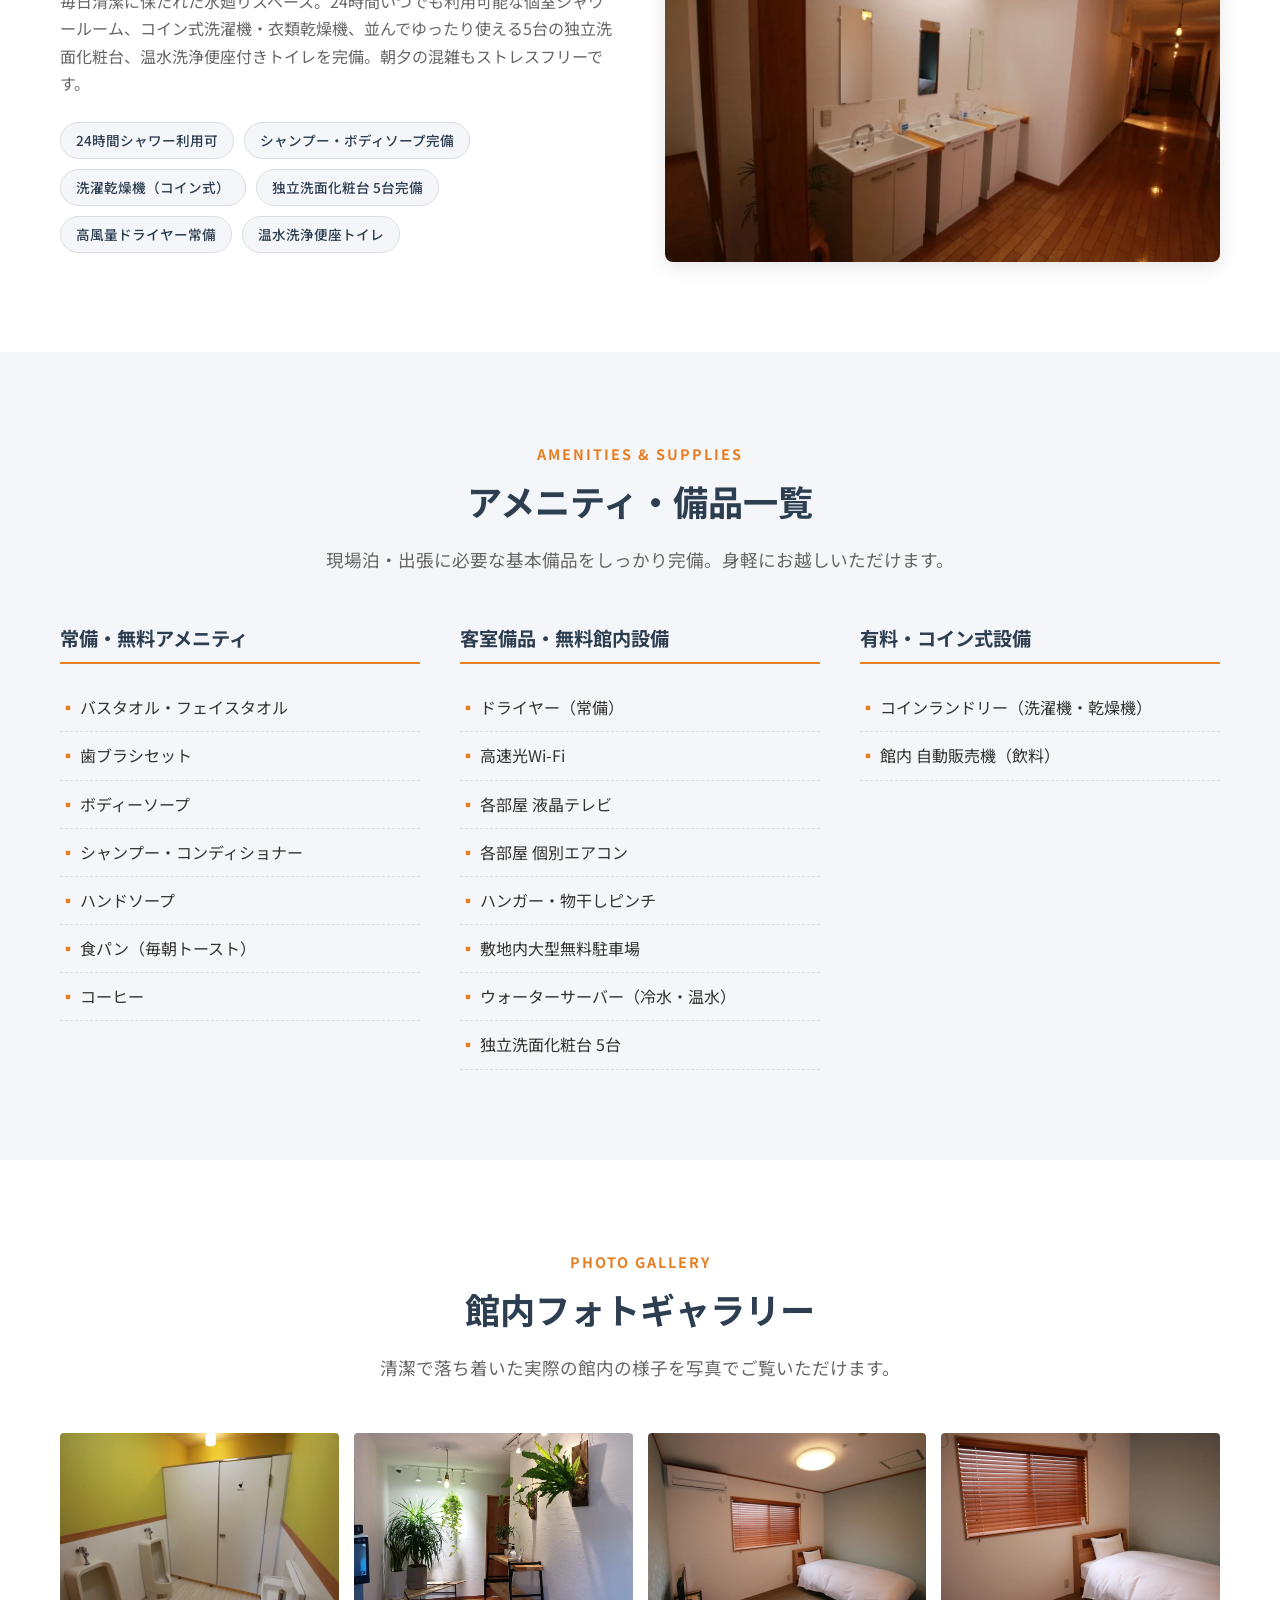
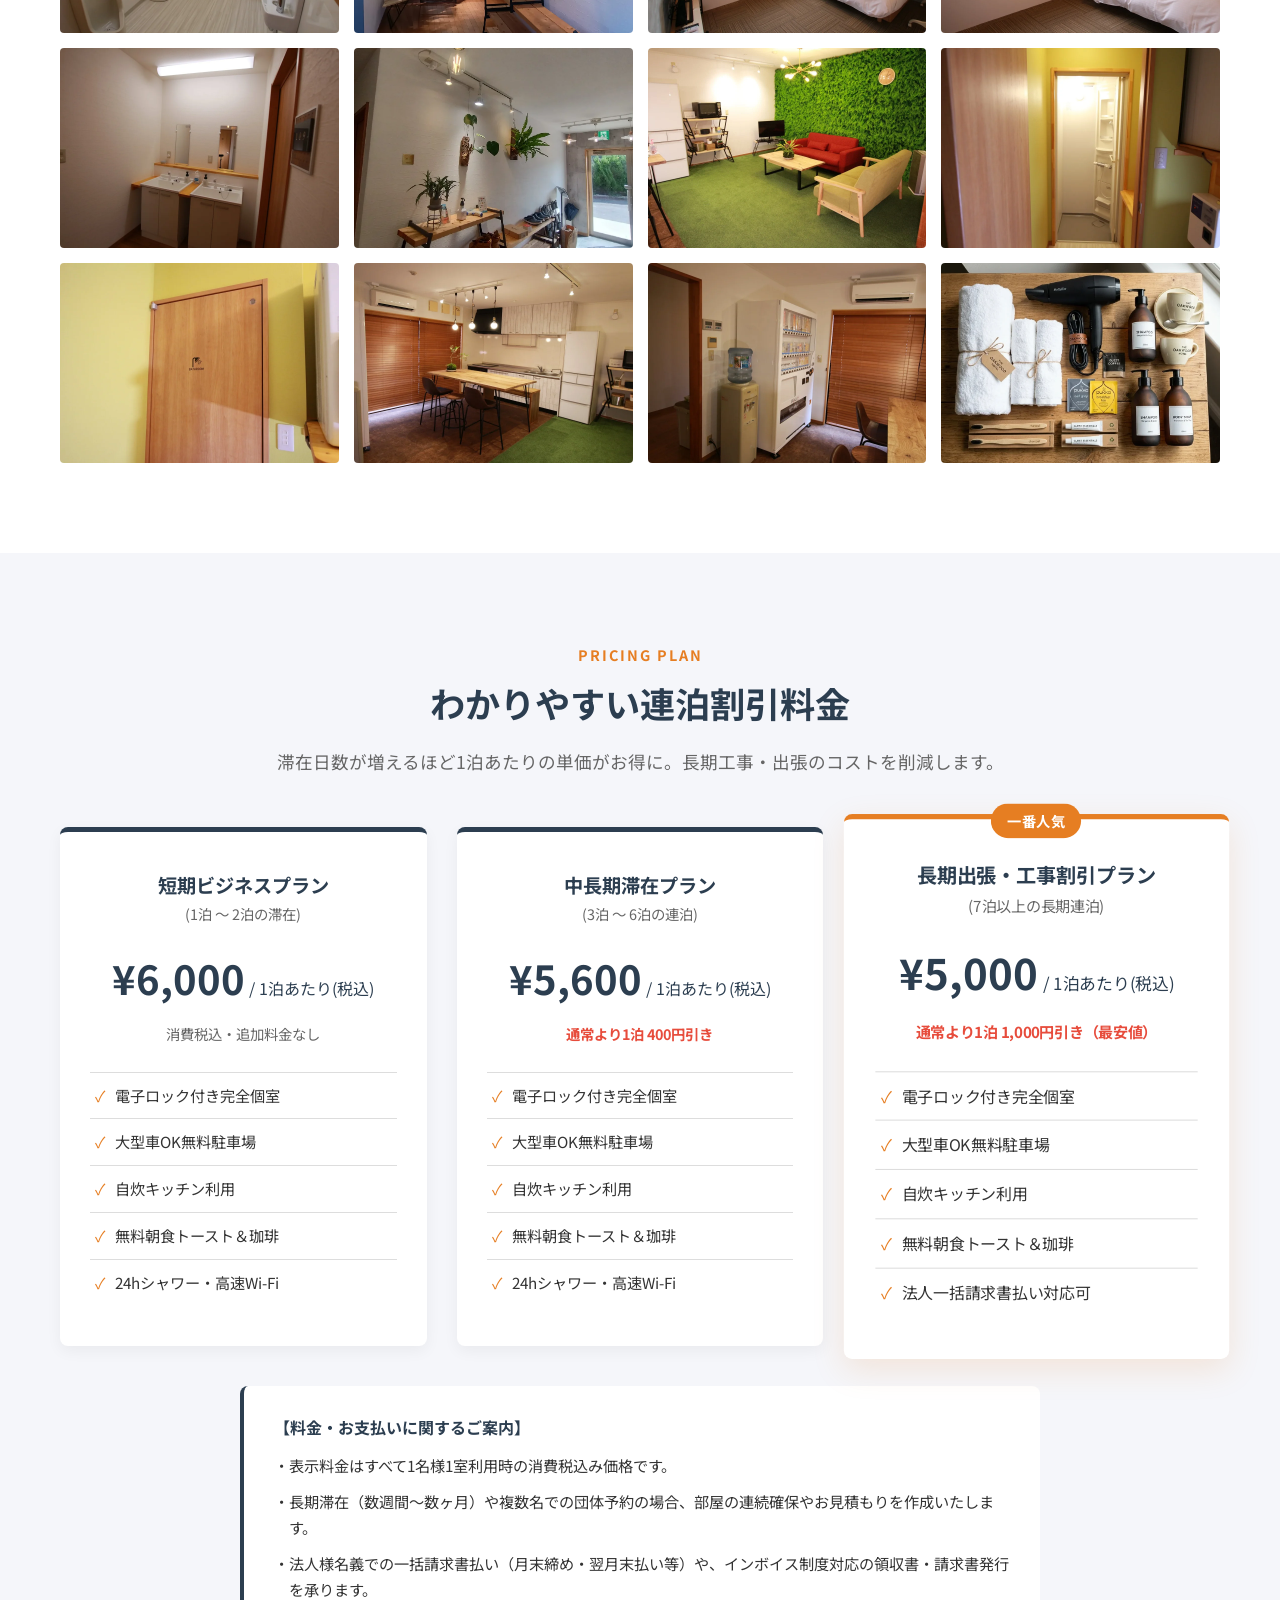
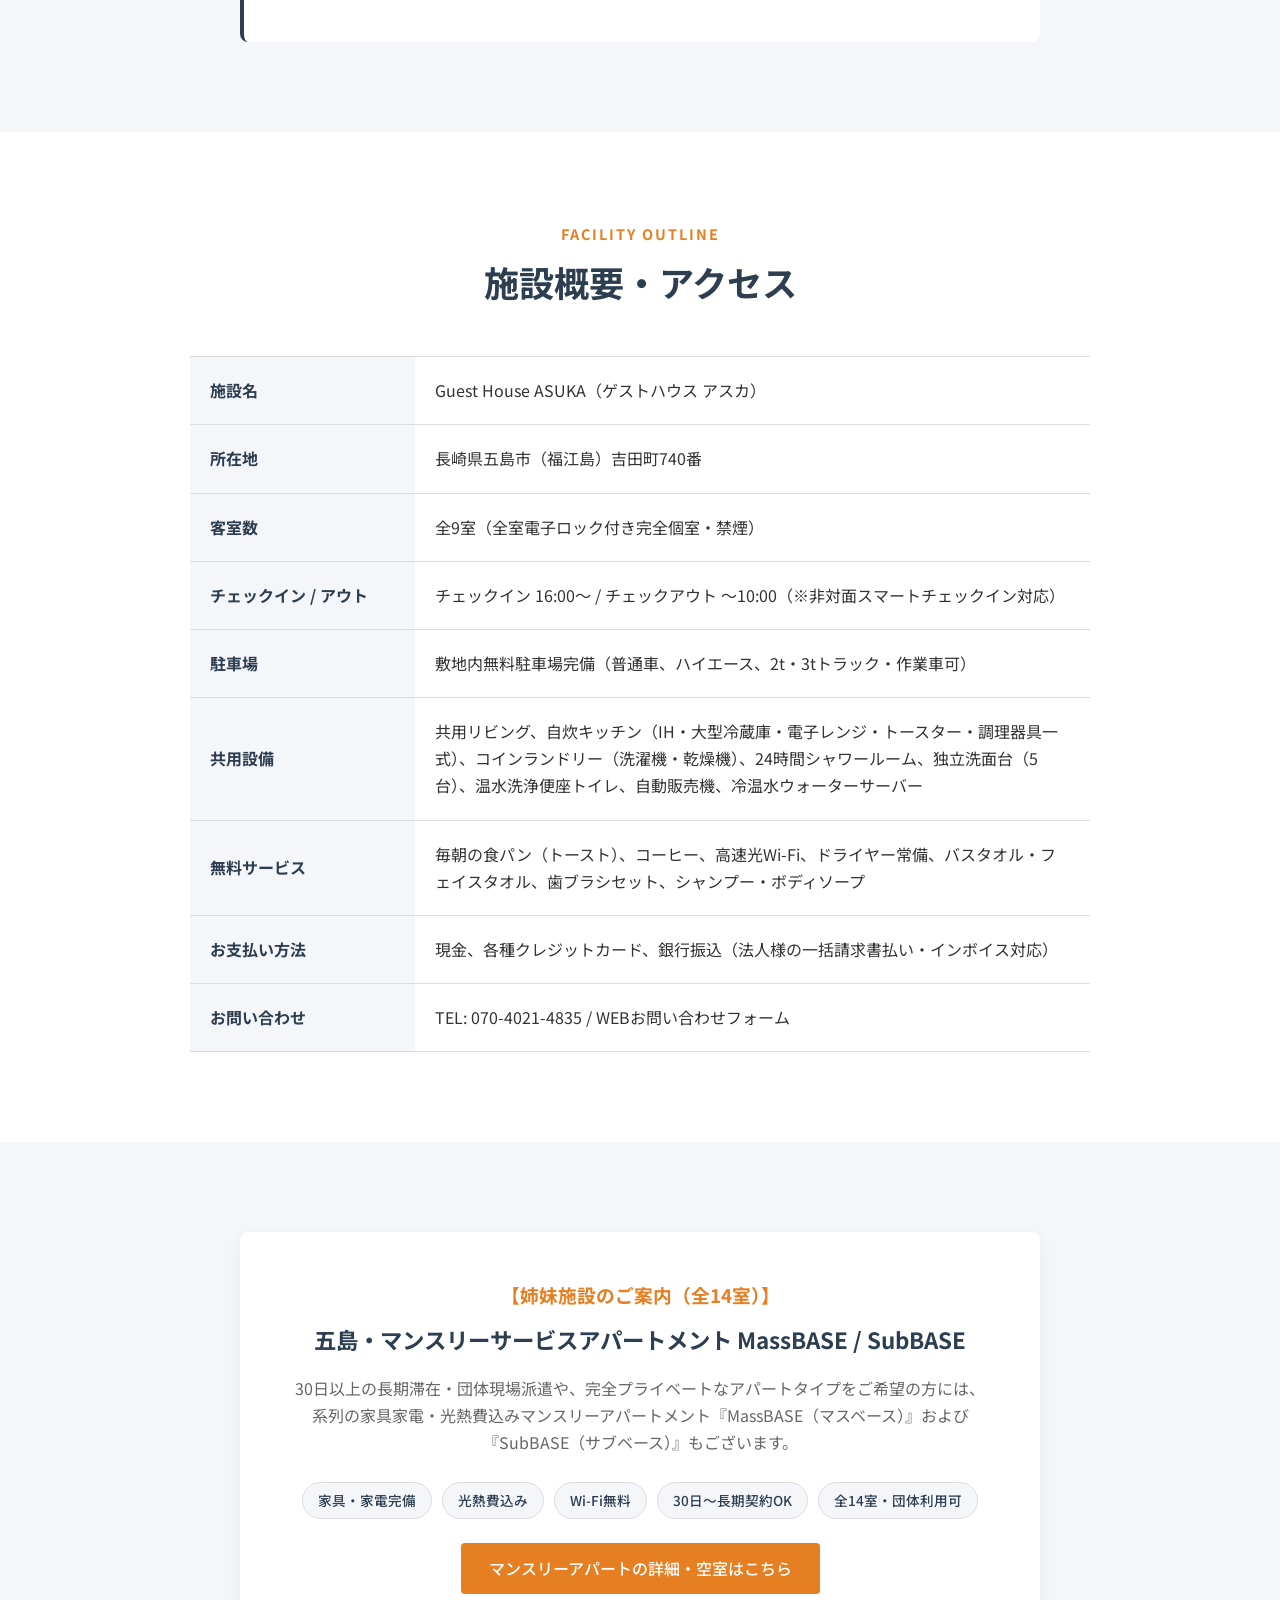
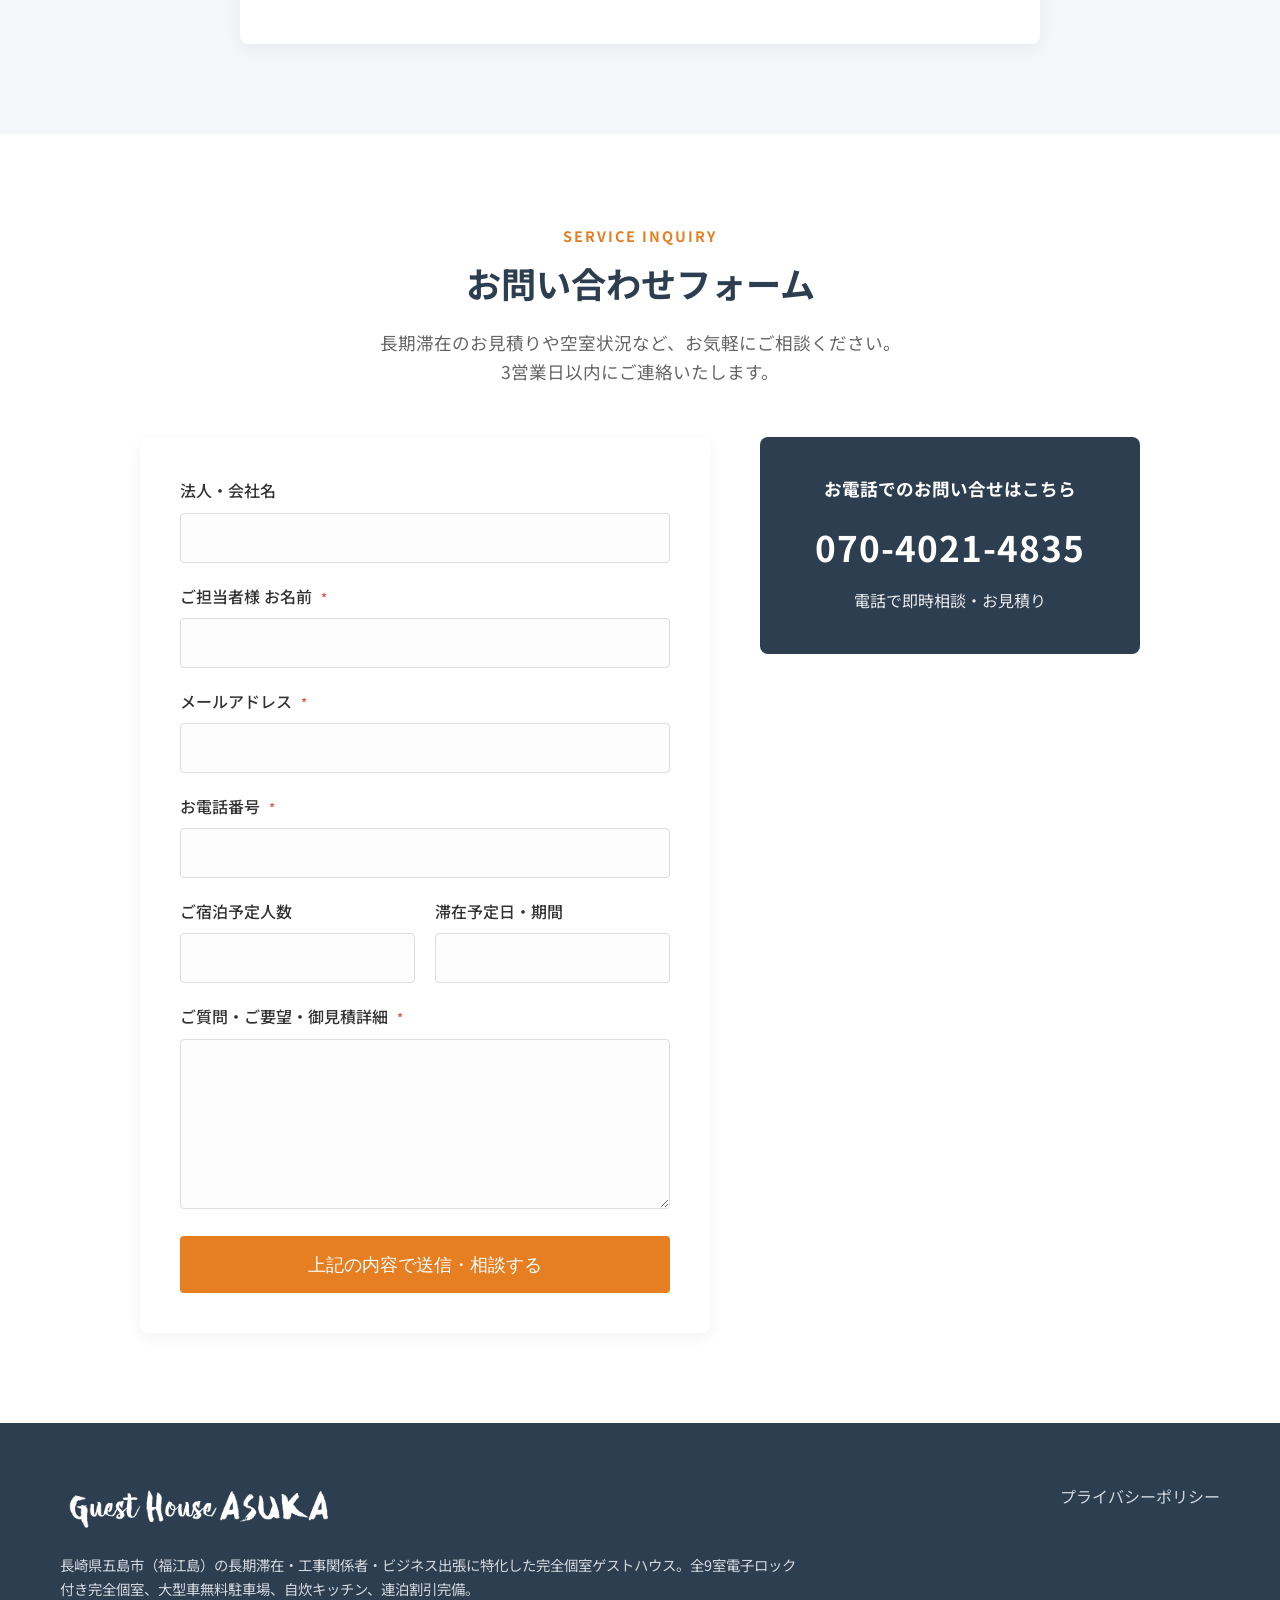
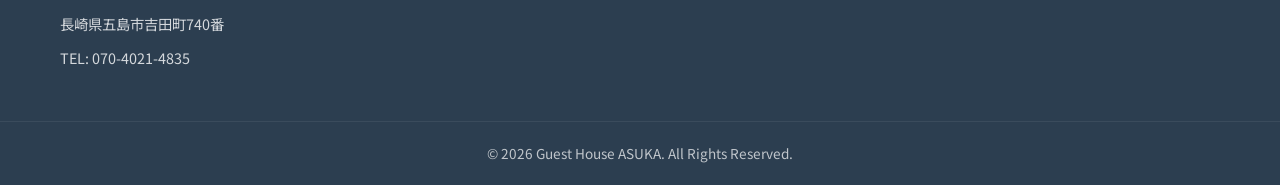
==== commit 74055b6f: "Update favicon with green wall and red sofa" ====
--- a/index.html
+++ b/index.html
@@ -6,7 +6,8 @@
     <title>Guest House ASUKA | 五島市の長期宿泊・長期出張におすすめ</title>
     <meta name="description" content="長崎県五島市（福江島）の工事関係者・公共事業・ビジネス長期滞在に特化。泊まるほど安くなる連泊割引、自炊キッチン、無料朝食トースト、24hシャワー完備で現場を支えます。大型車無料駐車場完備。">
     <link rel="stylesheet" href="css/styles.css">
-    <link rel="icon" href="image/ASUKA Favicon 32px.png" sizes="32x32">
+    <link rel="icon" href="image/favicon.png" type="image/png" sizes="192x192">
+    <link rel="apple-touch-icon" href="image/favicon.png">
     <link rel="preconnect" href="https://fonts.googleapis.com">
     <link rel="preconnect" href="https://fonts.gstatic.com" crossorigin>
     <link href="https://fonts.googleapis.com/css2?family=Noto+Sans+JP:wght@400;500;700&display=swap" rel="stylesheet">
--- a/css/styles.css
+++ b/css/styles.css
@@ -146,6 +146,7 @@
 
 .logo img {
     height: 50px;
+    width: auto;
 }
 
 .nav-list {
@@ -747,6 +748,7 @@
 
 .footer-logo {
     height: 50px;
+    width: auto;
     margin-bottom: 20px;
     filter: brightness(0) invert(1);
 }
@@ -815,6 +817,7 @@
     
     .logo img {
         height: 40px;
+        width: auto;
     }
     
     .nav-list {
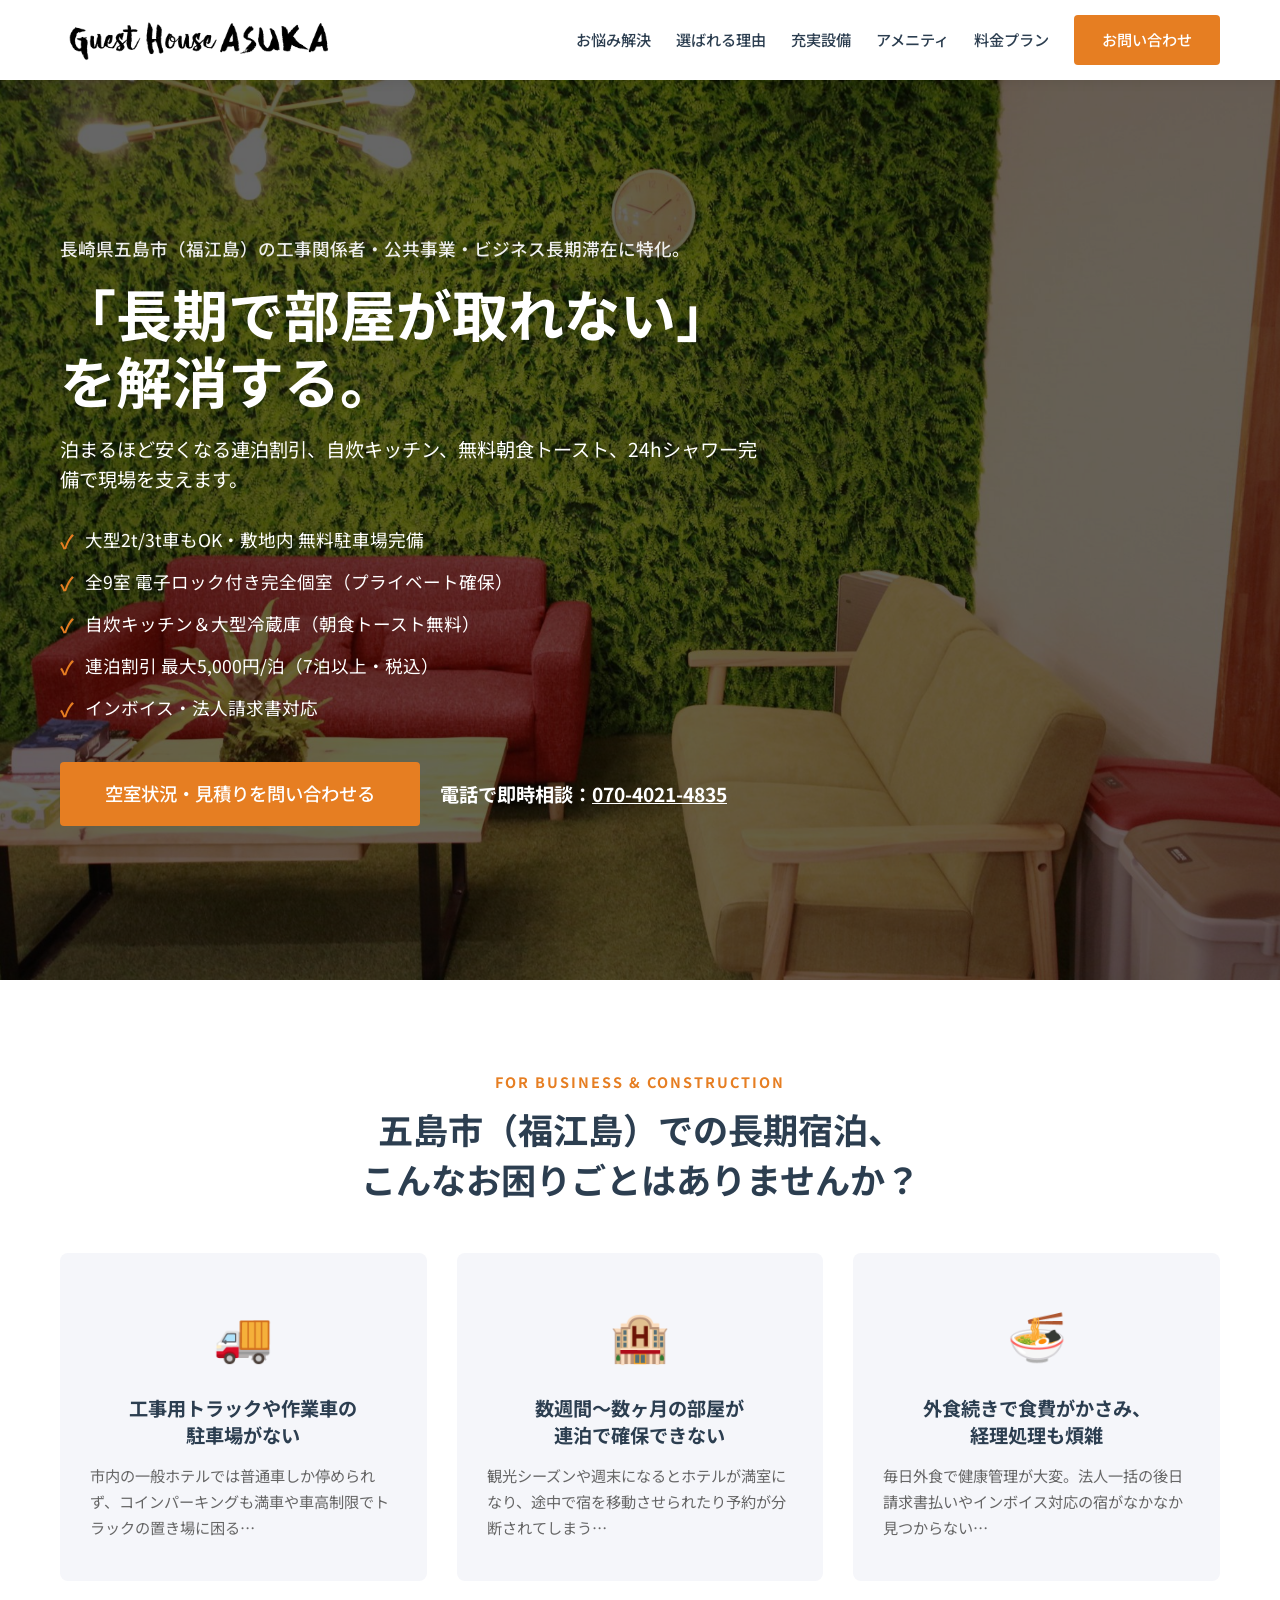
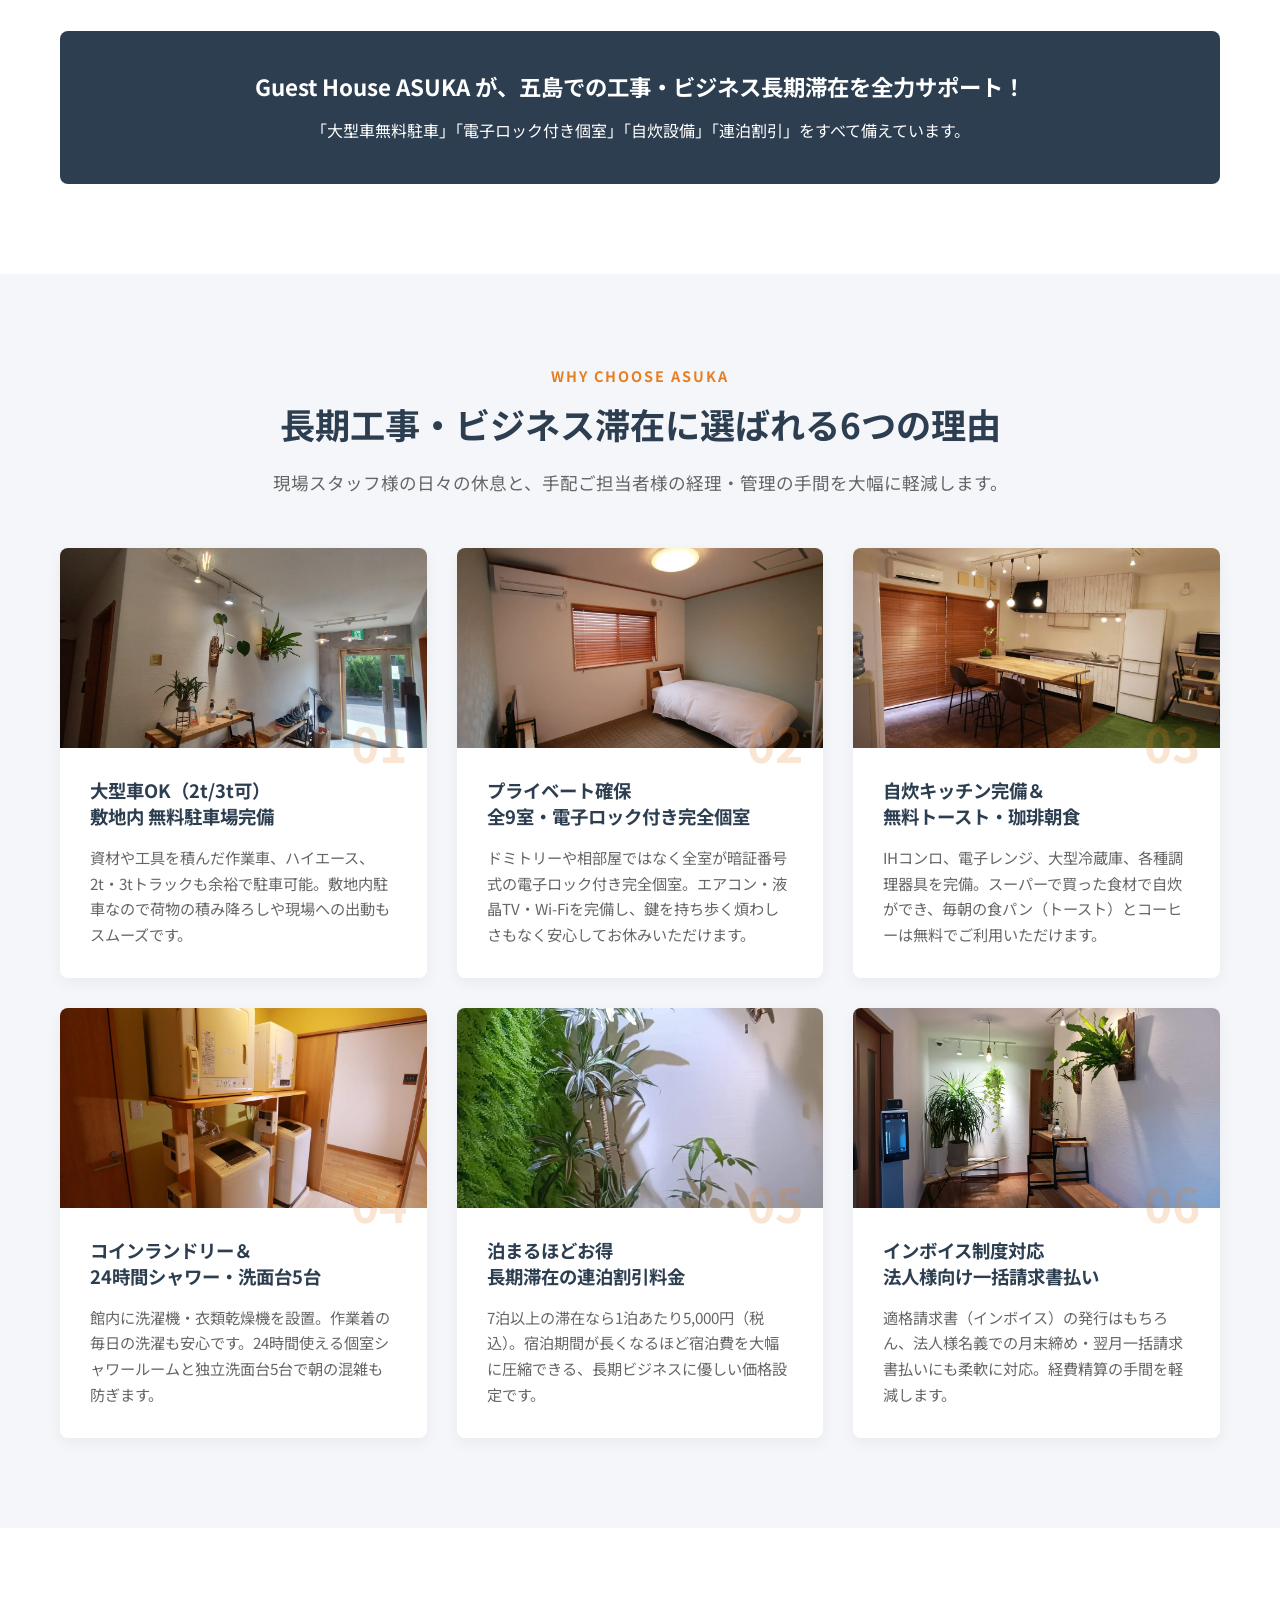
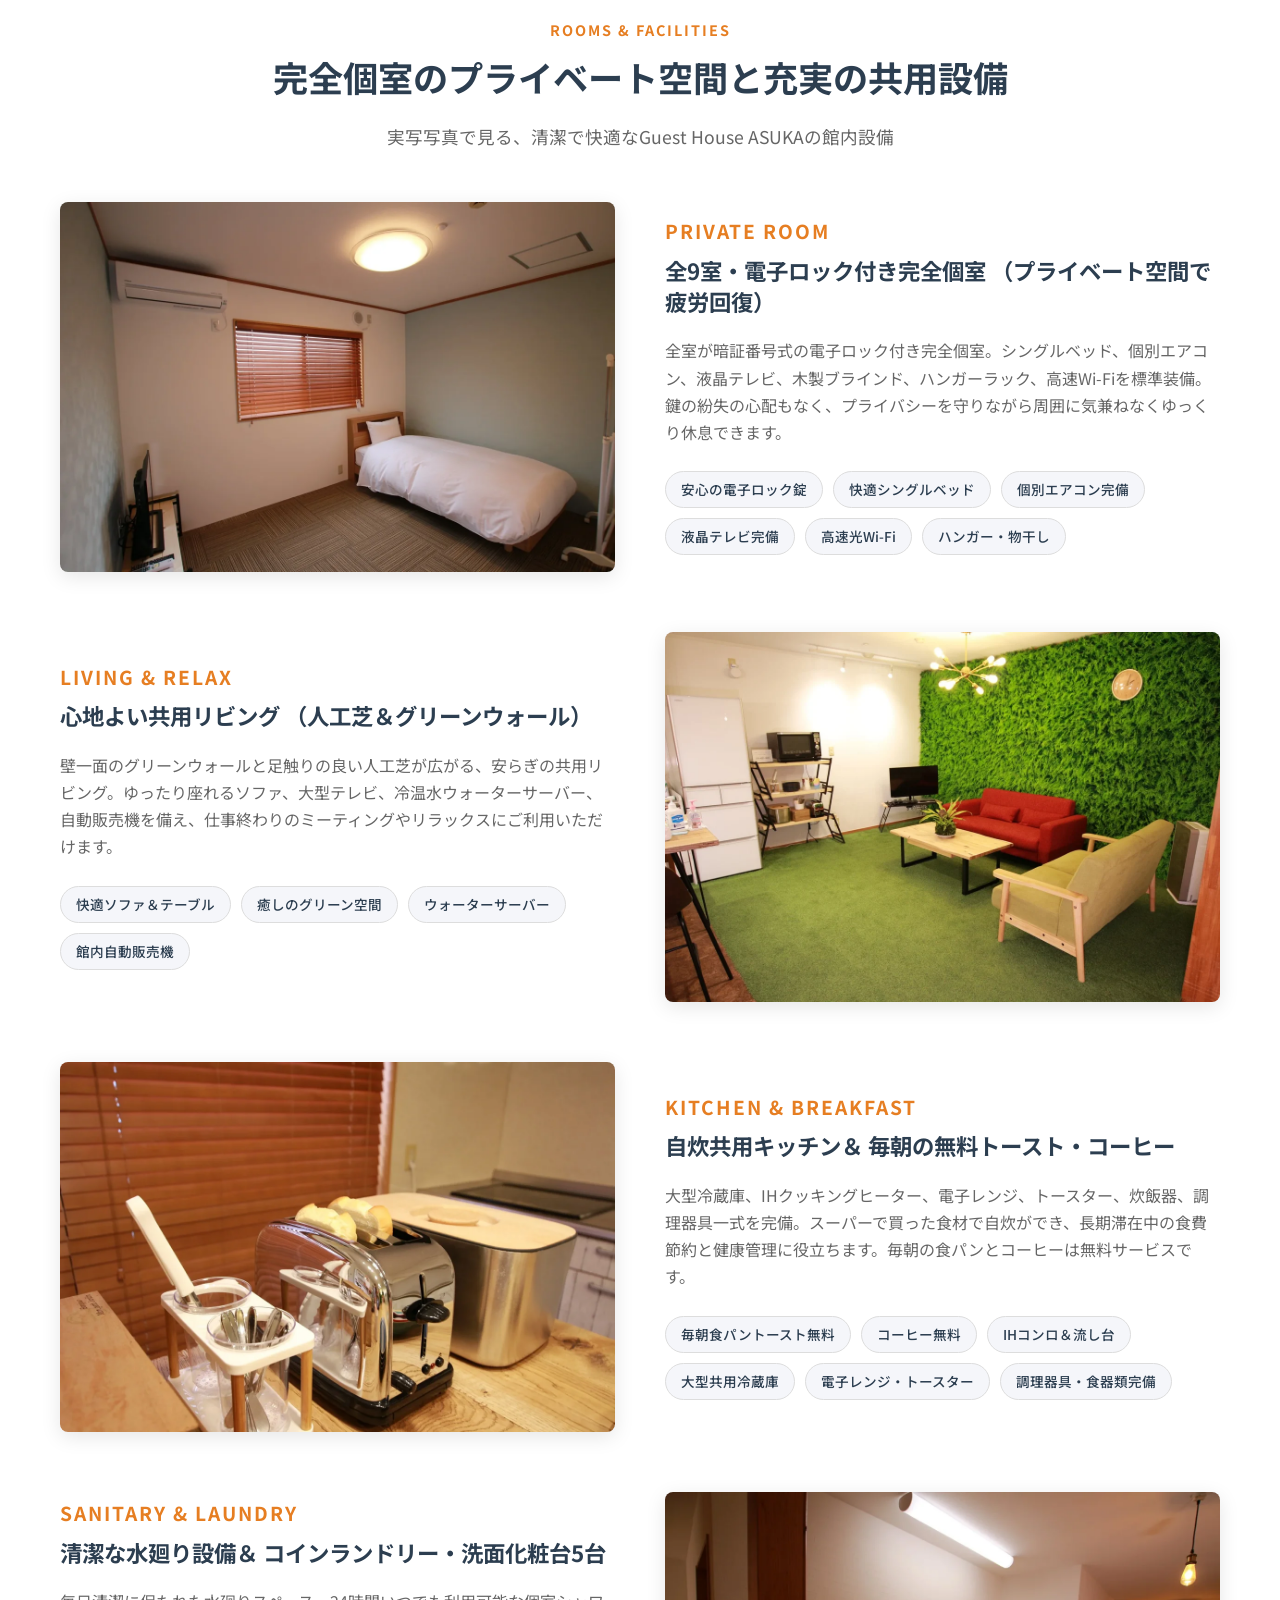
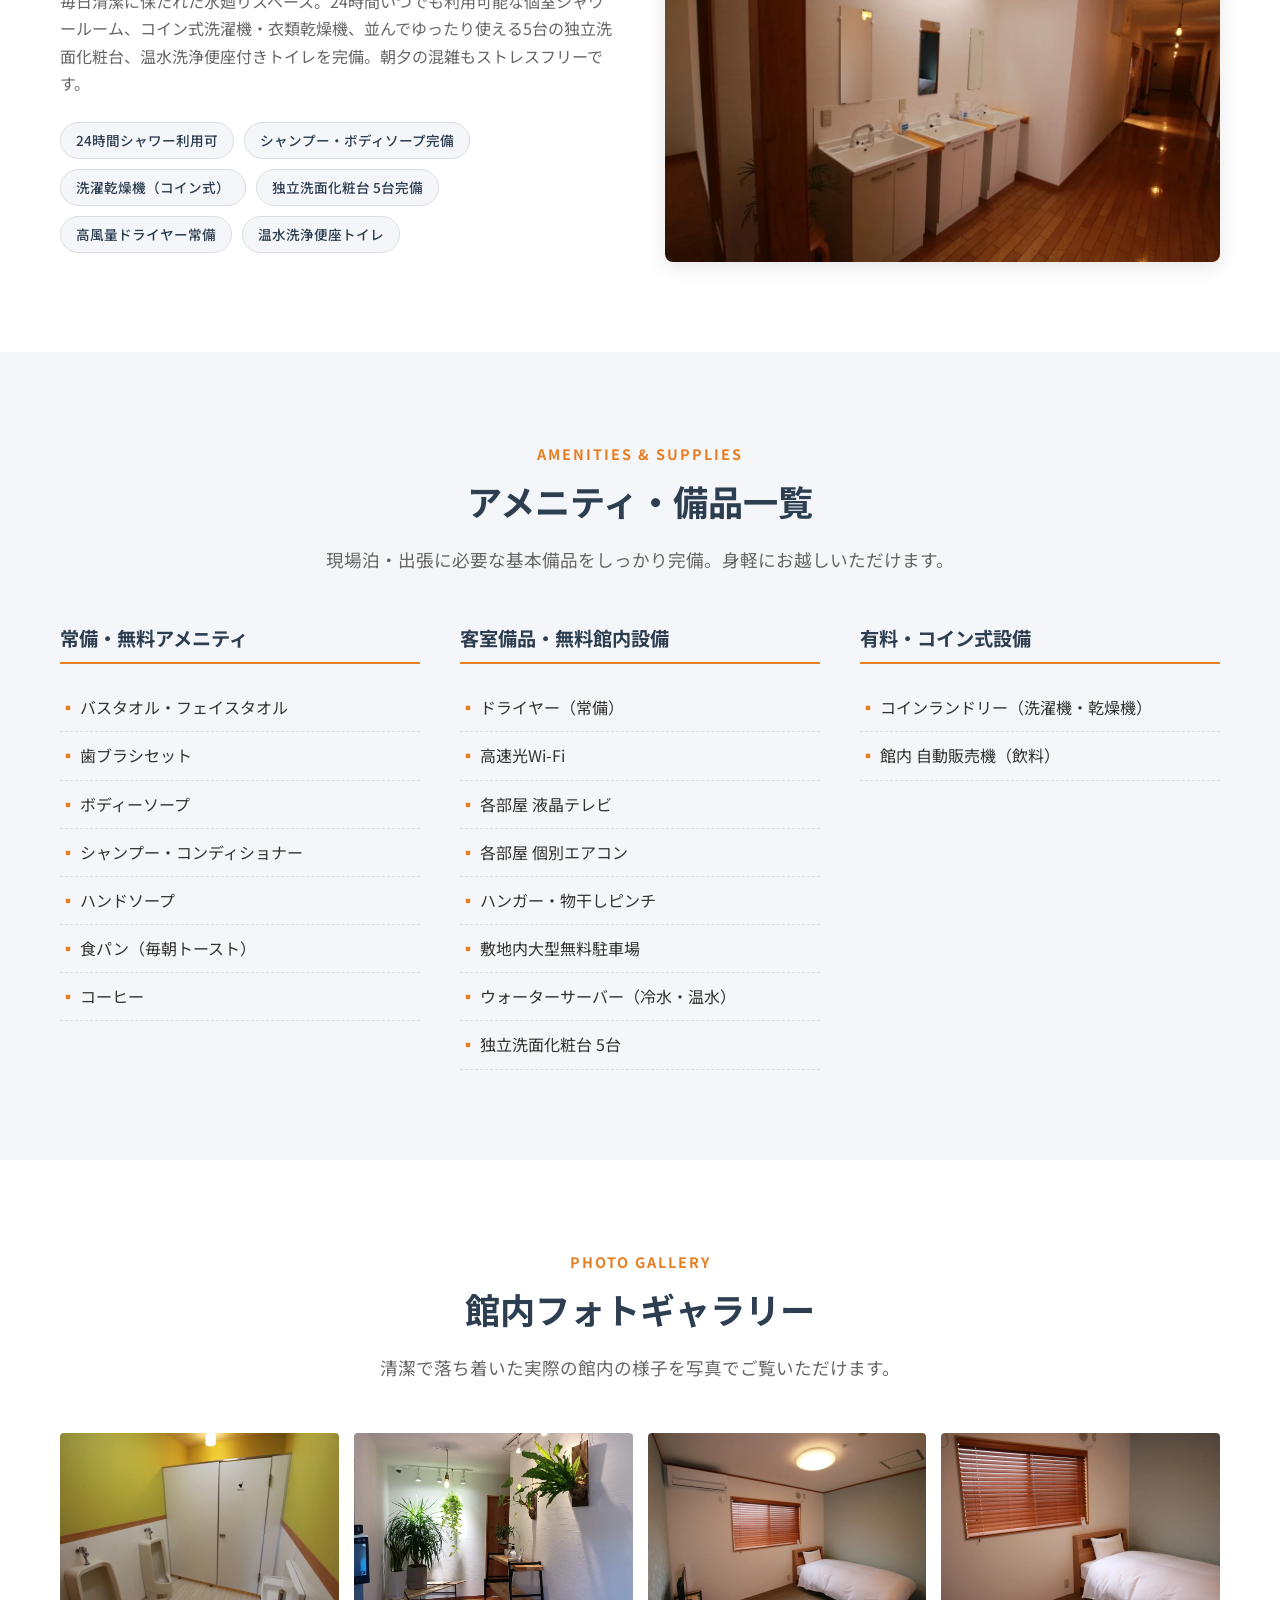
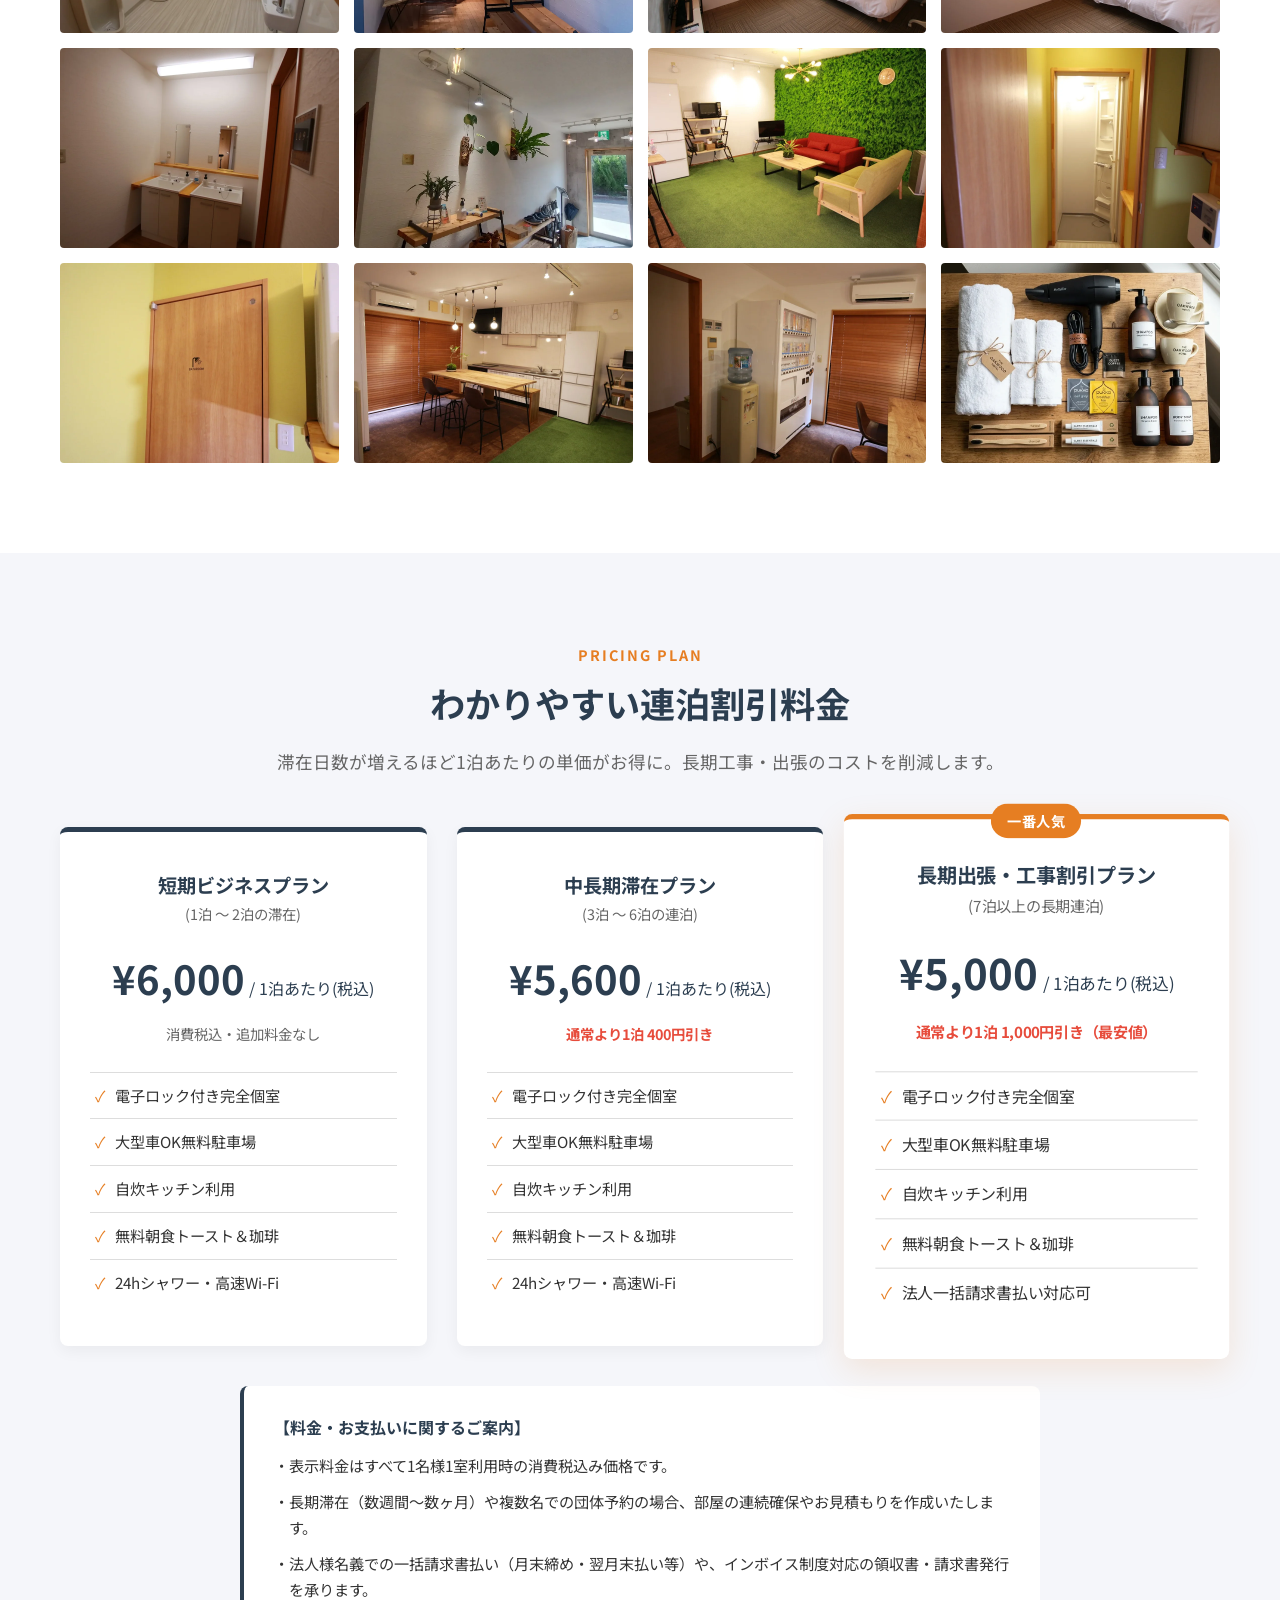
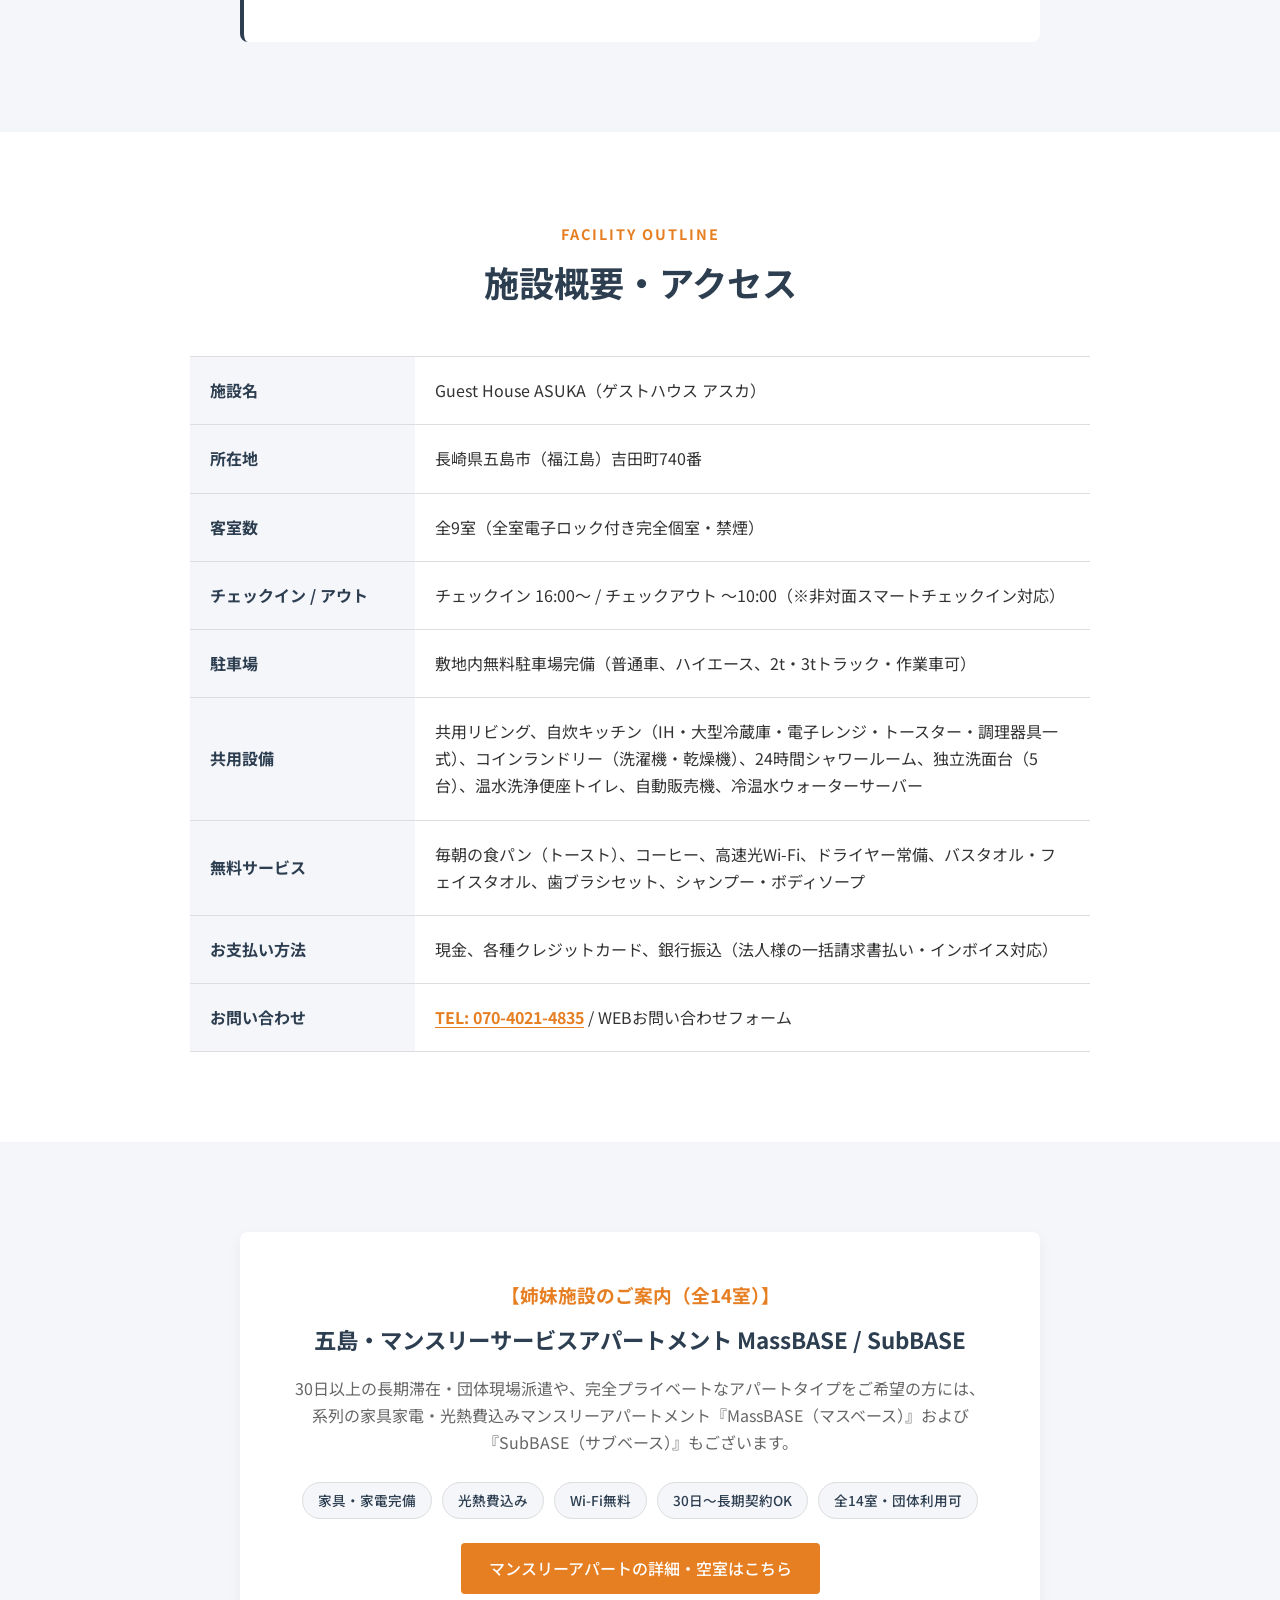
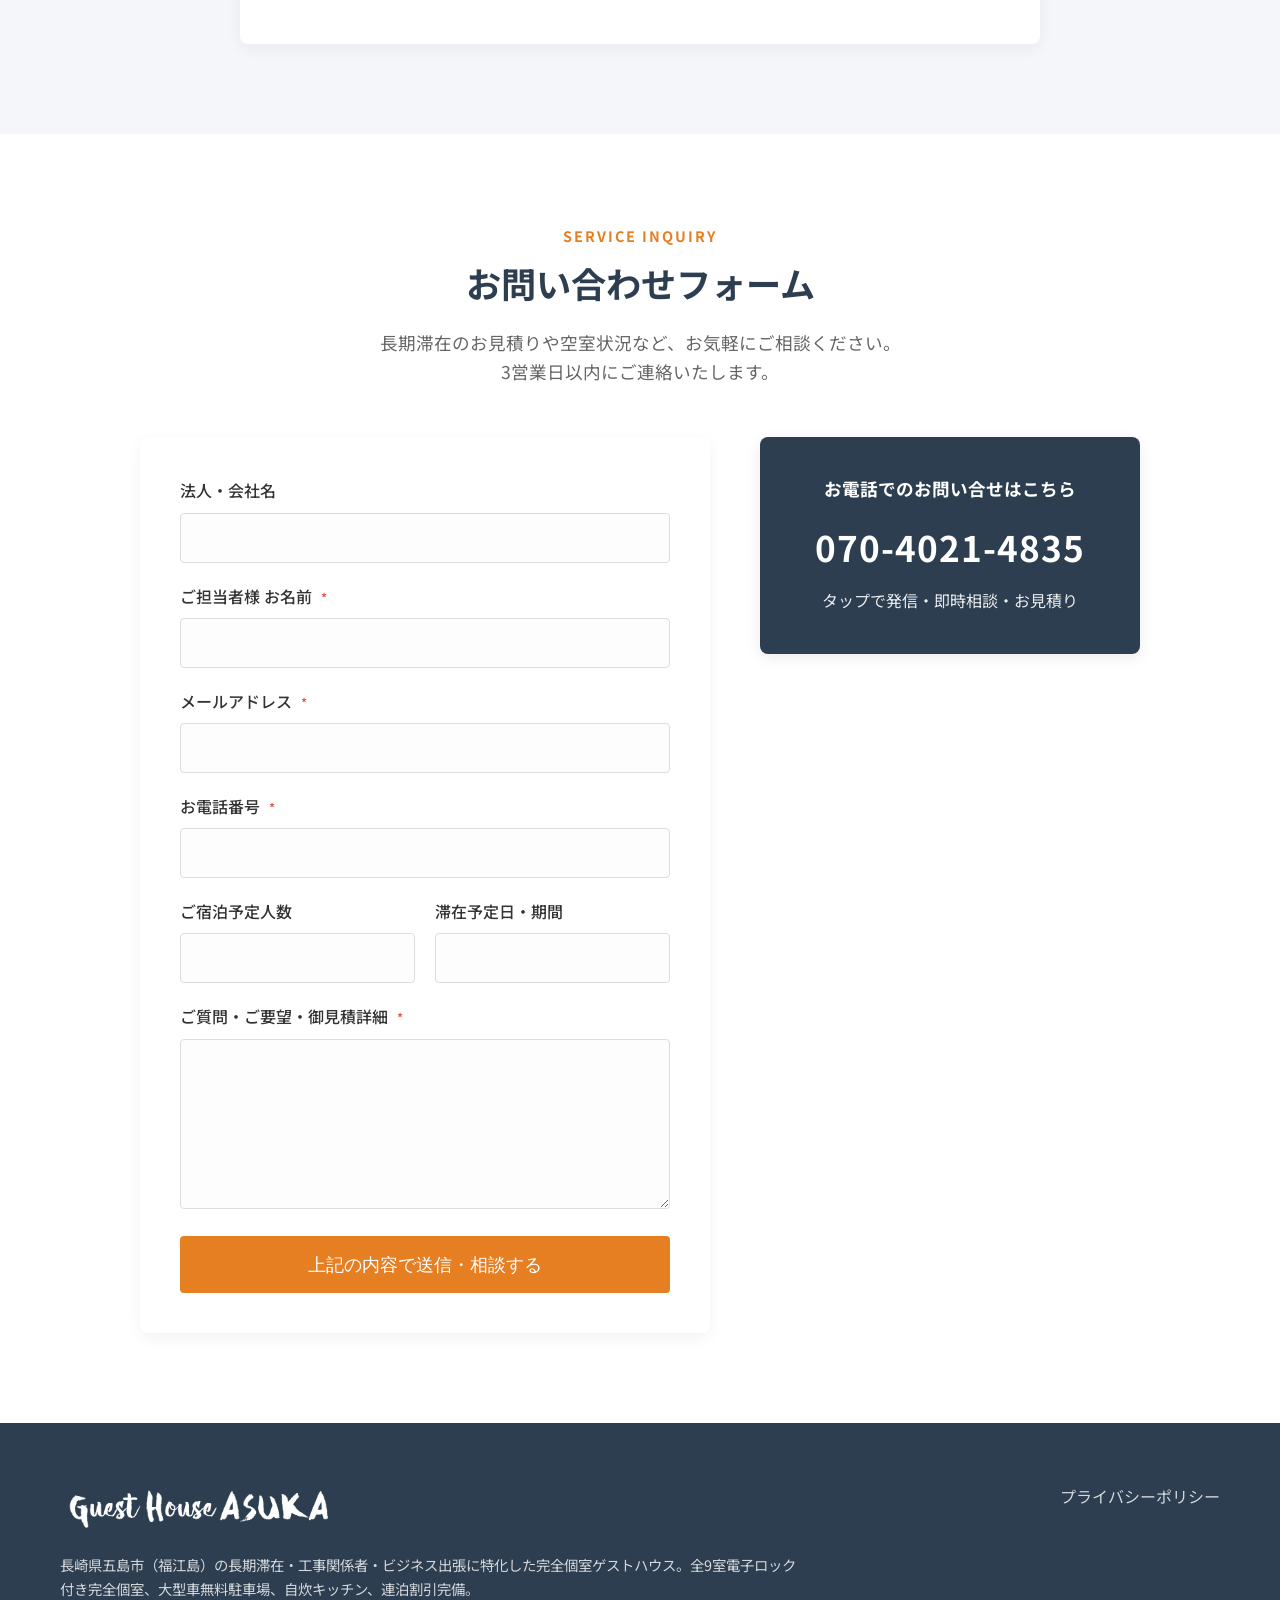
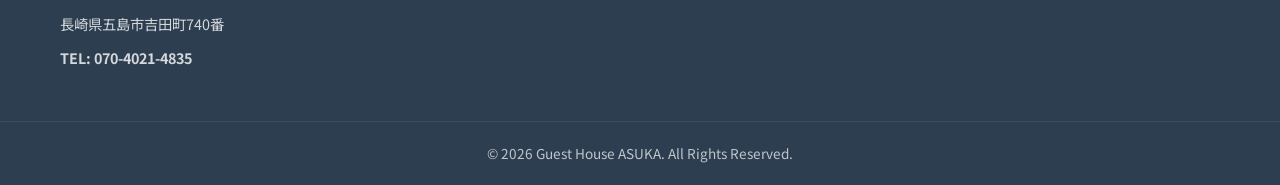
==== commit 12b4c840: "feat: enable click-to-call on phone contact box and track with GA4 event (phone_call)" ====
--- a/index.html
+++ b/index.html
@@ -458,7 +458,7 @@
                         </tr>
                         <tr>
                             <th>お問い合わせ</th>
-                            <td>TEL: 070-4021-4835 / WEBお問い合わせフォーム</td>
+                            <td><a href="tel:07040214835" class="inline-phone-link">TEL: 070-4021-4835</a> / WEBお問い合わせフォーム</td>
                         </tr>
                     </tbody>
                 </table>
@@ -534,11 +534,11 @@
                     </form>
 
                     <div class="contact-info">
-                        <div class="contact-phone">
+                        <a href="tel:07040214835" class="contact-phone" aria-label="070-4021-4835に電話をかける">
                             <h3>お電話でのお問い合せはこちら</h3>
                             <p class="phone-number">070-4021-4835</p>
-                            <p class="phone-hours">電話で即時相談・お見積り</p>
-                        </div>
+                            <p class="phone-hours">タップで発信・即時相談・お見積り</p>
+                        </a>
                     </div>
                 </div>
             </div>
@@ -551,7 +551,7 @@
                 <img src="image/guest-house-asuka-logo.webp" alt="Guest House ASUKA" class="footer-logo" width="800" height="145">
                 <p>長崎県五島市（福江島）の長期滞在・工事関係者・ビジネス出張に特化した完全個室ゲストハウス。全9室電子ロック付き完全個室、大型車無料駐車場、自炊キッチン、連泊割引完備。</p>
                 <p>長崎県五島市吉田町740番</p>
-                <p>TEL: 070-4021-4835</p>
+                <p><a href="tel:07040214835" class="inline-phone-link footer-phone-link">TEL: 070-4021-4835</a></p>
             </div>
             <div class="footer-links">
                 <a href="#">プライバシーポリシー</a>
--- a/css/styles.css
+++ b/css/styles.css
@@ -701,6 +701,8 @@
 }
 
 .contact-phone {
+    display: block;
+    text-decoration: none;
     background: var(--primary-color);
     color: #fff;
     padding: 40px 30px;
@@ -708,6 +710,42 @@
     text-align: center;
     position: sticky;
     top: 100px;
+    transition: transform 0.2s ease, box-shadow 0.2s ease, background-color 0.2s ease;
+    cursor: pointer;
+    box-shadow: 0 4px 15px rgba(0, 0, 0, 0.08);
+}
+
+.contact-phone:hover {
+    background-color: #1a252f;
+    box-shadow: 0 10px 25px rgba(0, 0, 0, 0.18);
+    transform: translateY(-3px);
+}
+
+.contact-phone:active {
+    transform: translateY(0);
+    box-shadow: 0 4px 10px rgba(0, 0, 0, 0.12);
+}
+
+.inline-phone-link {
+    color: var(--secondary-color);
+    font-weight: 700;
+    text-decoration: underline;
+    text-underline-offset: 3px;
+    transition: opacity 0.2s;
+}
+
+.inline-phone-link:hover {
+    opacity: 0.8;
+}
+
+.footer-phone-link {
+    color: #fff;
+    text-decoration: none;
+}
+
+.footer-phone-link:hover {
+    text-decoration: underline;
+    opacity: 0.9;
 }
 
 .contact-phone h3 {
@@ -849,6 +887,12 @@
         grid-template-columns: 1fr;
     }
     
+    .contact-phone {
+        position: static;
+        margin-top: 30px;
+        padding: 30px 20px;
+    }
+    
     .form-row {
         flex-direction: column;
         gap: 0;
